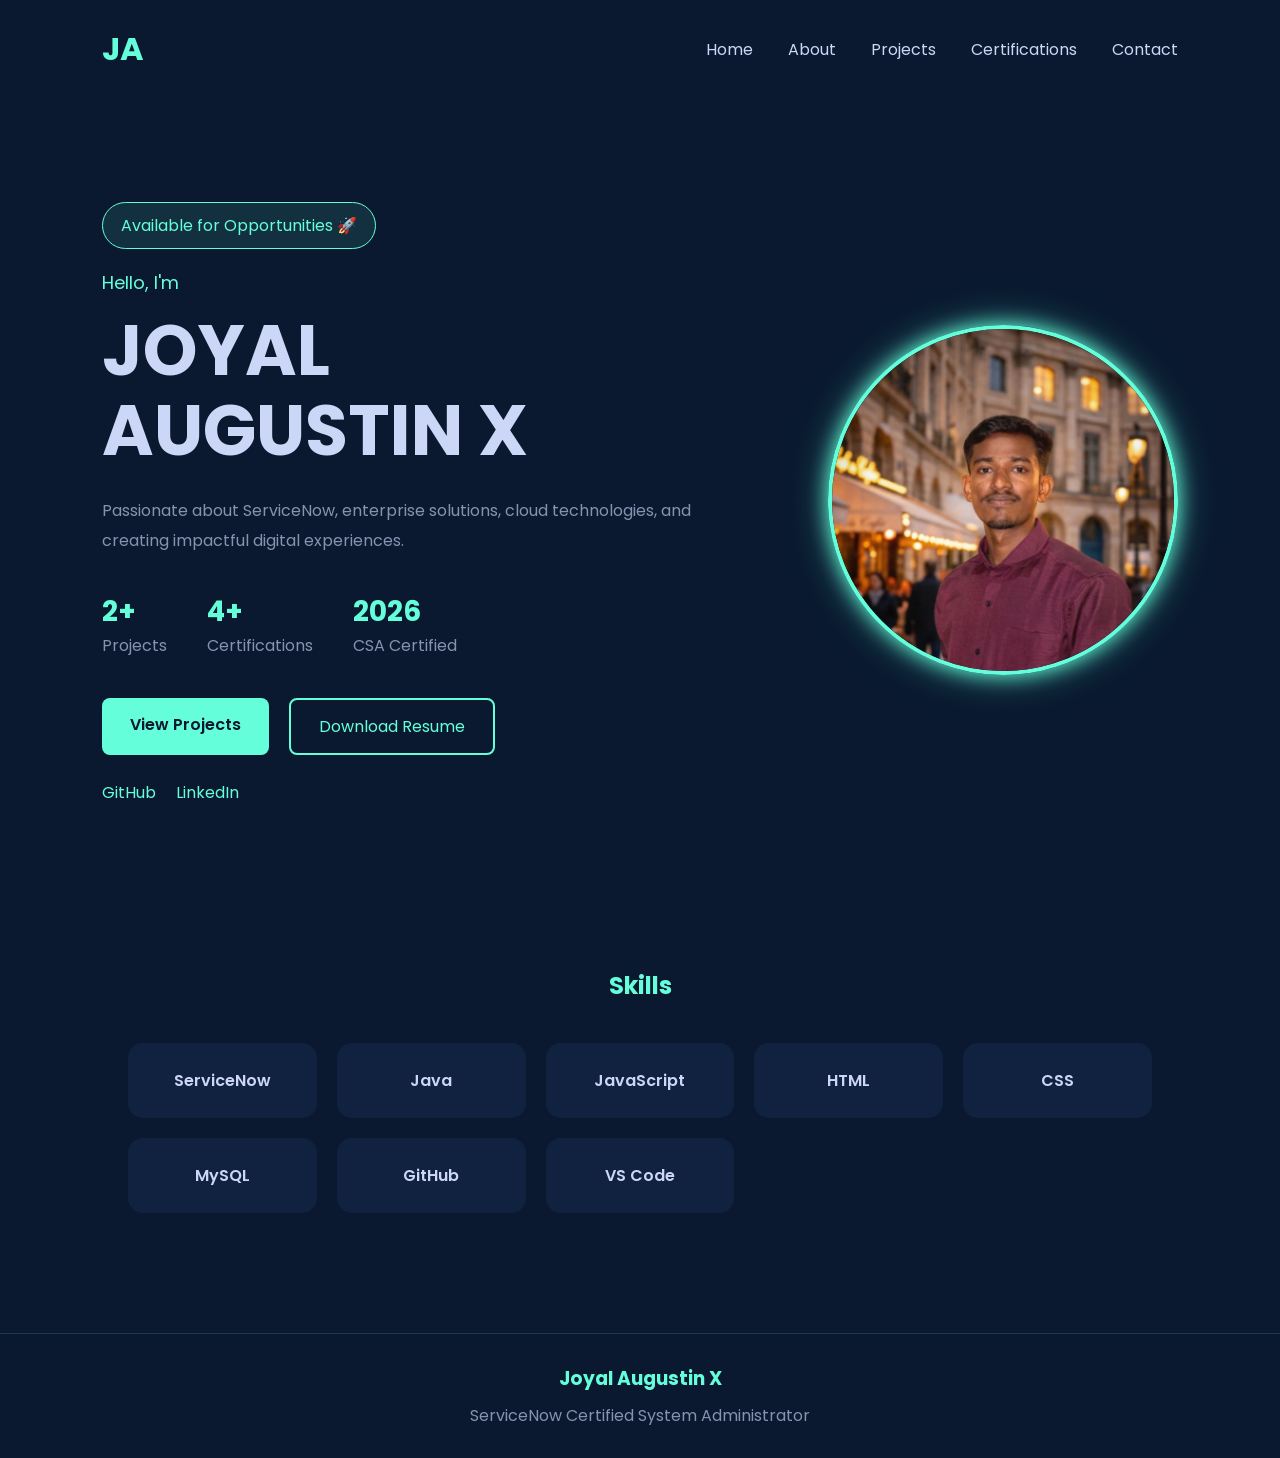
==== index.html @ a6f3ac69 "protfoli" ====
<!DOCTYPE html>
<html lang="en">

<head>
    <meta charset="UTF-8">
    <meta name="viewport" content="width=device-width, initial-scale=1.0">
    <title>Joyal Augustin X</title>

    <link rel="stylesheet" href="style.css">

    <link href="https://fonts.googleapis.com/css2?family=Poppins:wght@300;400;500;600;700&display=swap"
        rel="stylesheet">
</head>

<body>

    <header>

        <div class="logo">
            JA
        </div>

        <nav>

            <ul>
                <li><a href="index.html">Home</a></li>
                <li><a href="about.html">About</a></li>
                <li><a href="projects.html">Projects</a></li>
                <li><a href="certifications.html">Certifications</a></li>
                <li><a href="contact.html">Contact</a></li>
            </ul>

        </nav>

    </header>

    <section class="hero">

        <div class="hero-left">

    <div class="hero-badge">
        Available for Opportunities 🚀
    </div>

    <p class="hello">
        Hello, I'm
    </p>

    <h1>
        JOYAL <br>
        AUGUSTIN X
    </h1>

    <h2 id="typing"></h2>

    <p class="description">

        Passionate about ServiceNow, enterprise solutions,
        cloud technologies, and creating impactful digital experiences.

    </p>

    <div class="hero-stats">

        <div>
            <h3>2+</h3>
            <span>Projects</span>
        </div>

        <div>
            <h3>4+</h3>
            <span>Certifications</span>
        </div>

        <div>
            <h3>2026</h3>
            <span>CSA Certified</span>
        </div>

    </div>

    <div class="buttons">

        <a href="projects.html"
           class="btn-primary">

            View Projects

        </a>

        <a href="resume/Joyal_Augustin_Resume.pdf"
           target="_blank"
           class="btn-secondary">

            Download Resume

        </a>

    </div>
<div class="social-links">

    <a href="https://github.com/Joyal-2005"
       target="_blank">

        GitHub

    </a>

    <a href="https://www.linkedin.com/in/joyal-augustin-x-027b1122b/"
       target="_blank">

        LinkedIn

    </a>

</div>
</div>
        <div class="hero-right">

           <img src="images/Me.jpeg" alt="Profile">

        </div>

    </section>
    <section class="skills-section">

<h1>Skills</h1>

<div class="skill-grid">

<div class="skill-card">ServiceNow</div>

<div class="skill-card">Java</div>

<div class="skill-card">JavaScript</div>

<div class="skill-card">HTML</div>

<div class="skill-card">CSS</div>

<div class="skill-card">MySQL</div>

<div class="skill-card">GitHub</div>

<div class="skill-card">VS Code</div>

</div>

</section>
<footer>

<h3>Joyal Augustin X</h3>

<p>
ServiceNow Certified System Administrator
</p>

</footer>
<link href="https://unpkg.com/aos@2.3.4/dist/aos.css"
rel="stylesheet">

<script src="https://unpkg.com/aos@2.3.4/dist/aos.js">
</script>

<script>
AOS.init();
</script>
</body>

</html>
---- style.css ----
/* Google Font */
@import url('https://fonts.googleapis.com/css2?family=Poppins:wght@300;400;500;600;700;800&display=swap');

*{
    margin:0;
    padding:0;
    box-sizing:border-box;
    font-family:'Poppins',sans-serif;
}

html{
    scroll-behavior:smooth;
}

body{
    background:#0a192f;
    color:#ccd6f6;
}

/* ================= HEADER ================= */

header{
    width:100%;
    padding:25px 8%;
    display:flex;
    justify-content:space-between;
    align-items:center;
}

.logo{
    font-size:32px;
    font-weight:700;
    color:#64ffda;
}

nav ul{
    display:flex;
    gap:35px;
    list-style:none;
}

nav ul li a{
    text-decoration:none;
    color:#ccd6f6;
    position:relative;
    transition:0.3s;
}

nav ul li a:hover{
    color:#64ffda;
}

nav ul li a::after{
    content:'';
    position:absolute;
    left:0;
    bottom:-5px;
    width:0;
    height:2px;
    background:#64ffda;
    transition:0.3s;
}

nav ul li a:hover::after{
    width:100%;
}

/* ================= HERO SECTION ================= */

.hero{
    min-height:90vh;
    display:flex;
    justify-content:space-between;
    align-items:center;
    padding:0 8%;
}

.hero-left{
    width:55%;
}

.hello{
    color:#64ffda;
    margin-bottom:15px;
    font-size:18px;
}

.hero-left h1{
    font-size:70px;
    line-height:80px;
    margin-bottom:20px;
}

.hero-left h2{
    color:#8892b0;
    margin-bottom:25px;
}

.description{
    color:#8892b0;
    line-height:30px;
    max-width:600px;
}

/* ================= BUTTONS ================= */

.buttons{
    margin-top:40px;
    display:flex;
    gap:20px;
}

.btn-primary{
    background:#64ffda;
    color:#0a192f;
    padding:14px 28px;
    border-radius:8px;
    text-decoration:none;
    font-weight:600;
    transition:0.4s;
}

.btn-primary:hover{
    transform:translateY(-5px);
}

.btn-secondary{
    border:2px solid #64ffda;
    color:#64ffda;
    padding:14px 28px;
    border-radius:8px;
    text-decoration:none;
    transition:0.4s;
}

.btn-secondary:hover{
    background:#64ffda;
    color:#0a192f;
}

/* ================= PROFILE IMAGE ================= */

.hero-right img{
    width:350px;
    height:350px;
    object-fit:cover;
    border-radius:50%;
    border:4px solid #64ffda;

    box-shadow:
    0 0 20px #64ffda,
    0 0 40px rgba(100,255,218,0.4);

    transition:0.4s;
}

.hero-right img:hover{
    transform:scale(1.05);
}

/* ================= PAGE SECTION ================= */

.page-section{
    width:80%;
    margin:auto;
    padding:80px 0;
}

.page-section h1{
    text-align:center;
    color:#64ffda;
    margin-bottom:50px;
    font-size:45px;
}

.page-section p{
    color:#8892b0;
    line-height:32px;
}

/* ================= SKILLS ================= */

.skills-section{
    width:80%;
    margin:auto;
    padding:60px 0;
}

.skills-section h1{
    text-align:center;
    color:#64ffda;
    margin-bottom:40px;
}

.skill-grid{
    display:grid;
    grid-template-columns:
    repeat(auto-fit,minmax(180px,1fr));
    gap:20px;
}

.skill-card{
    background:#112240;
    padding:25px;
    border-radius:15px;
    text-align:center;
    font-weight:600;
    transition:0.4s;
}

.skill-card:hover{
    transform:translateY(-8px);
    color:#64ffda;
}

/* ================= CARDS ================= */

.project-card,
.cert-card,
.contact-box{

    background:#112240;

    padding:30px;

    border-radius:18px;

    margin-bottom:25px;

    transition:0.4s;
}

.project-card:hover,
.cert-card:hover{

    transform:translateY(-8px);

    box-shadow:
    0 0 20px rgba(100,255,218,0.25);
}

.project-card h2,
.cert-card h2{

    margin-bottom:15px;
}

.project-card ul{

    margin-top:15px;
    margin-left:20px;
    color:#8892b0;
}

/* ================= CONTACT ================= */

.contact-box{

    text-align:center;
}

.contact-box a{

    color:#64ffda;
    text-decoration:none;
}

/* ================= FOOTER ================= */

footer{

    margin-top:60px;

    text-align:center;

    padding:30px;

    border-top:1px solid #233554;

    color:#8892b0;
}

footer h3{
    color:#64ffda;
    margin-bottom:10px;
}

/* ================= MOBILE ================= */

@media(max-width:900px){

    header{
        flex-direction:column;
        gap:20px;
    }

    nav ul{
        flex-wrap:wrap;
        justify-content:center;
    }

    .hero{
        flex-direction:column-reverse;
        text-align:center;
        gap:50px;
        margin-top:40px;
    }

    .hero-left{
        width:100%;
    }

    .hero-left h1{
        font-size:45px;
        line-height:55px;
    }

    .buttons{
        justify-content:center;
    }

    .hero-right img{
        width:250px;
        height:250px;
    }
}
/* ABOUT SECTION */

.about-grid{

    display:grid;

    grid-template-columns:
    repeat(auto-fit,minmax(300px,1fr));

    gap:25px;
}

.about-card{

    background:#112240;

    border-radius:20px;

    padding:30px;

    transition:.4s;

    border:1px solid rgba(255,255,255,0.05);
}

.about-card:hover{

    transform:translateY(-8px);

    box-shadow:
    0 0 25px rgba(100,255,218,.20);
}

.about-card h3{

    color:#64ffda;

    margin-bottom:20px;

    font-size:22px;
}

.about-card p{

    color:#ccd6f6;

    line-height:28px;
}

.about-card ul{

    padding-left:20px;
}

.about-card ul li{

    margin-bottom:10px;

    color:#ccd6f6;
}

/* Skill Tags */

.skill-tags{

    display:flex;

    flex-wrap:wrap;

    gap:10px;
}

.skill-tags span{

    background:#0a192f;

    color:#64ffda;

    padding:8px 14px;

    border-radius:50px;

    font-size:14px;

    border:1px solid #64ffda;
}
/* PROJECT SECTION */

.project-header{

    display:flex;

    justify-content:space-between;

    align-items:center;

    margin-bottom:20px;

    flex-wrap:wrap;
}

.project-badge{

    background:#64ffda;

    color:#0a192f;

    padding:8px 15px;

    border-radius:30px;

    font-size:14px;

    font-weight:600;
}

.tech-stack{

    display:flex;

    flex-wrap:wrap;

    gap:10px;

    margin:20px 0;
}

.tech-stack span{

    background:#0a192f;

    color:#64ffda;

    border:1px solid #64ffda;

    padding:8px 15px;

    border-radius:30px;

    font-size:14px;
}

.project-card ul{

    margin-top:15px;

    padding-left:20px;
}

.project-card ul li{

    margin-bottom:10px;

    color:#ccd6f6;
}
/* CONTACT PAGE */

.contact-container{

    display:grid;

    grid-template-columns:
    repeat(auto-fit,minmax(280px,1fr));

    gap:25px;
}

.contact-card{

    background:#112240;

    padding:35px;

    border-radius:20px;

    text-align:center;

    transition:.4s;
}

.contact-card:hover{

    transform:translateY(-10px);

    box-shadow:
    0 0 25px rgba(100,255,218,.25);
}

.contact-card h2{

    color:#64ffda;

    margin-bottom:15px;
}

.contact-card p{

    color:#ccd6f6;

    margin-bottom:25px;
}

.contact-btn{

    display:inline-block;

    text-decoration:none;

    background:#64ffda;

    color:#0a192f;

    padding:12px 25px;

    border-radius:8px;

    font-weight:600;

    transition:.4s;
}

.contact-btn:hover{

    transform:scale(1.05);
}
/* Hero Badge */

.hero-badge{

    display:inline-block;

    background:rgba(100,255,218,0.1);

    color:#64ffda;

    padding:10px 18px;

    border-radius:50px;

    margin-bottom:20px;

    border:1px solid #64ffda;
}

/* Stats */

.hero-stats{

    display:flex;

    gap:40px;

    margin-top:35px;

    margin-bottom:35px;
}

.hero-stats h3{

    color:#64ffda;

    font-size:28px;
}

.hero-stats span{

    color:#8892b0;
}

/* Social Links */

.social-links{

    margin-top:25px;

    display:flex;

    gap:20px;
}

.social-links a{

    color:#64ffda;

    text-decoration:none;

    transition:.3s;
}

.social-links a:hover{

    transform:translateY(-3px);
}
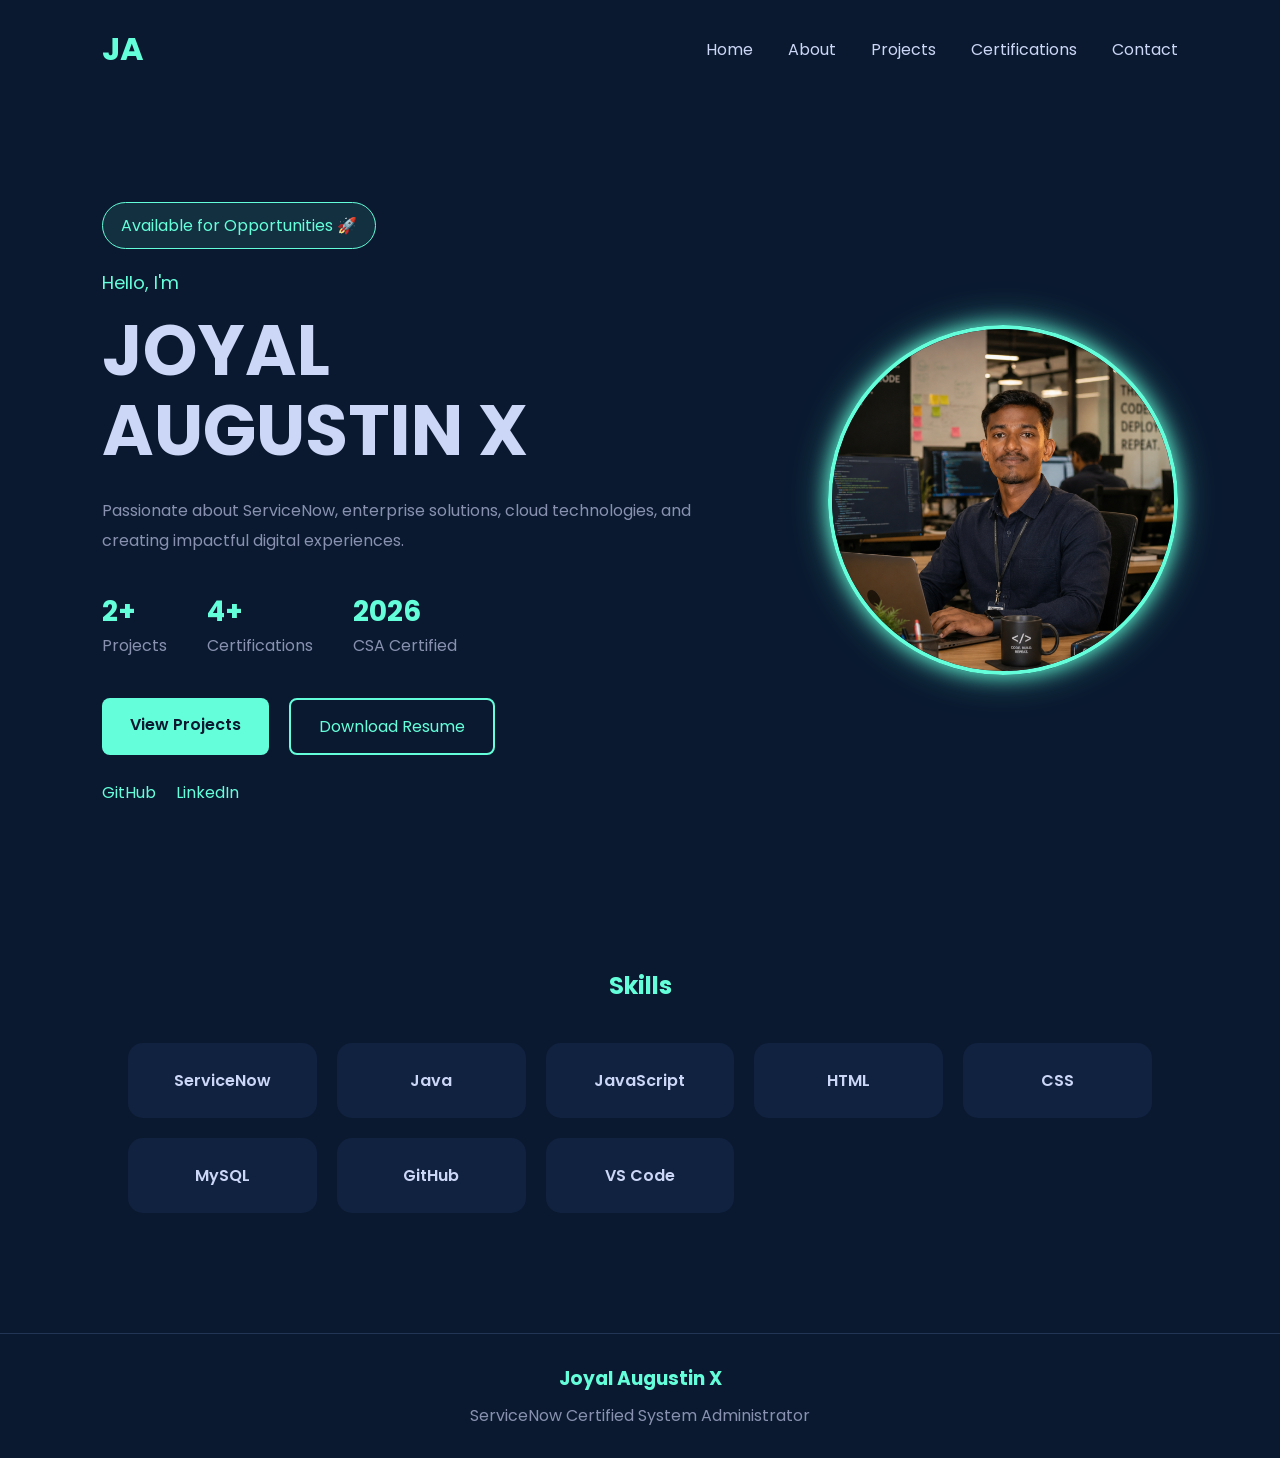
==== commit f888db07: "image Added" ====
--- a/index.html
+++ b/index.html
@@ -88,7 +88,7 @@
 
         </a>
 
-        <a href="resume/Joyal_Augustin_Resume.pdf"
+        <a href="resume/Resume.pdf"
            target="_blank"
            class="btn-secondary">
 
@@ -117,7 +117,7 @@
 </div>
         <div class="hero-right">
 
-           <img src="images/Me.jpeg" alt="Profile">
+           <img src="images/Profile.png" alt="Profile">
 
         </div>
 
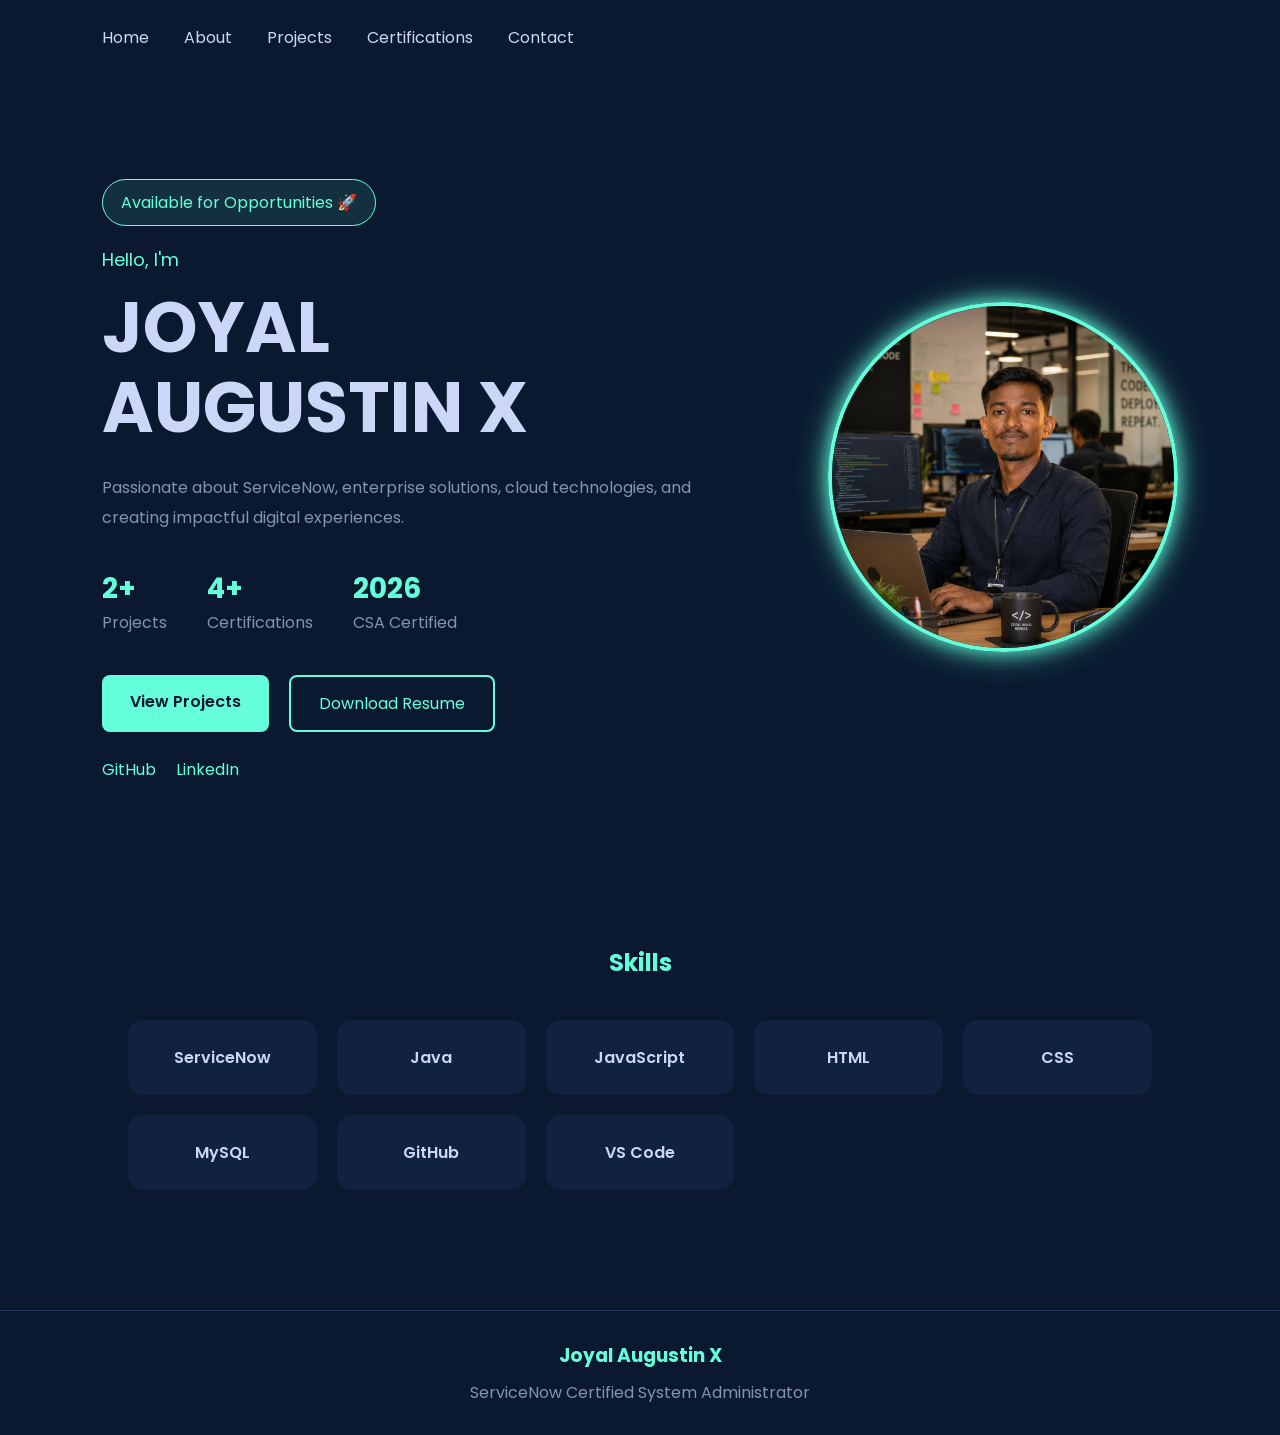
==== commit 84f9249a: "change" ====
--- a/index.html
+++ b/index.html
@@ -16,9 +16,9 @@
 
     <header>
 
-        <div class="logo">
+        <!-- <div class="logo">
             JA
-        </div>
+        </div> -->
 
         <nav>
 
--- a/style.css
+++ b/style.css
@@ -616,4 +616,159 @@
 .social-links a:hover{
 
     transform:translateY(-3px);
-}+}
+/* ===========================
+   MOBILE RESPONSIVE
+=========================== */
+
+@media (max-width: 768px){
+
+    /* Navigation */
+
+    header{
+        flex-direction: column;
+        padding: 15px 20px;
+    }
+
+    nav ul{
+        flex-wrap: wrap;
+        justify-content: center;
+        gap: 15px;
+        margin-top: 15px;
+    }
+
+    /* Hero Section */
+
+    .hero{
+        flex-direction: column-reverse;
+        text-align: center;
+        padding: 40px 20px;
+        gap: 40px;
+    }
+
+    .hero-left,
+    .hero-right{
+        width: 100%;
+    }
+
+    .hero-left h1{
+        font-size: 2.5rem;
+    }
+
+    .hero-left h2{
+        font-size: 1.5rem;
+    }
+
+    .description{
+        font-size: 16px;
+        line-height: 1.7;
+    }
+
+    /* Profile Image */
+
+    .hero-right img{
+        width: 260px;
+        height: 260px;
+    }
+
+    /* Buttons */
+
+    .buttons{
+        display: flex;
+        flex-direction: column;
+        gap: 15px;
+        align-items: center;
+    }
+
+    .btn-primary,
+    .btn-secondary{
+        width: 220px;
+        text-align: center;
+    }
+
+    /* Stats */
+
+    .hero-stats{
+        flex-direction: column;
+        gap: 20px;
+    }
+
+    /* Skills */
+
+    .skill-grid{
+        grid-template-columns: 1fr;
+    }
+
+    /* Projects */
+
+    .project-grid{
+        grid-template-columns: 1fr;
+    }
+
+    /* Certifications */
+
+    .cert-grid{
+        grid-template-columns: 1fr;
+    }
+
+    /* Contact */
+
+    .contact-container{
+        grid-template-columns: 1fr;
+    }
+
+    /* About */
+
+    .about-grid{
+        grid-template-columns: 1fr;
+    }
+
+    /* Footer */
+
+    footer{
+        padding: 20px;
+        text-align: center;
+    }
+
+}
+
+/* ===========================
+   SMALL MOBILE
+=========================== */
+
+@media (max-width:480px){
+
+    .hero-left h1{
+        font-size:2rem;
+    }
+
+    .hero-left h2{
+        font-size:1.2rem;
+    }
+
+    .hero-right img{
+        width:220px;
+        height:220px;
+    }
+
+    .hero-stats h3{
+        font-size:24px;
+    }
+
+    .page-section h1{
+        font-size:2rem;
+    }
+
+    .contact-card,
+    .project-card,
+    .skill-card,
+    .about-card,
+    .cert-card{
+        padding:20px;
+    }
+
+}
+img{
+    max-width:100%;
+    height:auto;
+}
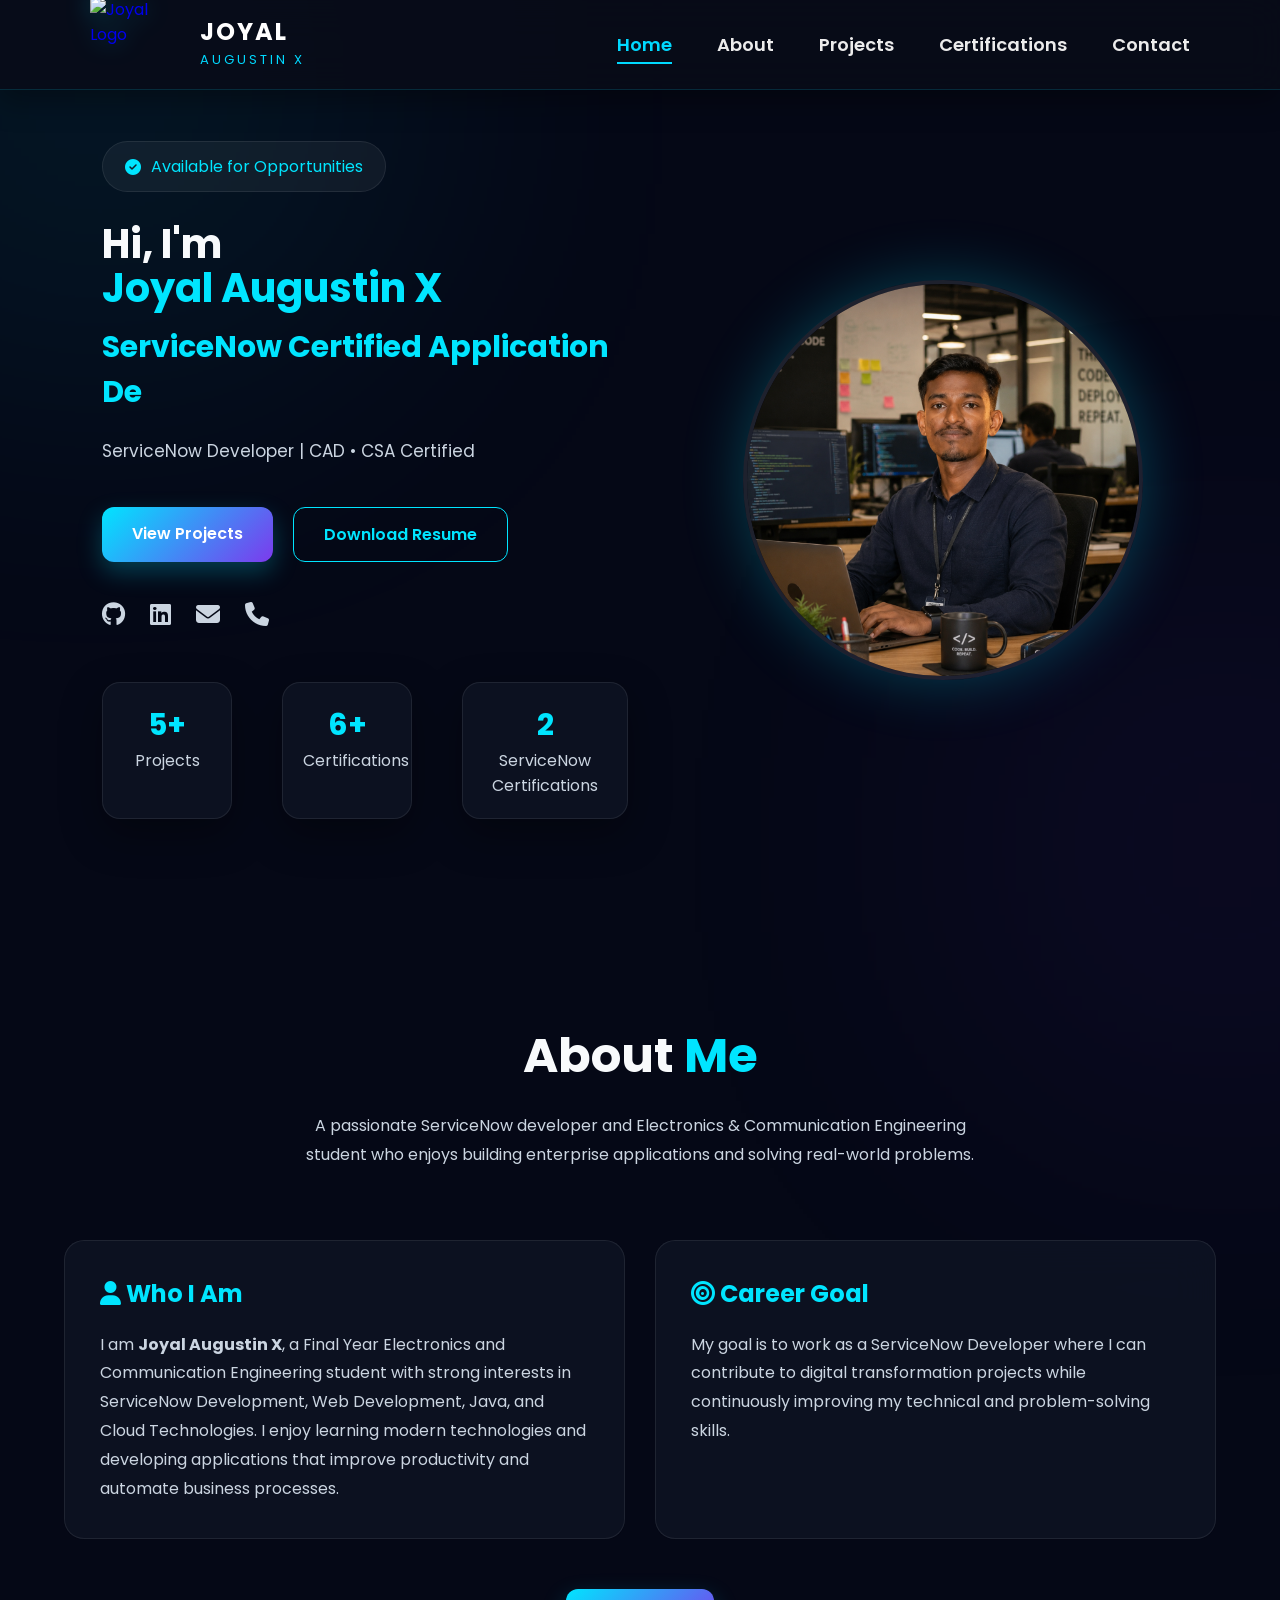
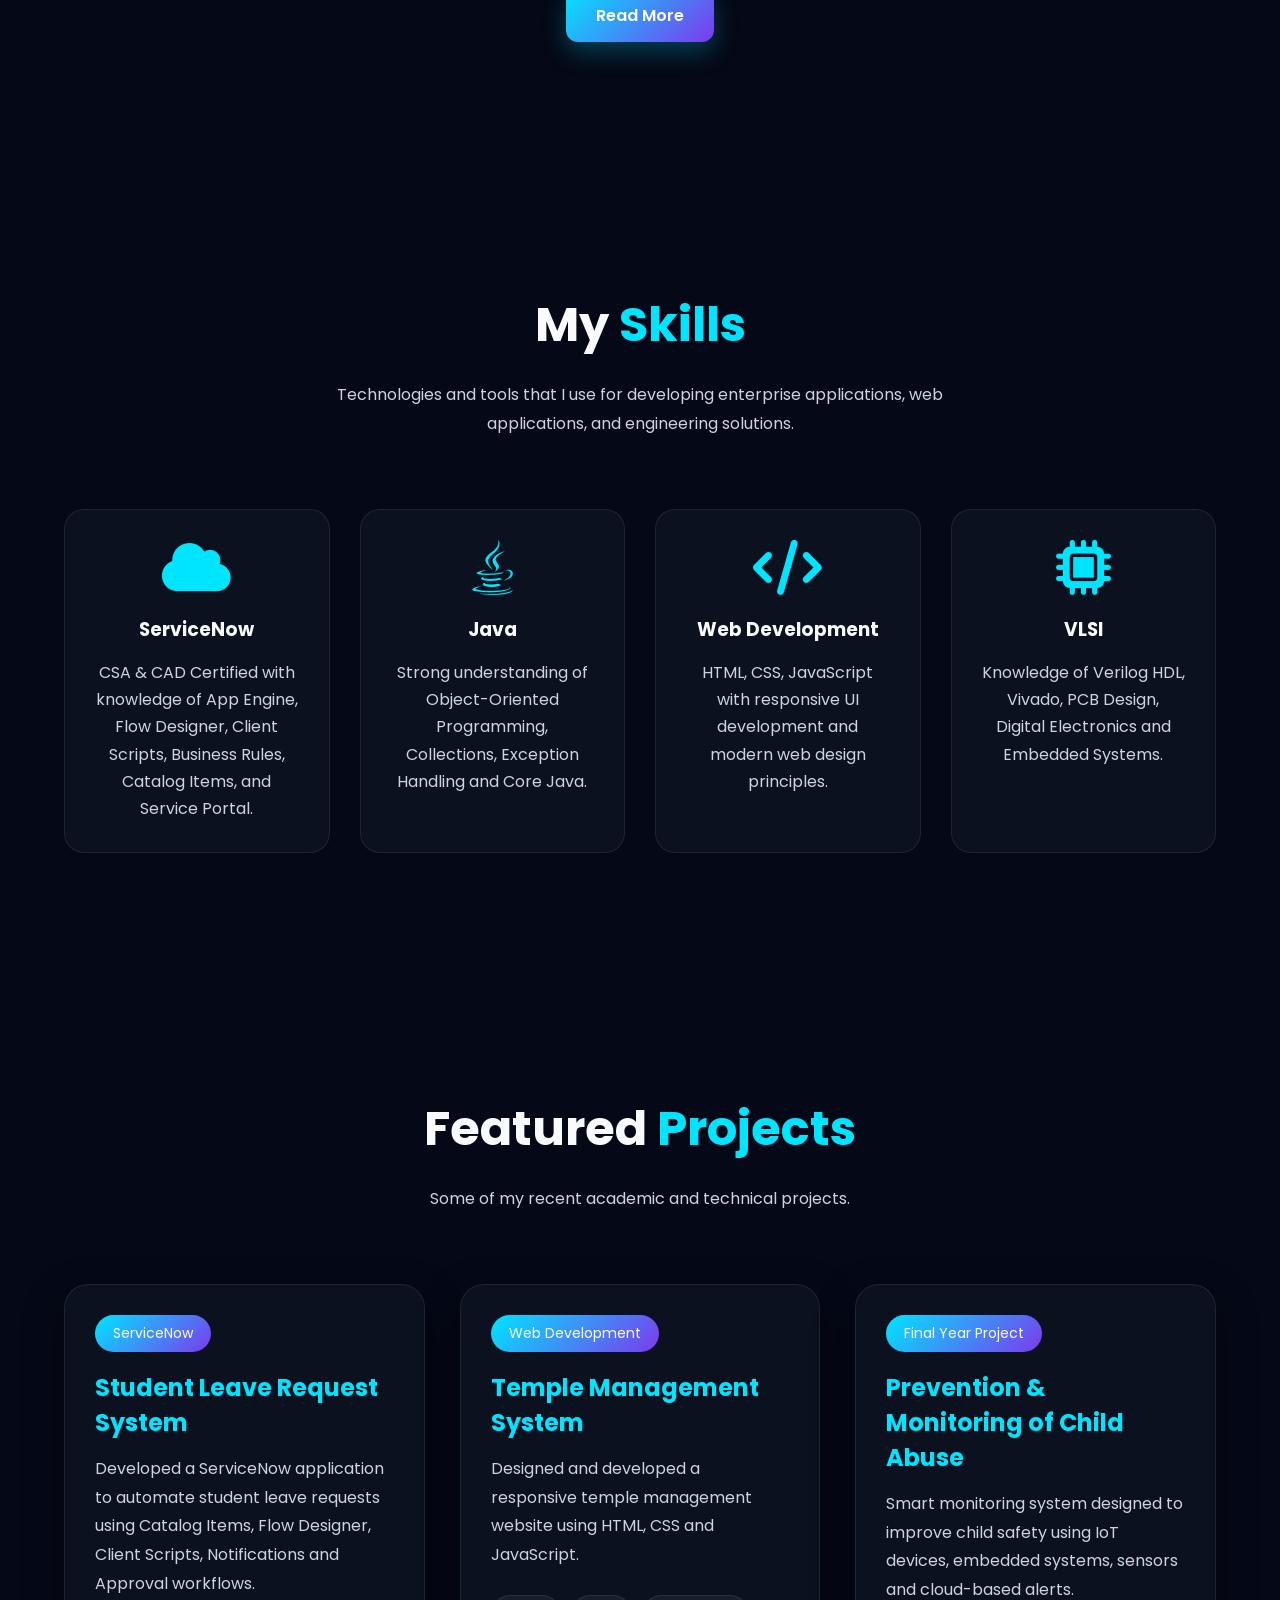
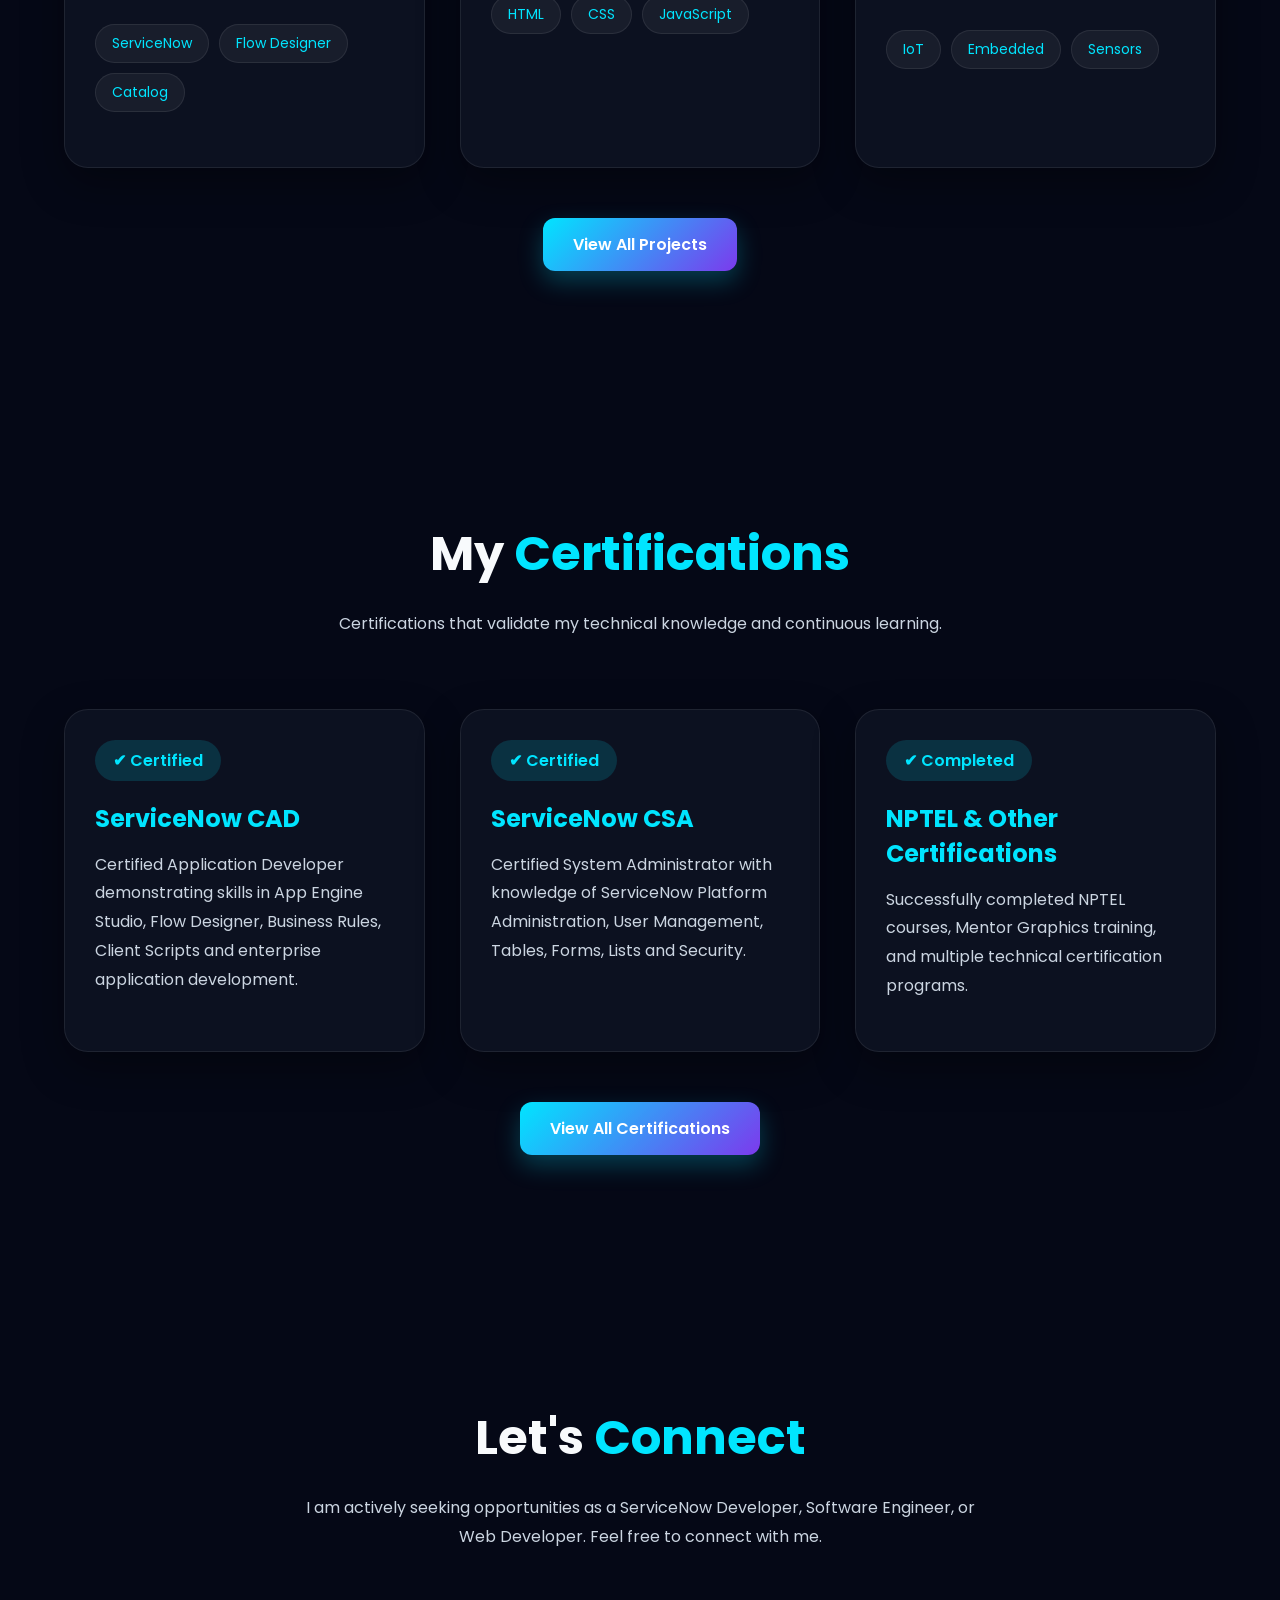
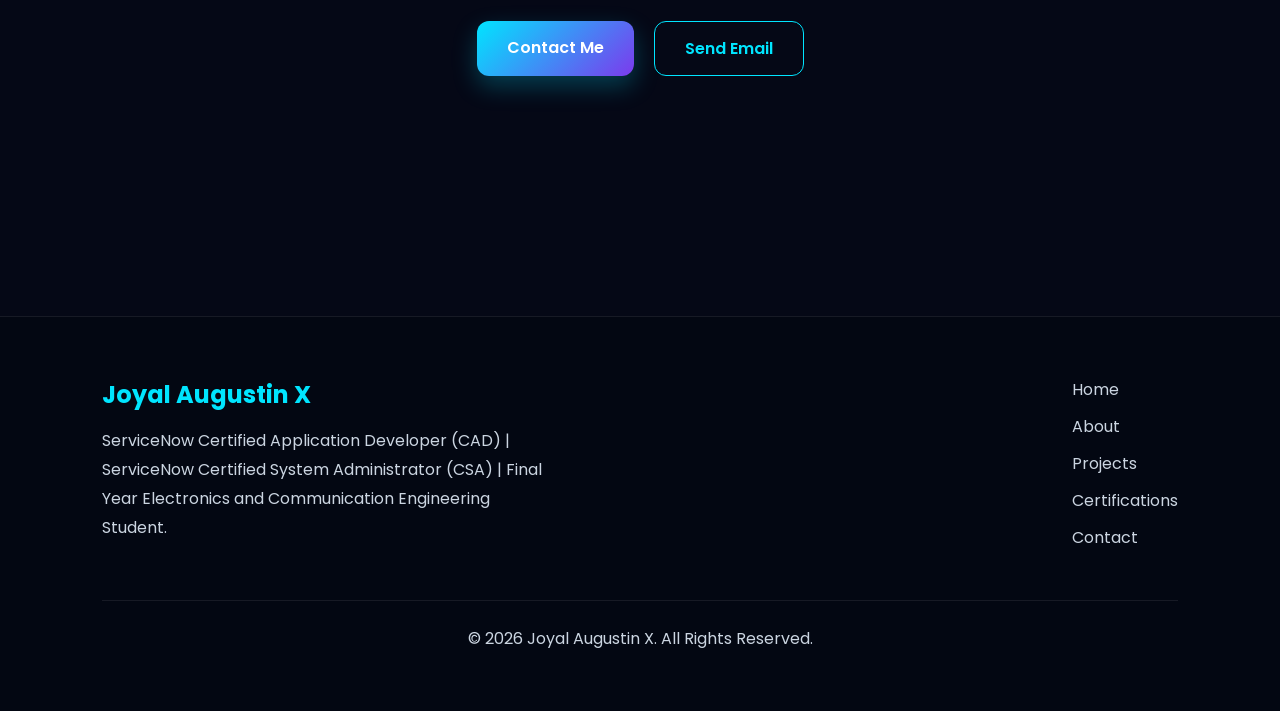
==== commit a5ff86e3: "version2" ====
--- a/index.html
+++ b/index.html
@@ -2,169 +2,722 @@
 <html lang="en">
 
 <head>
+
     <meta charset="UTF-8">
     <meta name="viewport" content="width=device-width, initial-scale=1.0">
-    <title>Joyal Augustin X</title>
+
+    <title>Joyal Augustin X | Portfolio</title>
 
     <link rel="stylesheet" href="style.css">
 
-    <link href="https://fonts.googleapis.com/css2?family=Poppins:wght@300;400;500;600;700&display=swap"
+    <!-- Google Font -->
+    <link href="https://fonts.googleapis.com/css2?family=Poppins:wght@300;400;500;600;700;800&display=swap"
         rel="stylesheet">
+
+    <!-- Font Awesome -->
+    <link rel="stylesheet"
+        href="https://cdnjs.cloudflare.com/ajax/libs/font-awesome/6.6.0/css/all.min.css">
+
+    <!-- AOS Animation -->
+    <link href="https://unpkg.com/aos@2.3.4/dist/aos.css"
+        rel="stylesheet">
+
 </head>
 
 <body>
 
-    <header>
-
-        <!-- <div class="logo">
-            JA
-        </div> -->
-
-        <nav>
-
-            <ul>
-                <li><a href="index.html">Home</a></li>
-                <li><a href="about.html">About</a></li>
-                <li><a href="projects.html">Projects</a></li>
-                <li><a href="certifications.html">Certifications</a></li>
-                <li><a href="contact.html">Contact</a></li>
-            </ul>
-
-        </nav>
-
-    </header>
-
-    <section class="hero">
-
-        <div class="hero-left">
-
-    <div class="hero-badge">
-        Available for Opportunities 🚀
-    </div>
-
-    <p class="hello">
-        Hello, I'm
+<!-- =========================
+        HEADER
+========================== -->
+
+<header>
+
+    <div class="logo">
+
+        <a href="index.html">
+
+            <img src="images/logo.png" alt="Joyal Logo">
+
+            <div class="logo-text">
+
+                <h2>JOYAL</h2>
+
+                <span>AUGUSTIN X</span>
+
+            </div>
+
+        </a>
+
+    </div>
+
+    <div class="menu-toggle">
+
+        <i class="fas fa-bars"></i>
+
+    </div>
+
+    <nav>
+
+        <ul>
+
+            <li><a href="index.html">Home</a></li>
+
+            <li><a href="about.html">About</a></li>
+
+            <li><a href="projects.html">Projects</a></li>
+
+            <li><a href="certifications.html">Certifications</a></li>
+
+            <li><a href="contact.html">Contact</a></li>
+
+        </ul>
+
+    </nav>
+
+</header>
+
+<!-- =========================
+        HERO
+========================== -->
+
+<section class="hero">
+
+    <!-- LEFT -->
+
+    <div class="hero-left fade-left">
+
+        <div class="hero-badge">
+
+            <i class="fa-solid fa-circle-check"></i>
+
+            Available for Opportunities
+
+        </div>
+
+        <h1>
+
+            Hi, I'm <br>
+
+            <span class="text-primary">
+                Joyal Augustin X
+            </span>
+
+        </h1>
+
+        <h2 id="typing"></h2>
+
+        <p class="description">
+
+            ServiceNow Developer | CAD • CSA Certified
+
+        </p>
+
+        <div class="buttons">
+
+            <a href="projects.html"
+                class="btn btn-primary">
+
+                View Projects
+
+            </a>
+
+            <a href="resume/Resume.pdf"
+                target="_blank"
+                class="btn btn-secondary">
+
+                Download Resume
+
+            </a>
+
+        </div>
+
+        <!-- SOCIAL -->
+
+        <div class="social-links">
+
+            <a href="https://github.com/Joyal-2005"
+                target="_blank">
+
+                <i class="fab fa-github"></i>
+
+            </a>
+
+            <a href="https://www.linkedin.com/in/joyal-augustin-x-027b1122b/"
+                target="_blank">
+
+                <i class="fab fa-linkedin"></i>
+
+            </a>
+
+            <a href="mailto:joyalaugustin17@gmail.com">
+
+                <i class="fa-solid fa-envelope"></i>
+
+            </a>
+
+            <a href="tel:+919787956419">
+
+                <i class="fa-solid fa-phone"></i>
+
+            </a>
+
+        </div>
+
+        <!-- STATS -->
+
+        <div class="hero-stats">
+
+            <div>
+
+                <h3>5+</h3>
+
+                <span>Projects</span>
+
+            </div>
+
+            <div>
+
+                <h3>6+</h3>
+
+                <span>Certifications</span>
+
+            </div>
+
+            <div>
+
+                <h3>2</h3>
+
+                <span>ServiceNow Certifications</span>
+
+            </div>
+
+        </div>
+
+    </div>
+
+    <!-- RIGHT -->
+
+    <div class="hero-right fade-right">
+
+        <img src="images/Profile.png"
+            alt="Joyal Augustin">
+
+    </div>
+
+</section>
+<!-- =====================================
+        ABOUT PREVIEW
+====================================== -->
+
+<section class="page-section" id="about">
+
+    <h2 class="section-title">
+        About <span>Me</span>
+    </h2>
+
+    <p class="section-subtitle">
+        A passionate ServiceNow developer and Electronics &
+        Communication Engineering student who enjoys building
+        enterprise applications and solving real-world problems.
     </p>
 
-    <h1>
-        JOYAL <br>
-        AUGUSTIN X
-    </h1>
-
-    <h2 id="typing"></h2>
-
-    <p class="description">
-
-        Passionate about ServiceNow, enterprise solutions,
-        cloud technologies, and creating impactful digital experiences.
+    <div class="about-grid">
+
+        <div class="about-card">
+
+            <h3>
+                <i class="fa-solid fa-user"></i>
+                Who I Am
+            </h3>
+
+            <p>
+
+                I am <strong>Joyal Augustin X</strong>, a Final Year
+                Electronics and Communication Engineering student with
+                strong interests in ServiceNow Development, Web
+                Development, Java, and Cloud Technologies.
+
+                I enjoy learning modern technologies and developing
+                applications that improve productivity and automate
+                business processes.
+
+            </p>
+
+        </div>
+
+        <div class="about-card">
+
+            <h3>
+                <i class="fa-solid fa-bullseye"></i>
+                Career Goal
+            </h3>
+
+            <p>
+
+                My goal is to work as a ServiceNow Developer where I can
+                contribute to digital transformation projects while
+                continuously improving my technical and problem-solving
+                skills.
+
+            </p>
+
+        </div>
+
+    </div>
+
+    <div class="text-center mt-50">
+
+        <a href="about.html"
+            class="btn btn-primary">
+
+            Read More
+
+        </a>
+
+    </div>
+
+</section>
+
+<!-- =====================================
+            SKILLS
+====================================== -->
+
+<section class="page-section">
+
+    <h2 class="section-title">
+
+        My <span>Skills</span>
+
+    </h2>
+
+    <p class="section-subtitle">
+
+        Technologies and tools that I use for developing enterprise
+        applications, web applications, and engineering solutions.
 
     </p>
 
-    <div class="hero-stats">
-
-        <div>
-            <h3>2+</h3>
-            <span>Projects</span>
-        </div>
-
-        <div>
-            <h3>4+</h3>
-            <span>Certifications</span>
-        </div>
-
-        <div>
-            <h3>2026</h3>
-            <span>CSA Certified</span>
-        </div>
-
-    </div>
-
-    <div class="buttons">
+    <div class="skill-grid">
+
+        <div class="skill-card">
+
+            <i class="fa-solid fa-cloud"></i>
+
+            <h3>ServiceNow</h3>
+
+            <p>
+                CSA & CAD Certified with knowledge of App Engine,
+                Flow Designer, Client Scripts, Business Rules,
+                Catalog Items, and Service Portal.
+            </p>
+
+        </div>
+
+        <div class="skill-card">
+
+            <i class="fa-brands fa-java"></i>
+
+            <h3>Java</h3>
+
+            <p>
+
+                Strong understanding of Object-Oriented Programming,
+                Collections, Exception Handling and Core Java.
+
+            </p>
+
+        </div>
+
+        <div class="skill-card">
+
+            <i class="fa-solid fa-code"></i>
+
+            <h3>Web Development</h3>
+
+            <p>
+
+                HTML, CSS, JavaScript with responsive UI development
+                and modern web design principles.
+
+            </p>
+
+        </div>
+
+        <div class="skill-card">
+
+            <i class="fa-solid fa-microchip"></i>
+
+            <h3>VLSI</h3>
+
+            <p>
+
+                Knowledge of Verilog HDL, Vivado, PCB Design,
+                Digital Electronics and Embedded Systems.
+
+            </p>
+
+        </div>
+
+    </div>
+
+</section>
+
+<!-- =====================================
+        FEATURED PROJECTS
+====================================== -->
+
+<section class="page-section">
+
+    <h2 class="section-title">
+
+        Featured <span>Projects</span>
+
+    </h2>
+
+    <p class="section-subtitle">
+
+        Some of my recent academic and technical projects.
+
+    </p>
+
+    <div class="project-grid">
+
+        <!-- Project 1 -->
+
+        <div class="project-card">
+
+            <div class="project-content">
+
+                <span class="project-badge">
+
+                    ServiceNow
+
+                </span>
+
+                <h2>
+
+                    Student Leave Request System
+
+                </h2>
+
+                <p>
+
+                    Developed a ServiceNow application to automate
+                    student leave requests using Catalog Items,
+                    Flow Designer, Client Scripts,
+                    Notifications and Approval workflows.
+
+                </p>
+
+                <div class="tech-stack">
+
+                    <span>ServiceNow</span>
+
+                    <span>Flow Designer</span>
+
+                    <span>Catalog</span>
+
+                </div>
+
+            </div>
+
+        </div>
+
+        <!-- Project 2 -->
+
+        <div class="project-card">
+
+            <div class="project-content">
+
+                <span class="project-badge">
+
+                    Web Development
+
+                </span>
+
+                <h2>
+
+                    Temple Management System
+
+                </h2>
+
+                <p>
+
+                    Designed and developed a responsive temple
+                    management website using HTML, CSS and
+                    JavaScript.
+
+                </p>
+
+                <div class="tech-stack">
+
+                    <span>HTML</span>
+
+                    <span>CSS</span>
+
+                    <span>JavaScript</span>
+
+                </div>
+
+            </div>
+
+        </div>
+
+        <!-- Project 3 -->
+
+        <div class="project-card">
+
+            <div class="project-content">
+
+                <span class="project-badge">
+
+                    Final Year Project
+
+                </span>
+
+                <h2>
+
+                    Prevention & Monitoring of Child Abuse
+
+                </h2>
+
+                <p>
+
+                    Smart monitoring system designed to improve child
+                    safety using IoT devices, embedded systems,
+                    sensors and cloud-based alerts.
+
+                </p>
+
+                <div class="tech-stack">
+
+                    <span>IoT</span>
+
+                    <span>Embedded</span>
+
+                    <span>Sensors</span>
+
+                </div>
+
+            </div>
+
+        </div>
+
+    </div>
+
+    <div class="text-center mt-50">
 
         <a href="projects.html"
-           class="btn-primary">
-
-            View Projects
+            class="btn btn-primary">
+
+            View All Projects
 
         </a>
 
-        <a href="resume/Resume.pdf"
-           target="_blank"
-           class="btn-secondary">
-
-            Download Resume
+    </div>
+
+</section>
+<!-- =====================================
+        CERTIFICATIONS
+====================================== -->
+
+<section class="page-section">
+
+    <h2 class="section-title">
+        My <span>Certifications</span>
+    </h2>
+
+    <p class="section-subtitle">
+        Certifications that validate my technical knowledge and continuous learning.
+    </p>
+
+    <div class="cert-grid">
+
+        <div class="cert-card">
+
+            <div class="cert-content">
+
+                <span class="cert-status">
+                    ✔ Certified
+                </span>
+
+                <h2>ServiceNow CAD</h2>
+
+                <p>
+                    Certified Application Developer demonstrating
+                    skills in App Engine Studio, Flow Designer,
+                    Business Rules, Client Scripts and enterprise
+                    application development.
+                </p>
+
+            </div>
+
+        </div>
+
+        <div class="cert-card">
+
+            <div class="cert-content">
+
+                <span class="cert-status">
+                    ✔ Certified
+                </span>
+
+                <h2>ServiceNow CSA</h2>
+
+                <p>
+                    Certified System Administrator with knowledge of
+                    ServiceNow Platform Administration,
+                    User Management, Tables, Forms,
+                    Lists and Security.
+                </p>
+
+            </div>
+
+        </div>
+
+        <div class="cert-card">
+
+            <div class="cert-content">
+
+                <span class="cert-status">
+                    ✔ Completed
+                </span>
+
+                <h2>NPTEL & Other Certifications</h2>
+
+                <p>
+                    Successfully completed NPTEL courses,
+                    Mentor Graphics training,
+                    and multiple technical certification programs.
+                </p>
+
+            </div>
+
+        </div>
+
+    </div>
+
+    <div class="text-center mt-50">
+
+        <a href="certifications.html"
+            class="btn btn-primary">
+
+            View All Certifications
 
         </a>
 
     </div>
-<div class="social-links">
-
-    <a href="https://github.com/Joyal-2005"
-       target="_blank">
-
-        GitHub
-
-    </a>
-
-    <a href="https://www.linkedin.com/in/joyal-augustin-x-027b1122b/"
-       target="_blank">
-
-        LinkedIn
-
-    </a>
-
-</div>
-</div>
-        <div class="hero-right">
-
-           <img src="images/Profile.png" alt="Profile">
-
-        </div>
-
-    </section>
-    <section class="skills-section">
-
-<h1>Skills</h1>
-
-<div class="skill-grid">
-
-<div class="skill-card">ServiceNow</div>
-
-<div class="skill-card">Java</div>
-
-<div class="skill-card">JavaScript</div>
-
-<div class="skill-card">HTML</div>
-
-<div class="skill-card">CSS</div>
-
-<div class="skill-card">MySQL</div>
-
-<div class="skill-card">GitHub</div>
-
-<div class="skill-card">VS Code</div>
-
-</div>
 
 </section>
+
+<!-- =====================================
+        CONTACT CTA
+====================================== -->
+
+<section class="page-section text-center">
+
+    <h2 class="section-title">
+
+        Let's <span>Connect</span>
+
+    </h2>
+
+    <p class="section-subtitle">
+
+        I am actively seeking opportunities as a
+        ServiceNow Developer, Software Engineer,
+        or Web Developer. Feel free to connect with me.
+
+    </p>
+
+    <div class="buttons" style="justify-content:center;">
+
+        <a href="contact.html"
+            class="btn btn-primary">
+
+            Contact Me
+
+        </a>
+
+        <a href="mailto:joyalaugustin17@gmail.com"
+            class="btn btn-secondary">
+
+            Send Email
+
+        </a>
+
+    </div>
+
+</section>
+
+<!-- =====================================
+        FOOTER
+====================================== -->
+
 <footer>
 
-<h3>Joyal Augustin X</h3>
-
-<p>
-ServiceNow Certified System Administrator
-</p>
+    <div class="footer-container">
+
+        <div class="footer-left">
+
+            <h2>Joyal Augustin X</h2>
+
+            <p>
+
+                ServiceNow Certified Application Developer (CAD) |
+                ServiceNow Certified System Administrator (CSA) |
+                Final Year Electronics and Communication Engineering Student.
+
+            </p>
+
+        </div>
+
+        <div class="footer-links">
+
+            <a href="index.html">Home</a>
+
+            <a href="about.html">About</a>
+
+            <a href="projects.html">Projects</a>
+
+            <a href="certifications.html">Certifications</a>
+
+            <a href="contact.html">Contact</a>
+
+        </div>
+
+    </div>
+
+    <div class="footer-bottom">
+
+        © 2026 Joyal Augustin X. All Rights Reserved.
+
+    </div>
 
 </footer>
-<link href="https://unpkg.com/aos@2.3.4/dist/aos.css"
-rel="stylesheet">
-
-<script src="https://unpkg.com/aos@2.3.4/dist/aos.js">
+
+<!-- Scroll to Top -->
+
+<a href="#" class="scroll-top">
+
+    <i class="fas fa-arrow-up"></i>
+
+</a>
+
+<!-- AOS -->
+
+<script src="https://unpkg.com/aos@2.3.4/dist/aos.js"></script>
+
+<script>
+AOS.init({
+    duration:1000,
+    once:true
+});
 </script>
 
-<script>
-AOS.init();
-</script>
+<!-- Main JavaScript -->
+
+<script src="script.js"></script>
+
 </body>
-
 </html>
--- a/style.css
+++ b/style.css
@@ -1,11 +1,42 @@
-/* Google Font */
+/* =====================================================
+   PORTFOLIO V2
+   Joyal Augustin X
+====================================================== */
+
+/* GOOGLE FONT */
+
 @import url('https://fonts.googleapis.com/css2?family=Poppins:wght@300;400;500;600;700;800&display=swap');
+
+/* ROOT */
+
+:root{
+
+    --bg:#050816;
+
+    --bg2:#0f172a;
+
+    --card:rgba(17,24,39,.65);
+
+    --primary:#00E5FF;
+
+    --secondary:#7C3AED;
+
+    --white:#F8FAFC;
+
+    --text:#CBD5E1;
+
+    --border:rgba(255,255,255,.08);
+
+    --shadow:0 15px 40px rgba(0,0,0,.35);
+
+}
+
+/* RESET */
 
 *{
     margin:0;
     padding:0;
     box-sizing:border-box;
-    font-family:'Poppins',sans-serif;
 }
 
 html{
@@ -13,762 +44,2216 @@
 }
 
 body{
-    background:#0a192f;
-    color:#ccd6f6;
-}
-
-/* ================= HEADER ================= */
+
+    font-family:'Poppins',sans-serif;
+
+    background:var(--bg);
+
+    color:var(--white);
+
+    overflow-x:hidden;
+
+    position:relative;
+
+}
+
+/* SCROLLBAR */
+
+::-webkit-scrollbar{
+    width:10px;
+}
+
+::-webkit-scrollbar-track{
+    background:#08101d;
+}
+
+::-webkit-scrollbar-thumb{
+    background:linear-gradient(var(--primary),var(--secondary));
+    border-radius:50px;
+}
+
+/* BACKGROUND */
+
+body::before{
+
+    content:"";
+
+    position:fixed;
+
+    width:400px;
+
+    height:400px;
+
+    background:var(--primary);
+
+    filter:blur(180px);
+
+    opacity:.15;
+
+    top:-120px;
+
+    left:-100px;
+
+    z-index:-2;
+
+}
+
+body::after{
+
+    content:"";
+
+    position:fixed;
+
+    width:350px;
+
+    height:350px;
+
+    background:var(--secondary);
+
+    filter:blur(180px);
+
+    opacity:.15;
+
+    bottom:-120px;
+
+    right:-120px;
+
+    z-index:-2;
+
+}
+
+/* HEADER */
+
+/*=========================================
+            HEADER
+=========================================*/
 
 header{
+
+    position:fixed;
+
+    top:0;
+
+    left:0;
+
     width:100%;
-    padding:25px 8%;
+
+    height:90px;
+
     display:flex;
+
     justify-content:space-between;
+
     align-items:center;
-}
-
-.logo{
-    font-size:32px;
+
+    padding:0 7%;
+
+    background:rgba(8,12,24,.88);
+
+    backdrop-filter:blur(18px);
+
+    -webkit-backdrop-filter:blur(18px);
+
+    border-bottom:1px solid rgba(0,217,255,.15);
+
+    box-shadow:0 10px 30px rgba(0,0,0,.35);
+
+    z-index:1000;
+
+}
+/* LOGO */
+/*=========================================
+            LOGO
+=========================================*/
+
+.logo a{
+
+    display:flex;
+
+    align-items:center;
+
+    text-decoration:none;
+
+    gap:15px;
+
+}
+
+.logo img{
+
+    width:95px;
+
+    height:95px;
+
+    object-fit:contain;
+
+    filter: drop-shadow(0 0 12px rgba(0,217,255,.35));
+
+    transition:0.35s;
+
+}
+
+.logo img:hover{
+
+    transform:scale(1.08) rotate(-5deg);
+
+    filter: drop-shadow(0 0 20px rgba(0,217,255,.7));
+
+}
+.logo-text{
+
+    display:flex;
+
+    flex-direction:column;
+
+}
+
+.logo-text h2{
+
+    color:white;
+
+    font-size:24px;
+
     font-weight:700;
-    color:#64ffda;
-}
+
+    letter-spacing:2px;
+
+    line-height:1;
+
+}
+
+.logo-text span{
+
+    color:#00D9FF;
+
+    font-size:13px;
+
+    letter-spacing:3px;
+
+    margin-top:6px;
+
+}
+/* NAVIGATION */
 
 nav ul{
+
     display:flex;
+
+    align-items:center;
+
+    gap:45px;
+
+    list-style:none;
+
+}
+
+nav ul li a{
+
+    color:#ECECEC;
+
+    text-decoration:none;
+
+    font-size:18px;
+
+    font-weight:600;
+
+    position:relative;
+
+    transition:.3s;
+
+}
+
+nav ul li a:hover{
+
+    color:#00D9FF;
+
+}
+
+nav ul li a::after{
+
+    content:"";
+
+    position:absolute;
+
+    width:0;
+
+    height:2px;
+
+    left:0;
+
+    bottom:-7px;
+
+    background:#00D9FF;
+
+    transition:.3s;
+
+}
+
+nav ul li a:hover::after{
+
+    width:100%;
+
+}
+
+nav ul li a.active{
+
+    color:#00D9FF;
+
+}
+
+nav ul li a.active::after{
+
+    width:100%;
+
+}
+
+/* BUTTON */
+
+.btn{
+
+    display:inline-block;
+
+    padding:14px 30px;
+
+    border-radius:12px;
+
+    text-decoration:none;
+
+    font-weight:600;
+
+    transition:.4s;
+
+}
+
+.btn-primary{
+
+    background:linear-gradient(135deg,var(--primary),var(--secondary));
+
+    color:#fff;
+
+    box-shadow:0 10px 25px rgba(0,229,255,.25);
+
+}
+
+.btn-primary:hover{
+
+    transform:translateY(-5px);
+
+}
+
+.btn-secondary{
+
+    border:1px solid var(--primary);
+
+    color:var(--primary);
+
+}
+
+.btn-secondary:hover{
+
+    background:var(--primary);
+
+    color:#050816;
+
+}
+
+/* HERO */
+
+.hero{
+
+    min-height:100vh;
+
+    display:flex;
+
+    align-items:center;
+
+    justify-content:space-between;
+
+    padding:130px 8% 70px;
+
+    gap:80px;
+
+}
+
+.hero-left{
+
+    flex:1;
+
+}
+
+.hero-right{
+
+    flex:1;
+
+    display:flex;
+
+    justify-content:center;
+
+}
+
+/* BADGE */
+
+.hero-badge{
+
+    display:inline-flex;
+
+    align-items:center;
+
+    gap:10px;
+
+    padding:12px 22px;
+
+    background:rgba(255,255,255,.05);
+
+    border:1px solid var(--border);
+
+    border-radius:40px;
+
+    color:var(--primary);
+
+    margin-bottom:30px;
+
+}
+
+/* HERO TEXT */
+
+.hero-left h1{
+
+    font-size:40px;
+
+    line-height:1.1;
+
+    margin-bottom:15px;
+
+}
+
+.hero-left h2{
+
+    font-size:30px;
+
+    color:var(--primary);
+
+    margin-bottom:20px;
+
+}
+
+.description{
+
+    color:var(--text);
+
+    line-height:1.9;
+
+    font-size:17px;
+
+    max-width:650px;
+
+}
+
+/* BUTTON GROUP */
+
+.buttons{
+
+    margin-top:40px;
+
+    display:flex;
+
+    gap:20px;
+
+}
+
+/* STATS */
+
+.hero-stats{
+
+    display:flex;
+
+    gap:50px;
+
+    margin-top:50px;
+
+}
+
+.hero-stats div{
+
+    background:var(--card);
+
+    border:1px solid var(--border);
+
+    backdrop-filter:blur(18px);
+
+    padding:20px;
+
+    border-radius:18px;
+
+    min-width:130px;
+
+    text-align:center;
+
+    box-shadow:var(--shadow);
+
+}
+
+.hero-stats h3{
+
+    color:var(--primary);
+
+    font-size:30px;
+
+}
+
+.hero-stats span{
+
+    color:var(--text);
+
+}
+
+/* SOCIAL */
+
+.social-links{
+
+    margin-top:35px;
+
+    display:flex;
+
+    gap:25px;
+
+}
+
+.social-links a{
+
+    color:var(--text);
+
+    font-size:24px;
+
+    transition:.4s;
+
+}
+
+.social-links a:hover{
+
+    color:var(--primary);
+
+    transform:translateY(-5px);
+
+}
+
+/* IMAGE */
+
+.hero-right img{
+
+    width:400px;
+
+    height:400px;
+
+    border-radius:50%;
+
+    object-fit:cover;
+
+    border:4px solid rgba(255,255,255,.1);
+
+    box-shadow:
+
+    0 0 60px rgba(0,229,255,.25);
+
+    animation:float 5s ease-in-out infinite;
+
+}
+
+/* FLOAT */
+
+@keyframes float{
+
+    0%{
+
+        transform:translateY(0);
+
+    }
+
+    50%{
+
+        transform:translateY(-18px);
+
+    }
+
+    100%{
+
+        transform:translateY(0);
+
+    }
+
+}
+/* =====================================================
+   PAGE SECTIONS
+====================================================== */
+
+.page-section{
+
+    width:min(1200px,90%);
+
+    margin:auto;
+
+    padding:120px 0;
+
+}
+
+.section-title{
+
+    text-align:center;
+
+    font-size:48px;
+
+    font-weight:700;
+
+    margin-bottom:20px;
+
+}
+
+.section-title span{
+
+    color:var(--primary);
+
+}
+
+.section-subtitle{
+
+    text-align:center;
+
+    color:var(--text);
+
+    max-width:700px;
+
+    margin:auto;
+
+    margin-bottom:70px;
+
+    line-height:1.8;
+
+}
+
+/* =====================================================
+   GLASS CARD
+====================================================== */
+
+.glass-card{
+
+    background:var(--card);
+
+    border:1px solid var(--border);
+
+    backdrop-filter:blur(18px);
+
+    border-radius:22px;
+
+    padding:35px;
+
+    transition:.4s;
+
+    box-shadow:var(--shadow);
+
+}
+
+.glass-card:hover{
+
+    transform:translateY(-10px);
+
+    border-color:var(--primary);
+
+}
+
+/* =====================================================
+   ABOUT
+====================================================== */
+
+.about-grid{
+
+    display:grid;
+
+    grid-template-columns:repeat(auto-fit,minmax(320px,1fr));
+
+    gap:30px;
+
+}
+
+.about-card{
+
+    background:var(--card);
+
+    backdrop-filter:blur(20px);
+
+    border:1px solid var(--border);
+
+    border-radius:20px;
+
+    padding:35px;
+
+    transition:.4s;
+
+}
+
+.about-card:hover{
+
+    transform:translateY(-10px);
+
+    border-color:var(--primary);
+
+}
+
+.about-card h3{
+
+    font-size:24px;
+
+    color:var(--primary);
+
+    margin-bottom:20px;
+
+}
+
+.about-card p{
+
+    color:var(--text);
+
+    line-height:1.8;
+
+}
+
+.about-card ul{
+
+    margin-top:20px;
+
+    padding-left:20px;
+
+}
+
+.about-card ul li{
+
+    color:var(--text);
+
+    margin-bottom:12px;
+
+}
+
+/* =====================================================
+   TIMELINE
+====================================================== */
+
+.timeline{
+
+    position:relative;
+
+    margin-top:60px;
+
+}
+
+.timeline::before{
+
+    content:"";
+
+    position:absolute;
+
+    left:25px;
+
+    top:0;
+
+    width:3px;
+
+    height:100%;
+
+    background:linear-gradient(var(--primary),var(--secondary));
+
+}
+
+.timeline-item{
+
+    position:relative;
+
+    margin-left:70px;
+
+    margin-bottom:50px;
+
+}
+
+.timeline-dot{
+
+    position:absolute;
+
+    left:-57px;
+
+    top:8px;
+
+    width:18px;
+
+    height:18px;
+
+    border-radius:50%;
+
+    background:var(--primary);
+
+    box-shadow:0 0 20px var(--primary);
+
+}
+
+.timeline-item h3{
+
+    color:var(--primary);
+
+    margin-bottom:10px;
+
+}
+
+.timeline-item span{
+
+    color:var(--secondary);
+
+    font-weight:600;
+
+}
+
+.timeline-item p{
+
+    color:var(--text);
+
+    line-height:1.8;
+
+}
+
+/* =====================================================
+   SKILLS
+====================================================== */
+
+.skill-grid{
+
+    display:grid;
+
+    grid-template-columns:repeat(auto-fit,minmax(220px,1fr));
+
+    gap:30px;
+
+}
+
+.skill-card{
+
+    background:var(--card);
+
+    border:1px solid var(--border);
+
+    border-radius:20px;
+
+    backdrop-filter:blur(20px);
+
+    padding:30px;
+
+    transition:.4s;
+
+    text-align:center;
+
+}
+
+.skill-card:hover{
+
+    transform:translateY(-10px);
+
+    border-color:var(--primary);
+
+}
+
+.skill-card i{
+
+    font-size:55px;
+
+    color:var(--primary);
+
+    margin-bottom:20px;
+
+}
+
+.skill-card h3{
+
+    margin-bottom:15px;
+
+}
+
+.skill-card p{
+
+    color:var(--text);
+
+    line-height:1.7;
+
+}
+
+/* =====================================================
+   SKILL TAGS
+====================================================== */
+
+.skill-tags{
+
+    display:flex;
+
+    flex-wrap:wrap;
+
+    gap:12px;
+
+    margin-top:20px;
+
+}
+
+.skill-tags span{
+
+    padding:10px 18px;
+
+    border-radius:40px;
+
+    background:rgba(255,255,255,.05);
+
+    border:1px solid var(--border);
+
+    color:var(--primary);
+
+    transition:.3s;
+
+}
+
+.skill-tags span:hover{
+
+    background:var(--primary);
+
+    color:#050816;
+
+}
+
+/* =====================================================
+   PROJECTS
+====================================================== */
+
+.project-grid{
+
+    display:grid;
+
+    grid-template-columns:repeat(auto-fit,minmax(360px,1fr));
+
     gap:35px;
-    list-style:none;
-}
-
-nav ul li a{
+
+}
+
+.project-card{
+
+    overflow:hidden;
+
+    border-radius:24px;
+
+    background:var(--card);
+
+    border:1px solid var(--border);
+
+    backdrop-filter:blur(20px);
+
+    transition:.4s;
+
+    box-shadow:var(--shadow);
+
+}
+
+.project-card:hover{
+
+    transform:translateY(-12px);
+
+}
+
+.project-image{
+
+    width:100%;
+
+    height:230px;
+
+    overflow:hidden;
+
+}
+
+.project-image img{
+
+    width:100%;
+
+    height:100%;
+
+    object-fit:cover;
+
+    transition:.6s;
+
+}
+
+.project-card:hover .project-image img{
+
+    transform:scale(1.08);
+
+}
+
+.project-content{
+
+    padding:30px;
+
+}
+
+.project-content h2{
+
+    margin-bottom:15px;
+
+    color:var(--primary);
+
+}
+
+.project-content p{
+
+    color:var(--text);
+
+    line-height:1.8;
+
+}
+
+/* =====================================================
+   PROJECT BADGE
+====================================================== */
+
+.project-badge{
+
+    display:inline-block;
+
+    padding:8px 18px;
+
+    background:linear-gradient(135deg,var(--primary),var(--secondary));
+
+    border-radius:40px;
+
+    color:#fff;
+
+    font-size:14px;
+
+    margin-bottom:18px;
+
+}
+
+/* =====================================================
+   TECH STACK
+====================================================== */
+
+.tech-stack{
+
+    display:flex;
+
+    flex-wrap:wrap;
+
+    gap:10px;
+
+    margin:25px 0;
+
+}
+
+.tech-stack span{
+
+    background:rgba(255,255,255,.05);
+
+    border:1px solid var(--border);
+
+    color:var(--primary);
+
+    padding:8px 16px;
+
+    border-radius:40px;
+
+    font-size:14px;
+
+}
+
+/* =====================================================
+   PROJECT BUTTONS
+====================================================== */
+
+.project-buttons{
+
+    display:flex;
+
+    gap:15px;
+
+    margin-top:25px;
+
+}
+
+.project-buttons a{
+
+    flex:1;
+
+    text-align:center;
+
+}
+/* =====================================================
+   CERTIFICATIONS
+====================================================== */
+
+.cert-grid{
+
+    display:grid;
+
+    grid-template-columns:repeat(auto-fit,minmax(340px,1fr));
+
+    gap:35px;
+
+}
+
+.cert-card{
+
+    background:var(--card);
+
+    border:1px solid var(--border);
+
+    border-radius:24px;
+
+    overflow:hidden;
+
+    backdrop-filter:blur(20px);
+
+    transition:.4s;
+
+    box-shadow:var(--shadow);
+
+}
+
+.cert-card:hover{
+
+    transform:translateY(-12px);
+
+    border-color:var(--primary);
+
+}
+
+.cert-image{
+
+    width:100%;
+
+    height:220px;
+
+    overflow:hidden;
+
+}
+
+.cert-image img{
+
+    width:100%;
+
+    height:100%;
+
+    object-fit:cover;
+
+    transition:.6s;
+
+}
+
+.cert-card:hover .cert-image img{
+
+    transform:scale(1.08);
+
+}
+
+.cert-content{
+
+    padding:30px;
+
+}
+
+.cert-content h2{
+
+    color:var(--primary);
+
+    margin-bottom:15px;
+
+}
+
+.cert-content p{
+
+    color:var(--text);
+
+    line-height:1.8;
+
+    margin-bottom:20px;
+
+}
+
+.cert-status{
+
+    display:inline-block;
+
+    background:rgba(0,229,255,.15);
+
+    color:var(--primary);
+
+    padding:8px 18px;
+
+    border-radius:40px;
+
+    font-weight:600;
+
+    margin-bottom:20px;
+
+}
+
+.cert-btn{
+
+    display:inline-block;
+
     text-decoration:none;
-    color:#ccd6f6;
-    position:relative;
-    transition:0.3s;
-}
-
-nav ul li a:hover{
-    color:#64ffda;
-}
-
-nav ul li a::after{
-    content:'';
-    position:absolute;
-    left:0;
-    bottom:-5px;
-    width:0;
-    height:2px;
-    background:#64ffda;
-    transition:0.3s;
-}
-
-nav ul li a:hover::after{
-    width:100%;
-}
-
-/* ================= HERO SECTION ================= */
-
-.hero{
-    min-height:90vh;
+
+    padding:12px 25px;
+
+    border-radius:12px;
+
+    background:linear-gradient(135deg,var(--primary),var(--secondary));
+
+    color:#fff;
+
+    transition:.4s;
+
+}
+
+.cert-btn:hover{
+
+    transform:translateY(-4px);
+
+}
+
+/* =====================================================
+   CONTACT SECTION
+====================================================== */
+
+.contact-container{
+
+    display:grid;
+
+    grid-template-columns:repeat(auto-fit,minmax(280px,1fr));
+
+    gap:30px;
+
+}
+
+.contact-card{
+
+    background:var(--card);
+
+    border:1px solid var(--border);
+
+    border-radius:24px;
+
+    padding:35px;
+
+    text-align:center;
+
+    backdrop-filter:blur(18px);
+
+    transition:.4s;
+
+    box-shadow:var(--shadow);
+
+}
+
+.contact-card:hover{
+
+    transform:translateY(-10px);
+
+    border-color:var(--primary);
+
+}
+
+.contact-icon{
+
+    width:75px;
+
+    height:75px;
+
+    margin:auto;
+
+    border-radius:50%;
+
     display:flex;
+
+    justify-content:center;
+
+    align-items:center;
+
+    font-size:30px;
+
+    color:#fff;
+
+    margin-bottom:25px;
+
+    background:linear-gradient(135deg,var(--primary),var(--secondary));
+
+}
+
+.contact-card h2{
+
+    margin-bottom:15px;
+
+    color:var(--white);
+
+}
+
+.contact-card p{
+
+    color:var(--text);
+
+    line-height:1.8;
+
+    margin-bottom:25px;
+
+}
+
+.contact-btn{
+
+    display:inline-block;
+
+    padding:12px 28px;
+
+    border-radius:12px;
+
+    text-decoration:none;
+
+    color:#fff;
+
+    background:linear-gradient(135deg,var(--primary),var(--secondary));
+
+    transition:.4s;
+
+}
+
+.contact-btn:hover{
+
+    transform:translateY(-4px);
+
+}
+
+/* =====================================================
+   SOCIAL ICONS
+====================================================== */
+
+.social-section{
+
+    display:flex;
+
+    justify-content:center;
+
+    gap:25px;
+
+    margin-top:50px;
+
+    flex-wrap:wrap;
+
+}
+
+.social-icon{
+
+    width:65px;
+
+    height:65px;
+
+    border-radius:50%;
+
+    display:flex;
+
+    justify-content:center;
+
+    align-items:center;
+
+    font-size:28px;
+
+    text-decoration:none;
+
+    color:#fff;
+
+    background:rgba(255,255,255,.05);
+
+    border:1px solid var(--border);
+
+    transition:.4s;
+
+}
+
+.social-icon:hover{
+
+    background:linear-gradient(135deg,var(--primary),var(--secondary));
+
+    transform:translateY(-8px) rotate(360deg);
+
+}
+
+/* =====================================================
+   FOOTER
+====================================================== */
+
+footer{
+
+    margin-top:120px;
+
+    border-top:1px solid var(--border);
+
+    padding:60px 8%;
+
+    background:#030712;
+
+}
+
+.footer-container{
+
+    display:flex;
+
     justify-content:space-between;
+
+    flex-wrap:wrap;
+
+    gap:40px;
+
+}
+
+.footer-left h2{
+
+    color:var(--primary);
+
+    margin-bottom:15px;
+
+}
+
+.footer-left p{
+
+    color:var(--text);
+
+    max-width:450px;
+
+    line-height:1.8;
+
+}
+
+.footer-links{
+
+    display:flex;
+
+    flex-direction:column;
+
+    gap:12px;
+
+}
+
+.footer-links a{
+
+    color:var(--text);
+
+    text-decoration:none;
+
+    transition:.3s;
+
+}
+
+.footer-links a:hover{
+
+    color:var(--primary);
+
+    transform:translateX(8px);
+
+}
+
+.footer-bottom{
+
+    margin-top:50px;
+
+    border-top:1px solid var(--border);
+
+    padding-top:25px;
+
+    text-align:center;
+
+    color:var(--text);
+
+}
+
+/* =====================================================
+   BADGES
+====================================================== */
+
+.badge{
+
+    display:inline-block;
+
+    padding:8px 16px;
+
+    border-radius:30px;
+
+    background:rgba(0,229,255,.12);
+
+    color:var(--primary);
+
+    border:1px solid rgba(0,229,255,.25);
+
+    font-size:14px;
+
+    margin:5px;
+
+}
+
+/* =====================================================
+   SECTION SPACING
+====================================================== */
+
+.mt-30{
+    margin-top:30px;
+}
+
+.mt-50{
+    margin-top:50px;
+}
+
+.mt-70{
+    margin-top:70px;
+}
+
+.text-center{
+    text-align:center;
+}
+
+img{
+
+    max-width:100%;
+
+    display:block;
+
+}
+/* =====================================================
+   RESPONSIVE DESIGN
+====================================================== */
+
+@media (max-width:1200px){
+
+    .hero{
+        gap:40px;
+    }
+
+    .hero-left h1{
+        font-size:60px;
+    }
+
+    .hero-right img{
+        width:340px;
+        height:340px;
+    }
+    @media(max-width:768px){
+
+.logo img{
+
+    height:45px;
+
+}
+
+}
+
+}
+
+@media (max-width:992px){
+    
+
+    header{
+
+    display:flex;
+
+    justify-content:space-between;
+
     align-items:center;
-    padding:0 8%;
-}
-
-.hero-left{
-    width:55%;
-}
-
-.hello{
-    color:#64ffda;
-    margin-bottom:15px;
-    font-size:18px;
-}
-
-.hero-left h1{
-    font-size:70px;
-    line-height:80px;
-    margin-bottom:20px;
-}
-
-.hero-left h2{
-    color:#8892b0;
-    margin-bottom:25px;
-}
-
-.description{
-    color:#8892b0;
-    line-height:30px;
-    max-width:600px;
-}
-
-/* ================= BUTTONS ================= */
-
-.buttons{
-    margin-top:40px;
-    display:flex;
-    gap:20px;
-}
-
-.btn-primary{
-    background:#64ffda;
-    color:#0a192f;
-    padding:14px 28px;
-    border-radius:8px;
-    text-decoration:none;
-    font-weight:600;
-    transition:0.4s;
-}
-
-.btn-primary:hover{
-    transform:translateY(-5px);
-}
-
-.btn-secondary{
-    border:2px solid #64ffda;
-    color:#64ffda;
-    padding:14px 28px;
-    border-radius:8px;
-    text-decoration:none;
-    transition:0.4s;
-}
-
-.btn-secondary:hover{
-    background:#64ffda;
-    color:#0a192f;
-}
-
-/* ================= PROFILE IMAGE ================= */
-
-.hero-right img{
-    width:350px;
-    height:350px;
-    object-fit:cover;
-    border-radius:50%;
-    border:4px solid #64ffda;
-
-    box-shadow:
-    0 0 20px #64ffda,
-    0 0 40px rgba(100,255,218,0.4);
-
-    transition:0.4s;
-}
-
-.hero-right img:hover{
-    transform:scale(1.05);
-}
-
-/* ================= PAGE SECTION ================= */
-
-.page-section{
-    width:80%;
-    margin:auto;
-    padding:80px 0;
-}
-
-.page-section h1{
-    text-align:center;
-    color:#64ffda;
-    margin-bottom:50px;
-    font-size:45px;
-}
-
-.page-section p{
-    color:#8892b0;
-    line-height:32px;
-}
-
-/* ================= SKILLS ================= */
-
-.skills-section{
-    width:80%;
-    margin:auto;
-    padding:60px 0;
-}
-
-.skills-section h1{
-    text-align:center;
-    color:#64ffda;
-    margin-bottom:40px;
-}
-
-.skill-grid{
-    display:grid;
-    grid-template-columns:
-    repeat(auto-fit,minmax(180px,1fr));
-    gap:20px;
-}
-
-.skill-card{
-    background:#112240;
-    padding:25px;
-    border-radius:15px;
-    text-align:center;
-    font-weight:600;
-    transition:0.4s;
-}
-
-.skill-card:hover{
-    transform:translateY(-8px);
-    color:#64ffda;
-}
-
-/* ================= CARDS ================= */
-
-.project-card,
-.cert-card,
-.contact-box{
-
-    background:#112240;
-
-    padding:30px;
-
-    border-radius:18px;
-
-    margin-bottom:25px;
-
-    transition:0.4s;
-}
-
-.project-card:hover,
-.cert-card:hover{
-
-    transform:translateY(-8px);
-
-    box-shadow:
-    0 0 20px rgba(100,255,218,0.25);
-}
-
-.project-card h2,
-.cert-card h2{
-
-    margin-bottom:15px;
-}
-
-.project-card ul{
-
-    margin-top:15px;
-    margin-left:20px;
-    color:#8892b0;
-}
-
-/* ================= CONTACT ================= */
-
-.contact-box{
-
-    text-align:center;
-}
-
-.contact-box a{
-
-    color:#64ffda;
-    text-decoration:none;
-}
-
-/* ================= FOOTER ================= */
-
-footer{
-
-    margin-top:60px;
-
-    text-align:center;
-
-    padding:30px;
-
-    border-top:1px solid #233554;
-
-    color:#8892b0;
-}
-
-footer h3{
-    color:#64ffda;
-    margin-bottom:10px;
-}
-
-/* ================= MOBILE ================= */
-
-@media(max-width:900px){
-
-    header{
-        flex-direction:column;
-        gap:20px;
-    }
-
-    nav ul{
-        flex-wrap:wrap;
-        justify-content:center;
-    }
+
+}
 
     .hero{
         flex-direction:column-reverse;
         text-align:center;
-        gap:50px;
-        margin-top:40px;
-    }
-
-    .hero-left{
+        padding-top:150px;
+    }
+
+    .hero-left,
+    .hero-right{
         width:100%;
     }
 
     .hero-left h1{
-        font-size:45px;
-        line-height:55px;
+        font-size:52px;
     }
 
     .buttons{
         justify-content:center;
+        flex-wrap:wrap;
+    }
+
+    .social-links{
+        justify-content:center;
+    }
+
+    .hero-stats{
+        justify-content:center;
+        flex-wrap:wrap;
+    }
+
+    .footer-container{
+        flex-direction:column;
+        text-align:center;
+    }
+
+}
+
+@media (max-width:768px){
+
+    .logo{
+
+    display:flex;
+
+    align-items:center;
+
+}
+
+.logo img{
+
+    height:60px;
+
+    width:auto;
+
+    cursor:pointer;
+
+    transition:.3s;
+
+}
+
+.logo img:hover{
+
+    transform:scale(1.08);
+
+}
+    nav ul{
+
+        position:fixed;
+
+        top:80px;
+
+        right:-100%;
+
+        width:280px;
+
+        height:100vh;
+
+        background:#08101d;
+
+        flex-direction:column;
+
+        padding:60px 30px;
+
+        transition:.4s;
+
+        gap:30px;
+
+    }
+
+    nav ul.active{
+
+        right:0;
+
+    }
+
+    .menu-toggle{
+
+        display:block;
+
+        font-size:30px;
+
+        color:white;
+
+        cursor:pointer;
+
+    }
+
+    .hero{
+
+        padding:140px 25px 60px;
+
+    }
+
+    .hero-left h1{
+
+        font-size:42px;
+
+    }
+
+    .hero-left h2{
+
+        font-size:22px;
+
+    }
+
+    .description{
+
+        font-size:16px;
+
     }
 
     .hero-right img{
-        width:250px;
-        height:250px;
-    }
-}
-/* ABOUT SECTION */
-
-.about-grid{
-
-    display:grid;
-
-    grid-template-columns:
-    repeat(auto-fit,minmax(300px,1fr));
-
-    gap:25px;
-}
-
-.about-card{
-
-    background:#112240;
-
-    border-radius:20px;
-
-    padding:30px;
+
+        width:260px;
+
+        height:260px;
+
+    }
+
+    .section-title{
+
+        font-size:36px;
+
+    }
+
+    .about-grid,
+    .skill-grid,
+    .project-grid,
+    .cert-grid,
+    .contact-container{
+
+        grid-template-columns:1fr;
+
+    }
+
+    .project-buttons{
+
+        flex-direction:column;
+
+    }
+
+}
+
+@media (max-width:480px){
+
+    .hero-left h1{
+
+        font-size:34px;
+
+    }
+
+    .hero-left h2{
+
+        font-size:20px;
+
+    }
+
+    .hero-badge{
+
+        font-size:14px;
+
+        padding:10px 18px;
+
+    }
+
+    .buttons{
+
+        flex-direction:column;
+
+    }
+
+    .btn{
+
+        width:100%;
+
+        text-align:center;
+
+    }
+
+    .hero-stats{
+
+        flex-direction:column;
+
+    }
+
+    .hero-right img{
+
+        width:220px;
+
+        height:220px;
+
+    }
+
+    .page-section{
+
+        padding:80px 0;
+
+    }
+
+}
+
+/* =====================================================
+   HAMBURGER
+====================================================== */
+
+.menu-toggle{
+
+    display:none;
+
+}
+
+/* =====================================================
+   SCROLL TO TOP
+====================================================== */
+
+.scroll-top{
+
+    position:fixed;
+
+    bottom:30px;
+
+    right:30px;
+
+    width:50px;
+
+    height:50px;
+
+    border-radius:50%;
+
+    background:linear-gradient(135deg,var(--primary),var(--secondary));
+
+    display:flex;
+
+    justify-content:center;
+
+    align-items:center;
+
+    color:#fff;
+
+    text-decoration:none;
+
+    font-size:22px;
+
+    opacity:0;
+
+    visibility:hidden;
 
     transition:.4s;
 
-    border:1px solid rgba(255,255,255,0.05);
-}
-
-.about-card:hover{
-
-    transform:translateY(-8px);
-
-    box-shadow:
-    0 0 25px rgba(100,255,218,.20);
-}
-
-.about-card h3{
-
-    color:#64ffda;
+    z-index:999;
+
+}
+
+.scroll-top.show{
+
+    opacity:1;
+
+    visibility:visible;
+
+}
+
+/* =====================================================
+   LOADER
+====================================================== */
+
+.loader{
+
+    position:fixed;
+
+    inset:0;
+
+    background:#050816;
+
+    display:flex;
+
+    justify-content:center;
+
+    align-items:center;
+
+    z-index:9999;
+
+}
+
+.loader::before{
+
+    content:"";
+
+    width:70px;
+
+    height:70px;
+
+    border:6px solid rgba(255,255,255,.2);
+
+    border-top:6px solid var(--primary);
+
+    border-radius:50%;
+
+    animation:spin 1s linear infinite;
+
+}
+
+@keyframes spin{
+
+    from{
+
+        transform:rotate(0deg);
+
+    }
+
+    to{
+
+        transform:rotate(360deg);
+
+    }
+
+}
+
+/* =====================================================
+   FADE ANIMATIONS
+====================================================== */
+
+.fade-up{
+
+    animation:fadeUp .8s ease both;
+
+}
+
+@keyframes fadeUp{
+
+    from{
+
+        opacity:0;
+
+        transform:translateY(40px);
+
+    }
+
+    to{
+
+        opacity:1;
+
+        transform:translateY(0);
+
+    }
+
+}
+
+.fade-left{
+
+    animation:fadeLeft .8s ease both;
+
+}
+
+@keyframes fadeLeft{
+
+    from{
+
+        opacity:0;
+
+        transform:translateX(-40px);
+
+    }
+
+    to{
+
+        opacity:1;
+
+        transform:translateX(0);
+
+    }
+
+}
+
+.fade-right{
+
+    animation:fadeRight .8s ease both;
+
+}
+
+@keyframes fadeRight{
+
+    from{
+
+        opacity:0;
+
+        transform:translateX(40px);
+
+    }
+
+    to{
+
+        opacity:1;
+
+        transform:translateX(0);
+
+    }
+
+}
+
+/* =====================================================
+   HOVER EFFECTS
+====================================================== */
+
+a{
+
+    transition:.3s;
+
+}
+
+button{
+
+    cursor:pointer;
+
+}
+
+.card-hover{
+
+    transition:.4s;
+
+}
+
+.card-hover:hover{
+
+    transform:translateY(-10px);
+
+}
+
+/* =====================================================
+   SELECTION
+====================================================== */
+
+::selection{
+
+    background:var(--primary);
+
+    color:#050816;
+
+}
+
+/* =====================================================
+   IMAGE
+====================================================== */
+
+img{
+
+    max-width:100%;
+
+    display:block;
+
+}
+
+/* =====================================================
+   SPACING UTILITIES
+====================================================== */
+
+.py-100{
+
+    padding:100px 0;
+
+}
+
+.mt-20{
+
+    margin-top:20px;
+
+}
+
+.mt-40{
+
+    margin-top:40px;
+
+}
+
+.mt-60{
+
+    margin-top:60px;
+
+}
+
+.mb-20{
 
     margin-bottom:20px;
 
-    font-size:22px;
-}
-
-.about-card p{
-
-    color:#ccd6f6;
-
-    line-height:28px;
-}
-
-.about-card ul{
-
-    padding-left:20px;
-}
-
-.about-card ul li{
-
-    margin-bottom:10px;
-
-    color:#ccd6f6;
-}
-
-/* Skill Tags */
-
-.skill-tags{
+}
+
+.mb-40{
+
+    margin-bottom:40px;
+
+}
+
+.text-primary{
+
+    color:var(--primary);
+
+}
+
+.text-secondary{
+
+    color:var(--secondary);
+
+}
+
+.text-light{
+
+    color:var(--text);
+
+}
+
+.text-center{
+
+    text-align:center;
+
+}
+header.sticky{
+
+    backdrop-filter: blur(18px);
+
+    background: rgba(20,20,30,.9);
+
+    box-shadow: 0 10px 30px rgba(0,0,0,.25);
+
+}
+nav.active{
+
+    right:0;
+
+}
+.scroll-top{
+
+    opacity:0;
+
+    visibility:hidden;
+
+    transition:.3s;
+
+}
+
+.scroll-top.show{
+
+    opacity:1;
+
+    visibility:visible;
+
+}
+.btn{
+
+    position:relative;
+
+    overflow:hidden;
+
+}
+
+.ripple{
+
+    position:absolute;
+
+    border-radius:50%;
+
+    transform:scale(0);
+
+    animation:ripple .6s linear;
+
+    background:rgba(255,255,255,.5);
+
+}
+
+@keyframes ripple{
+
+    to{
+
+        transform:scale(4);
+
+        opacity:0;
+
+    }
+
+}
+/*=========================================
+        FEATURED CERTIFICATE
+=========================================*/
+
+.featured-cert{
 
     display:flex;
 
-    flex-wrap:wrap;
-
-    gap:10px;
-}
-
-.skill-tags span{
-
-    background:#0a192f;
-
-    color:#64ffda;
-
-    padding:8px 14px;
-
-    border-radius:50px;
-
-    font-size:14px;
-
-    border:1px solid #64ffda;
-}
-/* PROJECT SECTION */
-
-.project-header{
+    align-items:center;
+
+    gap:50px;
+
+    background:rgba(255,255,255,.05);
+
+    border:1px solid rgba(255,255,255,.08);
+
+    border-radius:25px;
+
+    padding:35px;
+
+    backdrop-filter:blur(15px);
+
+    margin-top:40px;
+
+}
+
+.featured-image{
+
+    flex:1;
 
     display:flex;
 
-    justify-content:space-between;
-
-    align-items:center;
-
-    margin-bottom:20px;
-
-    flex-wrap:wrap;
-}
-
-.project-badge{
-
-    background:#64ffda;
-
-    color:#0a192f;
-
-    padding:8px 15px;
-
-    border-radius:30px;
-
-    font-size:14px;
-
-    font-weight:600;
-}
-
-.tech-stack{
-
-    display:flex;
-
-    flex-wrap:wrap;
-
-    gap:10px;
-
-    margin:20px 0;
-}
-
-.tech-stack span{
-
-    background:#0a192f;
-
-    color:#64ffda;
-
-    border:1px solid #64ffda;
-
-    padding:8px 15px;
-
-    border-radius:30px;
-
-    font-size:14px;
-}
-
-.project-card ul{
-
-    margin-top:15px;
-
-    padding-left:20px;
-}
-
-.project-card ul li{
-
-    margin-bottom:10px;
-
-    color:#ccd6f6;
-}
-/* CONTACT PAGE */
-
-.contact-container{
-
-    display:grid;
-
-    grid-template-columns:
-    repeat(auto-fit,minmax(280px,1fr));
-
-    gap:25px;
-}
-
-.contact-card{
-
-    background:#112240;
-
-    padding:35px;
-
-    border-radius:20px;
+    justify-content:center;
+
+}
+
+.featured-image img{
+
+    width:100%;
+
+    max-width:420px;
+
+    max-height:280px;
+
+    object-fit:contain;
+
+    background:white;
+
+    padding:12px;
+
+    border-radius:15px;
+
+    box-shadow:0 10px 30px rgba(0,0,0,.35);
+
+}
+
+.featured-content{
+
+    flex:1.3;
+
+}
+
+.featured-content h2{
+
+    font-size:32px;
+
+    margin:15px 0;
+
+}
+
+.featured-content p{
+
+    line-height:1.8;
+
+    color:#d8d8d8;
+
+}
+
+@media(max-width:900px){
+
+.featured-cert{
+
+    flex-direction:column;
 
     text-align:center;
 
-    transition:.4s;
-}
-
-.contact-card:hover{
-
-    transform:translateY(-10px);
-
-    box-shadow:
-    0 0 25px rgba(100,255,218,.25);
-}
-
-.contact-card h2{
-
-    color:#64ffda;
-
-    margin-bottom:15px;
-}
-
-.contact-card p{
-
-    color:#ccd6f6;
-
-    margin-bottom:25px;
-}
-
-.contact-btn{
-
-    display:inline-block;
-
-    text-decoration:none;
-
-    background:#64ffda;
-
-    color:#0a192f;
-
-    padding:12px 25px;
-
-    border-radius:8px;
-
-    font-weight:600;
-
-    transition:.4s;
-}
-
-.contact-btn:hover{
-
-    transform:scale(1.05);
-}
-/* Hero Badge */
-
-.hero-badge{
-
-    display:inline-block;
-
-    background:rgba(100,255,218,0.1);
-
-    color:#64ffda;
-
-    padding:10px 18px;
-
-    border-radius:50px;
-
-    margin-bottom:20px;
-
-    border:1px solid #64ffda;
-}
-
-/* Stats */
-
-.hero-stats{
-
-    display:flex;
-
-    gap:40px;
-
-    margin-top:35px;
-
-    margin-bottom:35px;
-}
-
-.hero-stats h3{
-
-    color:#64ffda;
-
-    font-size:28px;
-}
-
-.hero-stats span{
-
-    color:#8892b0;
-}
-
-/* Social Links */
-
-.social-links{
-
-    margin-top:25px;
-
-    display:flex;
-
-    gap:20px;
-}
-
-.social-links a{
-
-    color:#64ffda;
-
-    text-decoration:none;
-
-    transition:.3s;
-}
-
-.social-links a:hover{
-
-    transform:translateY(-3px);
-}
-/* ===========================
-   MOBILE RESPONSIVE
-=========================== */
-
-@media (max-width: 768px){
-
-    /* Navigation */
-
-    header{
-        flex-direction: column;
-        padding: 15px 20px;
-    }
-
-    nav ul{
-        flex-wrap: wrap;
-        justify-content: center;
-        gap: 15px;
-        margin-top: 15px;
-    }
-
-    /* Hero Section */
-
-    .hero{
-        flex-direction: column-reverse;
-        text-align: center;
-        padding: 40px 20px;
-        gap: 40px;
-    }
-
-    .hero-left,
-    .hero-right{
-        width: 100%;
-    }
-
-    .hero-left h1{
-        font-size: 2.5rem;
-    }
-
-    .hero-left h2{
-        font-size: 1.5rem;
-    }
-
-    .description{
-        font-size: 16px;
-        line-height: 1.7;
-    }
-
-    /* Profile Image */
-
-    .hero-right img{
-        width: 260px;
-        height: 260px;
-    }
-
-    /* Buttons */
-
-    .buttons{
-        display: flex;
-        flex-direction: column;
-        gap: 15px;
-        align-items: center;
-    }
-
-    .btn-primary,
-    .btn-secondary{
-        width: 220px;
-        text-align: center;
-    }
-
-    /* Stats */
-
-    .hero-stats{
-        flex-direction: column;
-        gap: 20px;
-    }
-
-    /* Skills */
-
-    .skill-grid{
-        grid-template-columns: 1fr;
-    }
-
-    /* Projects */
-
-    .project-grid{
-        grid-template-columns: 1fr;
-    }
-
-    /* Certifications */
-
-    .cert-grid{
-        grid-template-columns: 1fr;
-    }
-
-    /* Contact */
-
-    .contact-container{
-        grid-template-columns: 1fr;
-    }
-
-    /* About */
-
-    .about-grid{
-        grid-template-columns: 1fr;
-    }
-
-    /* Footer */
-
-    footer{
-        padding: 20px;
-        text-align: center;
-    }
-
-}
-
-/* ===========================
-   SMALL MOBILE
-=========================== */
-
-@media (max-width:480px){
-
-    .hero-left h1{
-        font-size:2rem;
-    }
-
-    .hero-left h2{
-        font-size:1.2rem;
-    }
-
-    .hero-right img{
-        width:220px;
-        height:220px;
-    }
-
-    .hero-stats h3{
-        font-size:24px;
-    }
-
-    .page-section h1{
-        font-size:2rem;
-    }
-
-    .contact-card,
-    .project-card,
-    .skill-card,
-    .about-card,
-    .cert-card{
-        padding:20px;
-    }
-
-}
-img{
+}
+
+.featured-image img{
+
     max-width:100%;
-    height:auto;
-}
+
+}
+
+}
+
+/* =====================================================
+   END OF PORTFOLIO V2 CSS
+====================================================== */
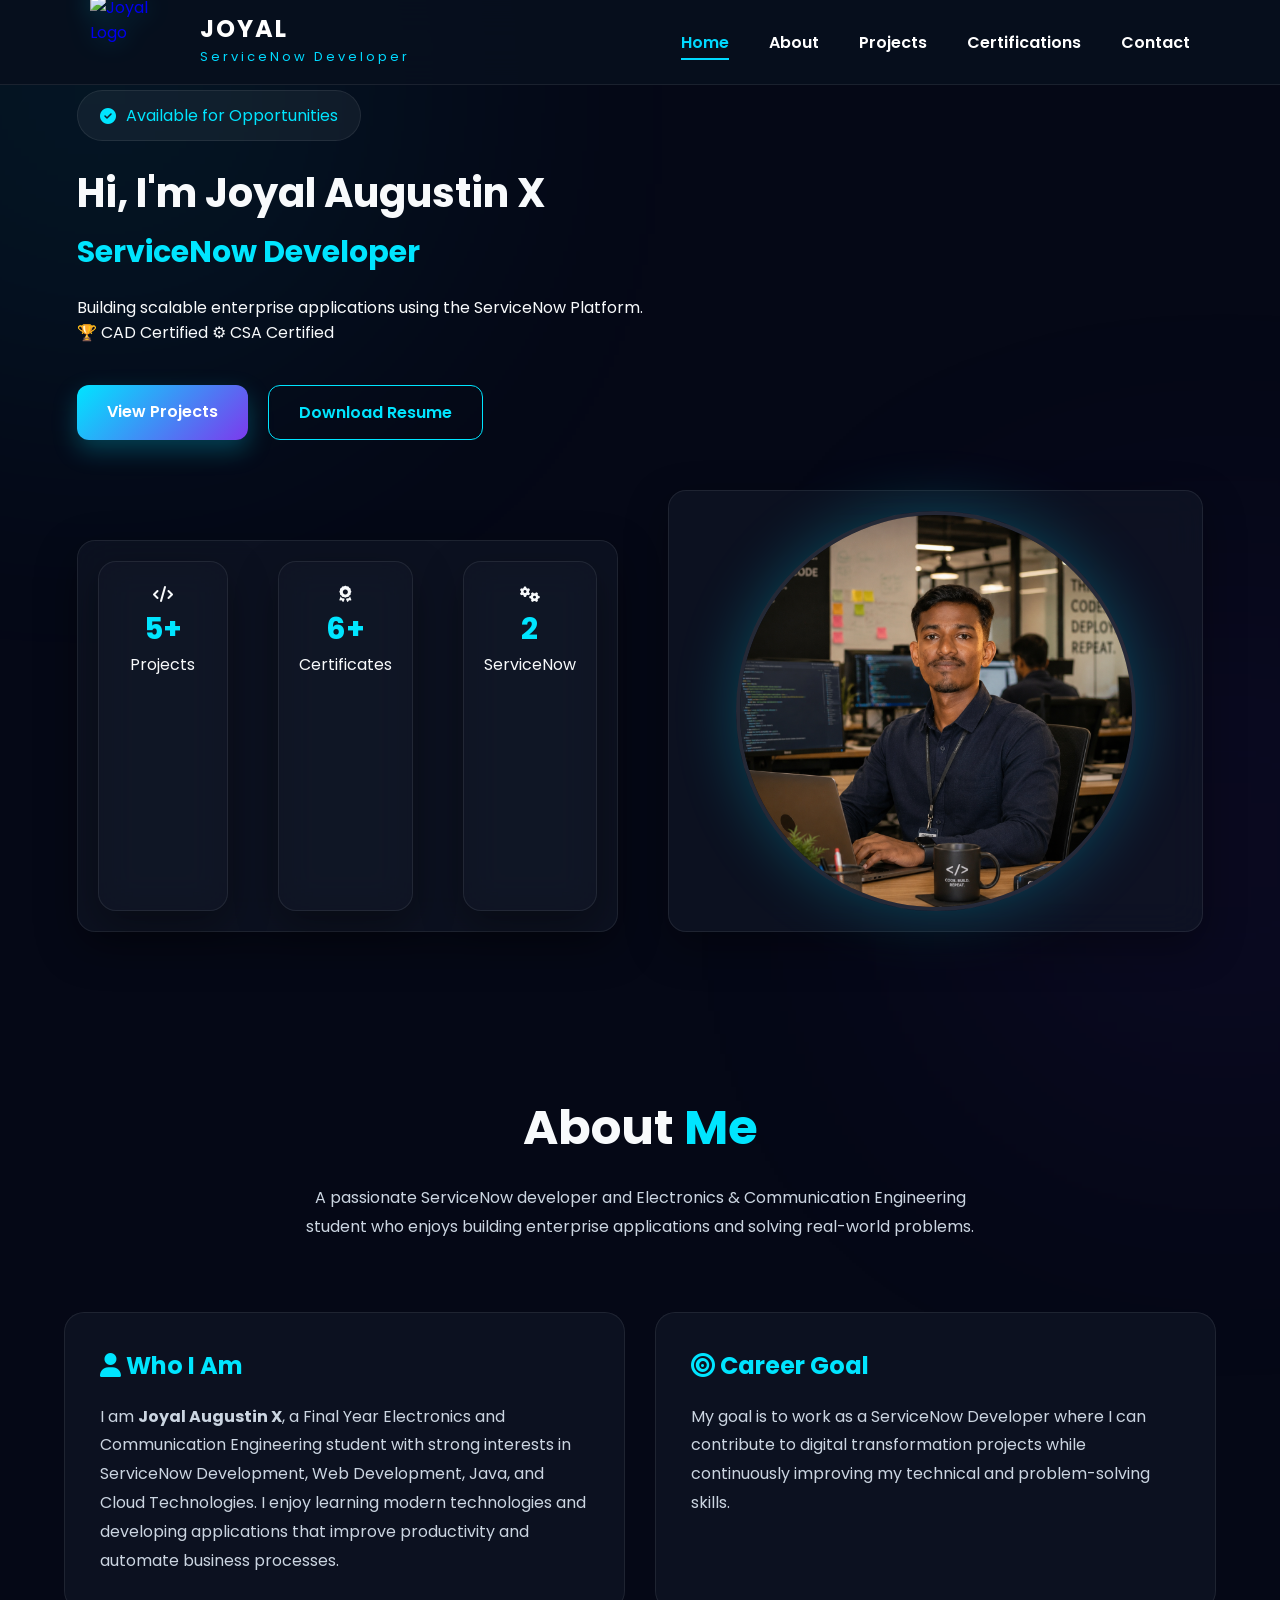
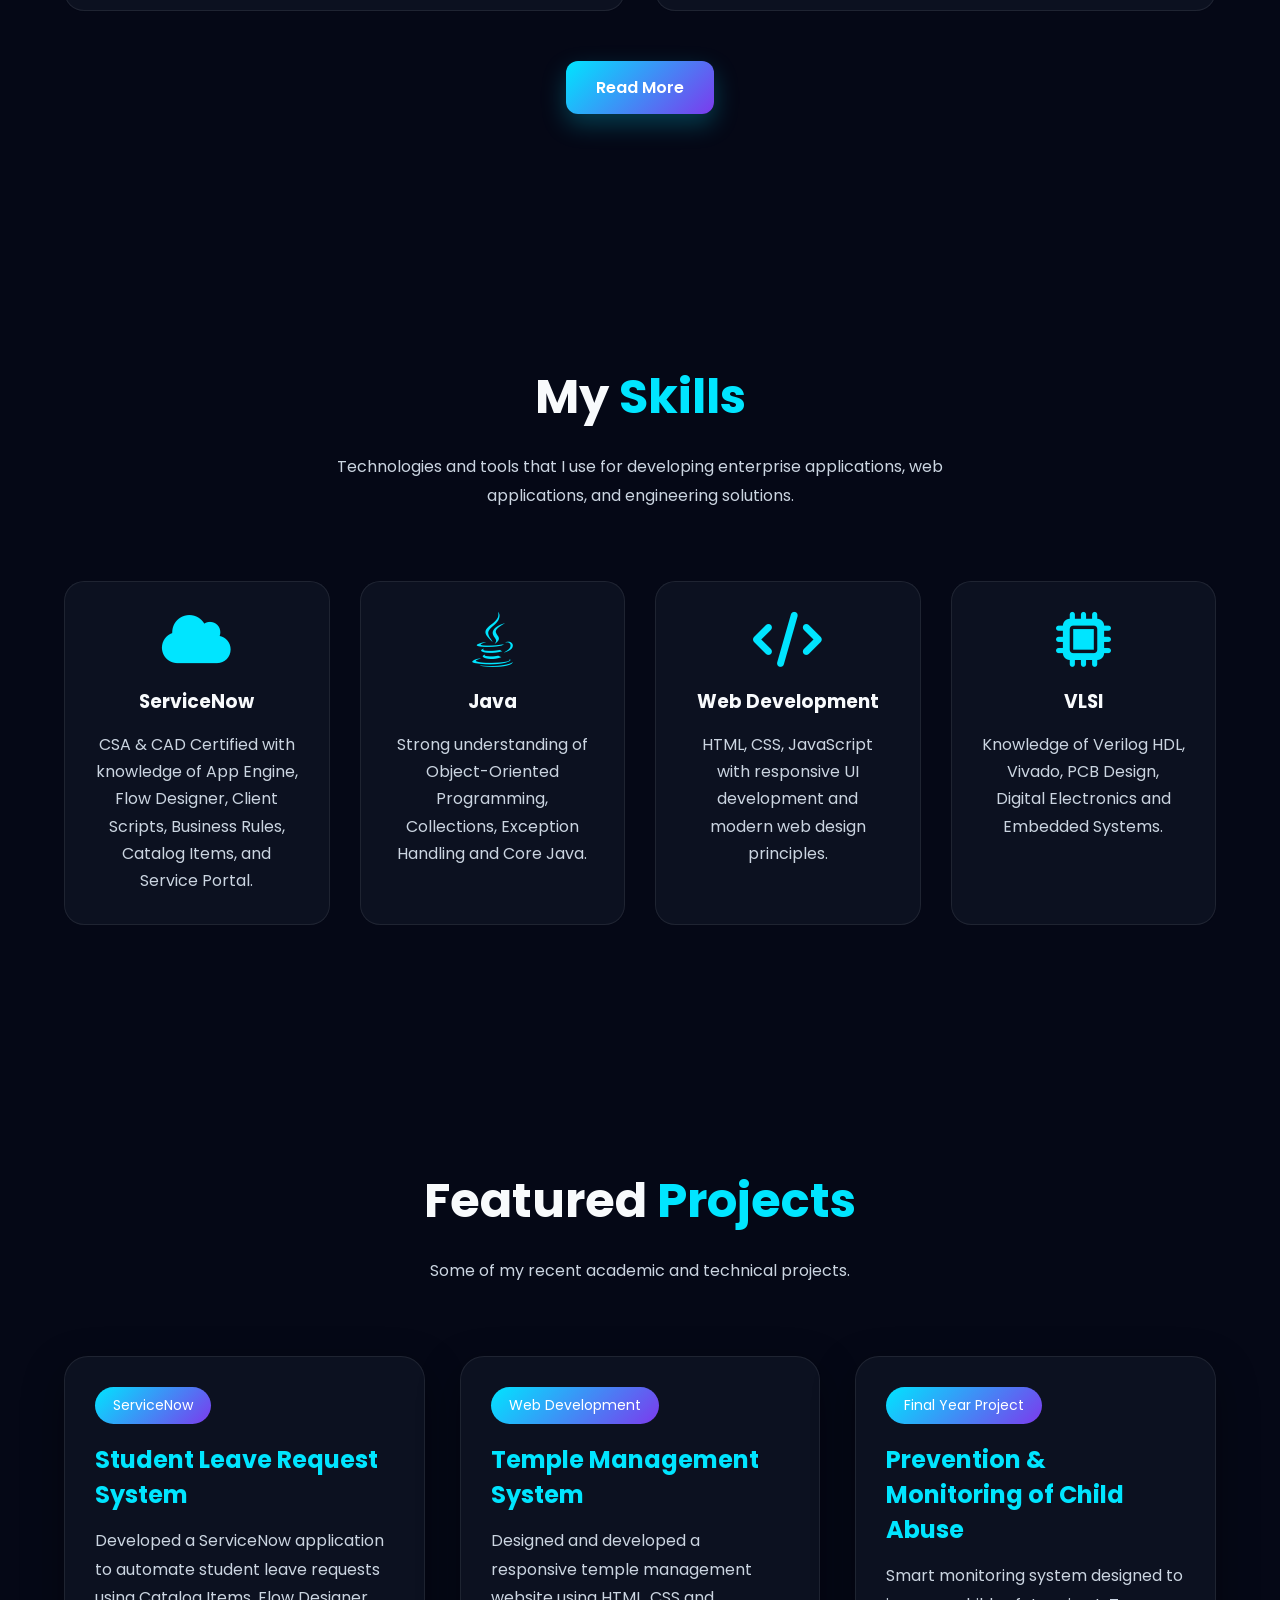
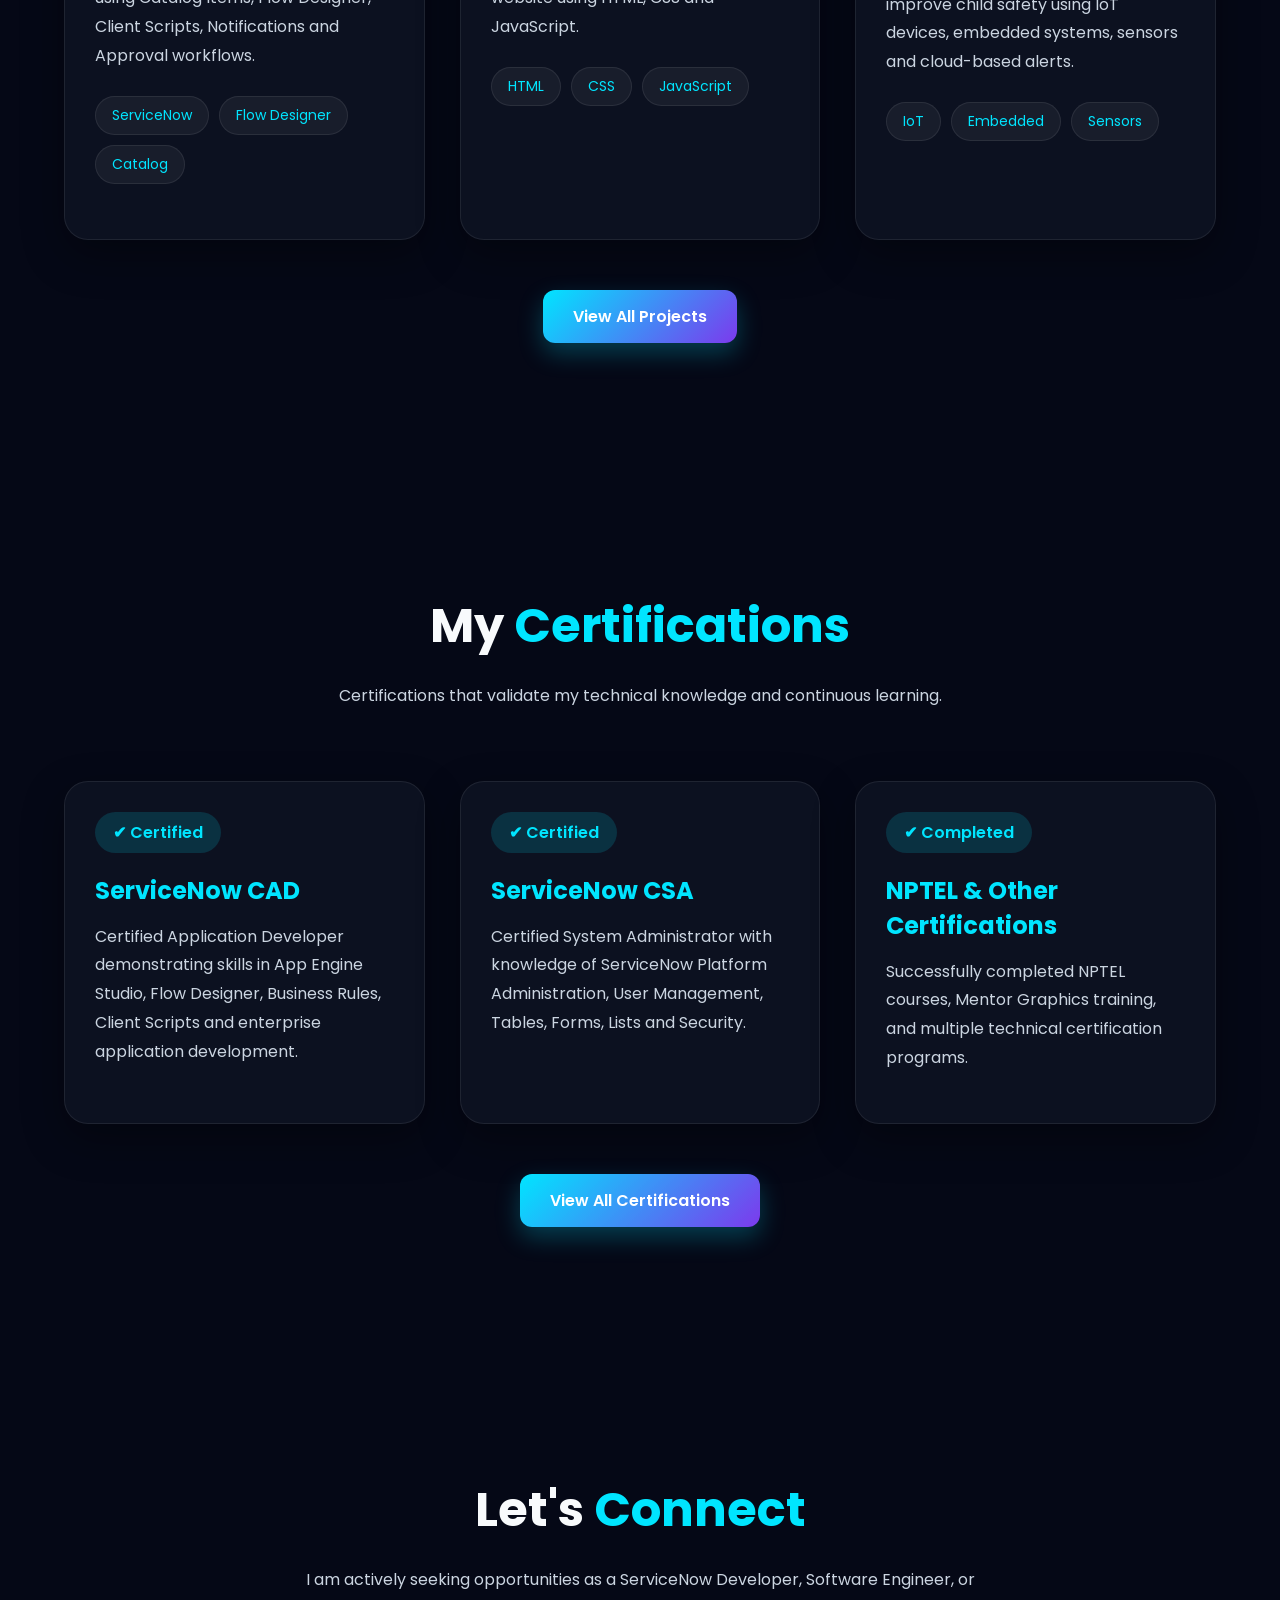
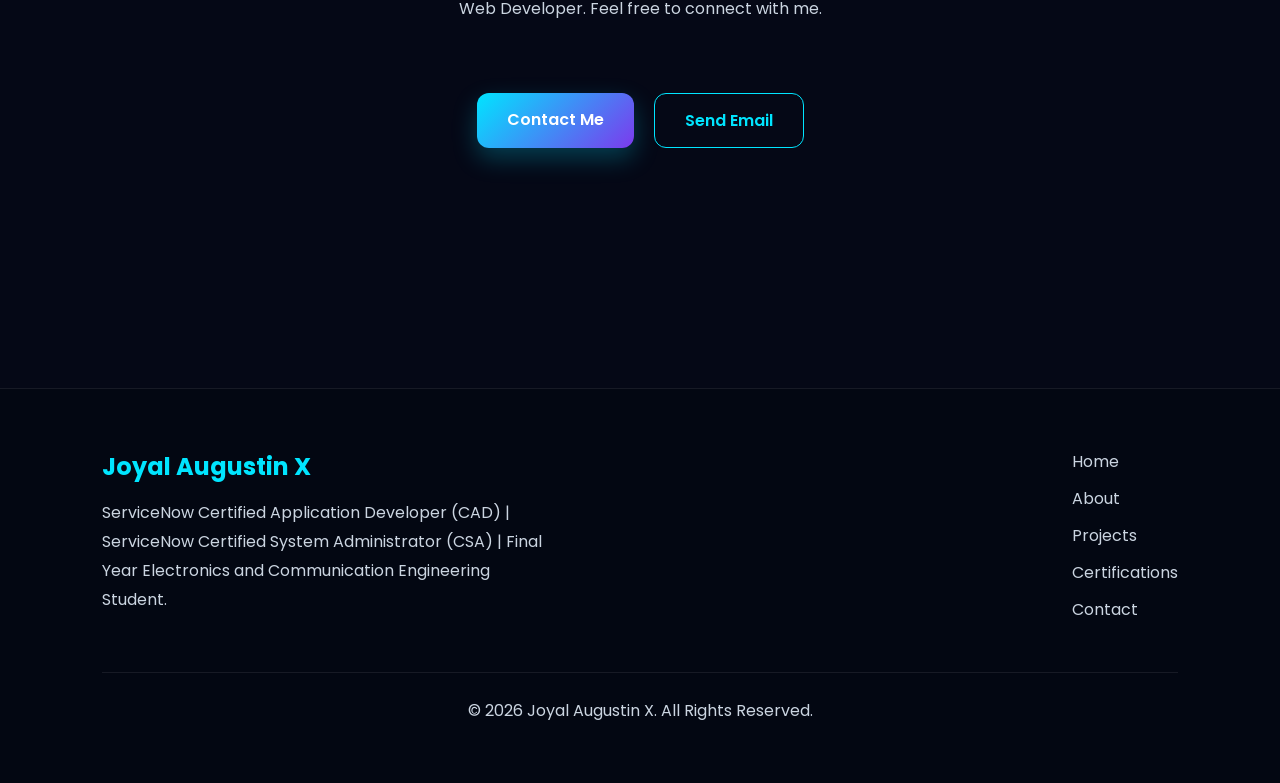
==== commit 7df2af97: "version2 modified" ====
--- a/index.html
+++ b/index.html
@@ -32,6 +32,8 @@
 
 <header>
 
+    <!-- Logo -->
+
     <div class="logo">
 
         <a href="index.html">
@@ -42,7 +44,7 @@
 
                 <h2>JOYAL</h2>
 
-                <span>AUGUSTIN X</span>
+                <span>ServiceNow Developer</span>
 
             </div>
 
@@ -50,17 +52,21 @@
 
     </div>
 
+    <!-- Mobile Menu -->
+
     <div class="menu-toggle">
 
         <i class="fas fa-bars"></i>
 
     </div>
 
+    <!-- Navigation -->
+
     <nav>
 
         <ul>
 
-            <li><a href="index.html">Home</a></li>
+            <li><a href="index.html" class="active">Home</a></li>
 
             <li><a href="about.html">About</a></li>
 
@@ -82,127 +88,104 @@
 
 <section class="hero">
 
-    <!-- LEFT -->
-
-    <div class="hero-left fade-left">
-
-        <div class="hero-badge">
-
-            <i class="fa-solid fa-circle-check"></i>
-
-            Available for Opportunities
-
-        </div>
-
-        <h1>
-
-            Hi, I'm <br>
-
-            <span class="text-primary">
-                Joyal Augustin X
-            </span>
-
-        </h1>
-
-        <h2 id="typing"></h2>
-
-        <p class="description">
-
-            ServiceNow Developer | CAD • CSA Certified
-
-        </p>
-
-        <div class="buttons">
-
-            <a href="projects.html"
-                class="btn btn-primary">
-
-                View Projects
-
-            </a>
-
-            <a href="resume/Resume.pdf"
-                target="_blank"
-                class="btn btn-secondary">
-
-                Download Resume
-
-            </a>
-
-        </div>
-
-        <!-- SOCIAL -->
-
-        <div class="social-links">
-
-            <a href="https://github.com/Joyal-2005"
-                target="_blank">
-
-                <i class="fab fa-github"></i>
-
-            </a>
-
-            <a href="https://www.linkedin.com/in/joyal-augustin-x-027b1122b/"
-                target="_blank">
-
-                <i class="fab fa-linkedin"></i>
-
-            </a>
-
-            <a href="mailto:joyalaugustin17@gmail.com">
-
-                <i class="fa-solid fa-envelope"></i>
-
-            </a>
-
-            <a href="tel:+919787956419">
-
-                <i class="fa-solid fa-phone"></i>
-
-            </a>
-
-        </div>
-
-        <!-- STATS -->
-
-        <div class="hero-stats">
-
-            <div>
-
-                <h3>5+</h3>
-
-                <span>Projects</span>
-
-            </div>
-
-            <div>
-
-                <h3>6+</h3>
-
-                <span>Certifications</span>
-
-            </div>
-
-            <div>
-
-                <h3>2</h3>
-
-                <span>ServiceNow Certifications</span>
-
-            </div>
-
-        </div>
-
-    </div>
-
-    <!-- RIGHT -->
-
-    <div class="hero-right fade-right">
-
-        <img src="images/Profile.png"
-            alt="Joyal Augustin">
-
-    </div>
+<div class="hero-left">
+
+<div class="hero-badge">
+
+<i class="fas fa-circle-check"></i>
+
+Available for Opportunities
+
+</div>
+
+<h1>
+
+Hi, I'm
+
+<span>Joyal Augustin X</span>
+
+</h1>
+
+<h2>
+
+ServiceNow Developer
+
+</h2>
+
+<p class="hero-desc">
+
+Building scalable enterprise applications
+using the ServiceNow Platform.
+
+</p>
+
+<div class="hero-tags">
+
+<span>🏆 CAD Certified</span>
+
+<span>⚙ CSA Certified</span>
+
+</div>
+<div class="buttons">
+
+<a href="projects.html" class="btn btn-primary">
+
+View Projects
+
+</a>
+
+<a href="resume/Resume.pdf"
+
+target="_blank"
+
+class="btn btn-secondary">
+
+Download Resume
+
+</a>
+
+</div>
+
+<div class="hero-stats">
+
+<div class="hero-stats">
+
+<div class="stat-card">
+
+<i class="fas fa-code"></i>
+
+<h3>5+</h3>
+
+<p>Projects</p>
+
+</div>
+
+<div class="stat-card">
+
+<i class="fas fa-award"></i>
+
+<h3>6+</h3>
+
+<p>Certificates</p>
+
+</div>
+
+<div class="stat-card">
+
+<i class="fas fa-cogs"></i>
+
+<h3>2</h3>
+
+<p>ServiceNow</p>
+
+</div>
+
+</div>
+<div class="hero-right">
+
+<img src="images/Profile.png">
+
+</div>
 
 </section>
 <!-- =====================================
--- a/style.css
+++ b/style.css
@@ -122,11 +122,9 @@
 
 }
 
-/* HEADER */
-
-/*=========================================
-            HEADER
-=========================================*/
+/*=============================
+        HEADER
+==============================*/
 
 header{
 
@@ -138,29 +136,70 @@
 
     width:100%;
 
-    height:90px;
+    height:85px;
 
     display:flex;
 
+    align-items:center;
+
     justify-content:space-between;
 
+    padding:0 7%;
+
+    background:rgba(7,16,30,.92);
+
+    backdrop-filter:blur(18px);
+
+    border-bottom:1px solid rgba(255,255,255,.08);
+
+    z-index:1000;
+
+}
+
+.logo a{
+
+    display:flex;
+
     align-items:center;
 
-    padding:0 7%;
-
-    background:rgba(8,12,24,.88);
-
-    backdrop-filter:blur(18px);
-
-    -webkit-backdrop-filter:blur(18px);
-
-    border-bottom:1px solid rgba(0,217,255,.15);
-
-    box-shadow:0 10px 30px rgba(0,0,0,.35);
-
-    z-index:1000;
-
-}
+    gap:15px;
+
+    text-decoration:none;
+
+}
+
+.logo img{
+
+    width:75px;
+
+    height:75px;
+
+    object-fit:contain;
+
+}
+
+.logo-text h2{
+
+    color:#fff;
+
+    font-size:28px;
+
+    font-weight:700;
+
+    line-height:1;
+
+}
+
+.logo-text span{
+
+    color:#00D9FF;
+
+    font-size:13px;
+
+    letter-spacing:2px;
+
+}
+
 /* LOGO */
 /*=========================================
             LOGO
@@ -238,179 +277,254 @@
 
     display:flex;
 
+    gap:40px;
+
+    list-style:none;
+
+}
+
+nav ul li a{
+
+    color:white;
+
+    text-decoration:none;
+
+    font-weight:600;
+
+    transition:.3s;
+
+    position:relative;
+
+}
+
+nav ul li a:hover{
+
+    color:#00D9FF;
+
+}
+
+nav ul li a.active{
+
+    color:#00D9FF;
+
+}
+
+nav ul li a::after{
+
+    content:"";
+
+    position:absolute;
+
+    left:0;
+
+    bottom:-6px;
+
+    width:0;
+
+    height:2px;
+
+    background:#00D9FF;
+
+    transition:.3s;
+
+}
+
+nav ul li a:hover::after,
+
+nav ul li a.active::after{
+
+    width:100%;
+
+}
+
+/* BUTTON */
+
+.btn{
+
+    display:inline-block;
+
+    padding:14px 30px;
+
+    border-radius:12px;
+
+    text-decoration:none;
+
+    font-weight:600;
+
+    transition:.4s;
+
+}
+
+.btn-primary{
+
+    background:linear-gradient(135deg,var(--primary),var(--secondary));
+
+    color:#fff;
+
+    box-shadow:0 10px 25px rgba(0,229,255,.25);
+
+}
+
+.btn-primary:hover{
+
+    transform:translateY(-5px);
+
+}
+
+.btn-secondary{
+
+    border:1px solid var(--primary);
+
+    color:var(--primary);
+
+}
+
+.btn-secondary:hover{
+
+    background:var(--primary);
+
+    color:#050816;
+
+}
+
+/* HERO */
+
+.hero{
+
+    min-height:100vh;
+
+    display:flex;
+
     align-items:center;
 
-    gap:45px;
-
-    list-style:none;
-
-}
-
-nav ul li a{
-
-    color:#ECECEC;
-
-    text-decoration:none;
-
-    font-size:18px;
-
-    font-weight:600;
-
-    position:relative;
-
-    transition:.3s;
-
-}
-
-nav ul li a:hover{
-
-    color:#00D9FF;
-
-}
-
-nav ul li a::after{
-
-    content:"";
-
-    position:absolute;
-
-    width:0;
-
-    height:2px;
-
-    left:0;
-
-    bottom:-7px;
-
-    background:#00D9FF;
-
-    transition:.3s;
-
-}
-
-nav ul li a:hover::after{
-
-    width:100%;
-
-}
-
-nav ul li a.active{
-
-    color:#00D9FF;
-
-}
-
-nav ul li a.active::after{
-
-    width:100%;
-
-}
-
-/* BUTTON */
-
-.btn{
-
-    display:inline-block;
-
-    padding:14px 30px;
-
-    border-radius:12px;
-
-    text-decoration:none;
-
-    font-weight:600;
-
-    transition:.4s;
-
-}
-
-.btn-primary{
-
-    background:linear-gradient(135deg,var(--primary),var(--secondary));
-
-    color:#fff;
-
-    box-shadow:0 10px 25px rgba(0,229,255,.25);
-
-}
-
-.btn-primary:hover{
-
-    transform:translateY(-5px);
-
-}
-
-.btn-secondary{
-
-    border:1px solid var(--primary);
+    justify-content:space-between;
+
+    padding:90px 6% 40px;
+
+    gap:80px;
+
+}
+
+.hero-left{
+
+    flex:1;
+
+}
+
+.hero-right{
+
+    flex:1;
+
+    display:flex;
+
+    justify-content:center;
+
+}
+
+/* BADGE */
+
+.hero-badge{
+
+    display:inline-flex;
+
+    align-items:center;
+
+    gap:10px;
+
+    padding:12px 22px;
+
+    background:rgba(255,255,255,.05);
+
+    border:1px solid var(--border);
+
+    border-radius:40px;
 
     color:var(--primary);
 
-}
-
-.btn-secondary:hover{
-
-    background:var(--primary);
-
-    color:#050816;
-
-}
-
-/* HERO */
-
-.hero{
-
-    min-height:100vh;
-
-    display:flex;
-
-    align-items:center;
-
-    justify-content:space-between;
-
-    padding:130px 8% 70px;
-
-    gap:80px;
-
-}
-
-.hero-left{
-
-    flex:1;
-
-}
-
-.hero-right{
-
-    flex:1;
-
-    display:flex;
-
-    justify-content:center;
-
-}
-
-/* BADGE */
-
-.hero-badge{
-
-    display:inline-flex;
-
-    align-items:center;
-
-    gap:10px;
-
-    padding:12px 22px;
-
-    background:rgba(255,255,255,.05);
-
-    border:1px solid var(--border);
-
-    border-radius:40px;
-
-    color:var(--primary);
-
     margin-bottom:30px;
+
+}
+.menu-toggle{
+
+    display:none;
+
+    font-size:28px;
+
+    color:white;
+
+    cursor:pointer;
+
+}
+
+@media(max-width:768px){
+
+header{
+
+padding:0 20px;
+
+height:75px;
+
+}
+
+.logo img{
+
+width:55px;
+
+height:55px;
+
+}
+
+.logo-text h2{
+
+font-size:20px;
+
+}
+
+.logo-text span{
+
+font-size:10px;
+
+}
+
+.menu-toggle{
+
+display:block;
+
+}
+
+nav{
+
+position:fixed;
+
+top:75px;
+
+left:-100%;
+
+width:100%;
+
+background:#081221;
+
+padding:25px 0;
+
+transition:.4s;
+
+}
+
+nav.active{
+
+left:0;
+
+}
+
+nav ul{
+
+flex-direction:column;
+
+align-items:center;
+
+gap:25px;
+
+}
 
 }
 
@@ -2253,7 +2367,163 @@
 }
 
 }
-
+/*====================================
+        MOBILE RESPONSIVE
+====================================*/
+
+@media (max-width:768px){
+
+header{
+
+padding:15px 5%;
+
+height:80px;
+
+}
+
+.logo img{
+
+width:55px;
+
+height:55px;
+
+}
+
+.logo-text h2{
+
+font-size:18px;
+
+}
+
+.logo-text span{
+
+font-size:10px;
+
+letter-spacing:1px;
+
+}
+
+/* Hide Menu */
+
+nav{
+
+position:absolute;
+
+top:80px;
+
+left:-100%;
+
+width:100%;
+
+background:#071325;
+
+transition:.4s;
+
+padding:20px 0;
+
+}
+
+nav.active{
+
+left:0;
+
+}
+
+nav ul{
+
+flex-direction:column;
+
+gap:25px;
+
+}
+
+.menu-toggle{
+
+display:block;
+
+font-size:28px;
+
+color:white;
+
+cursor:pointer;
+
+}
+
+/* Hero */
+
+.hero{
+
+flex-direction:column-reverse;
+
+text-align:center;
+
+padding:130px 6% 60px;
+
+gap:40px;
+
+}
+
+.hero-left{
+
+width:100%;
+
+}
+
+.hero-right{
+
+width:100%;
+
+display:flex;
+
+justify-content:center;
+
+}
+
+.hero-right img{
+
+width:280px;
+
+height:280px;
+
+}
+
+.hero h1{
+
+font-size:48px;
+
+}
+
+.hero h2{
+
+font-size:22px;
+
+}
+
+.description{
+
+max-width:100%;
+
+}
+
+.buttons{
+
+justify-content:center;
+
+flex-wrap:wrap;
+
+}
+
+.hero-stats{
+
+justify-content:center;
+
+flex-wrap:wrap;
+
+gap:25px;
+
+}
+
+}
 /* =====================================================
    END OF PORTFOLIO V2 CSS
 ====================================================== */
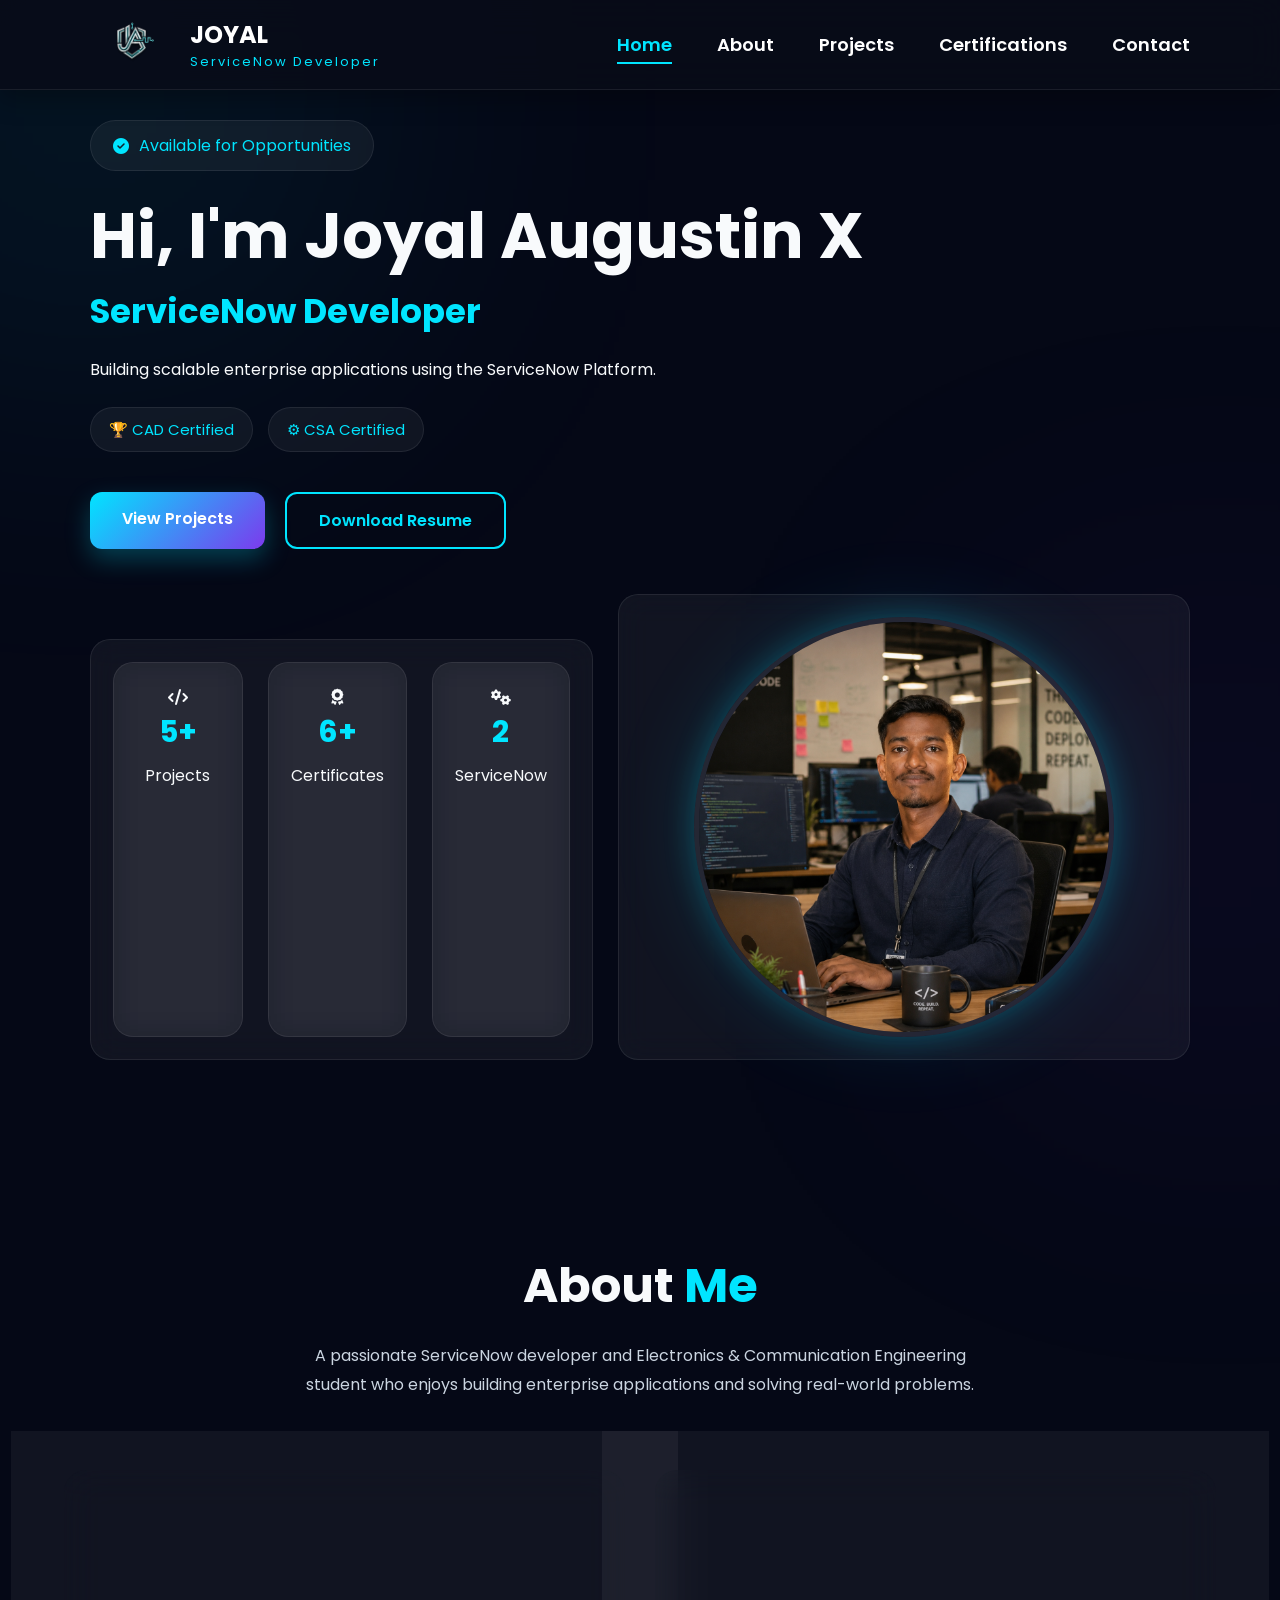
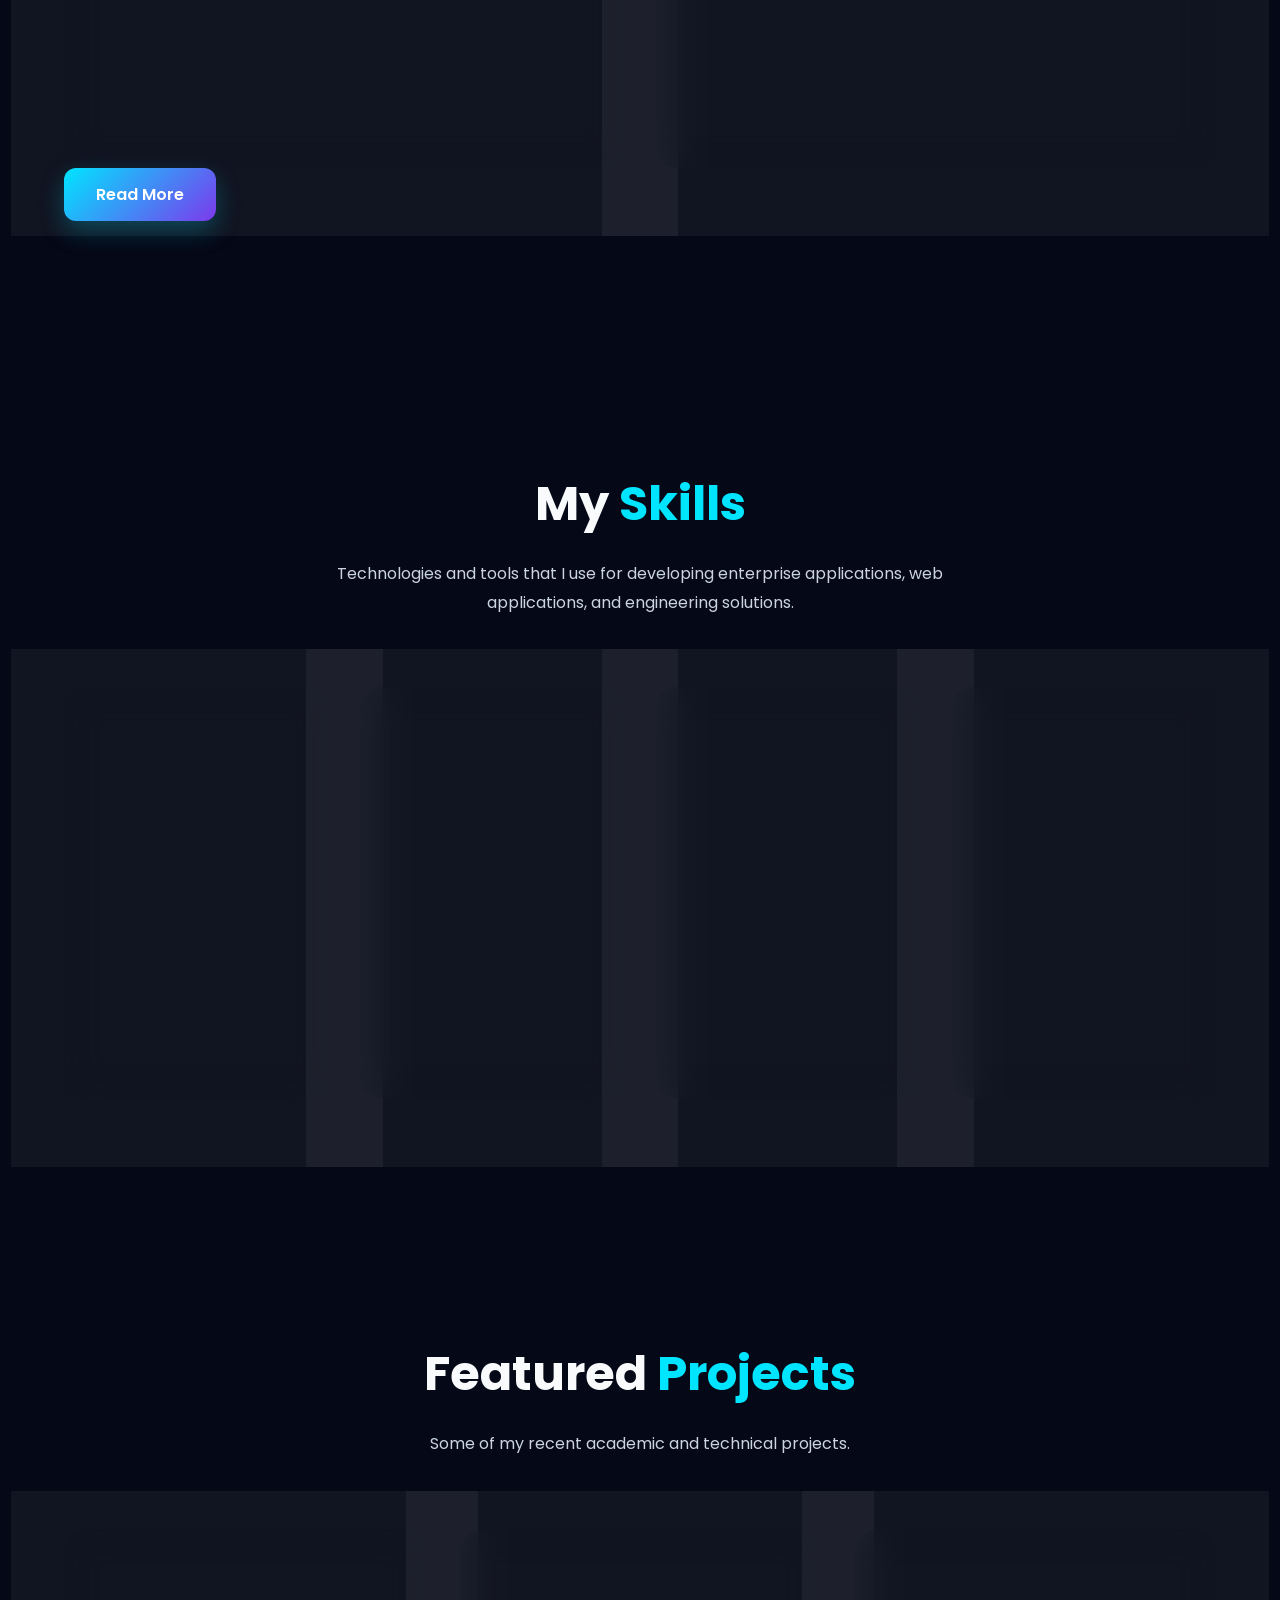
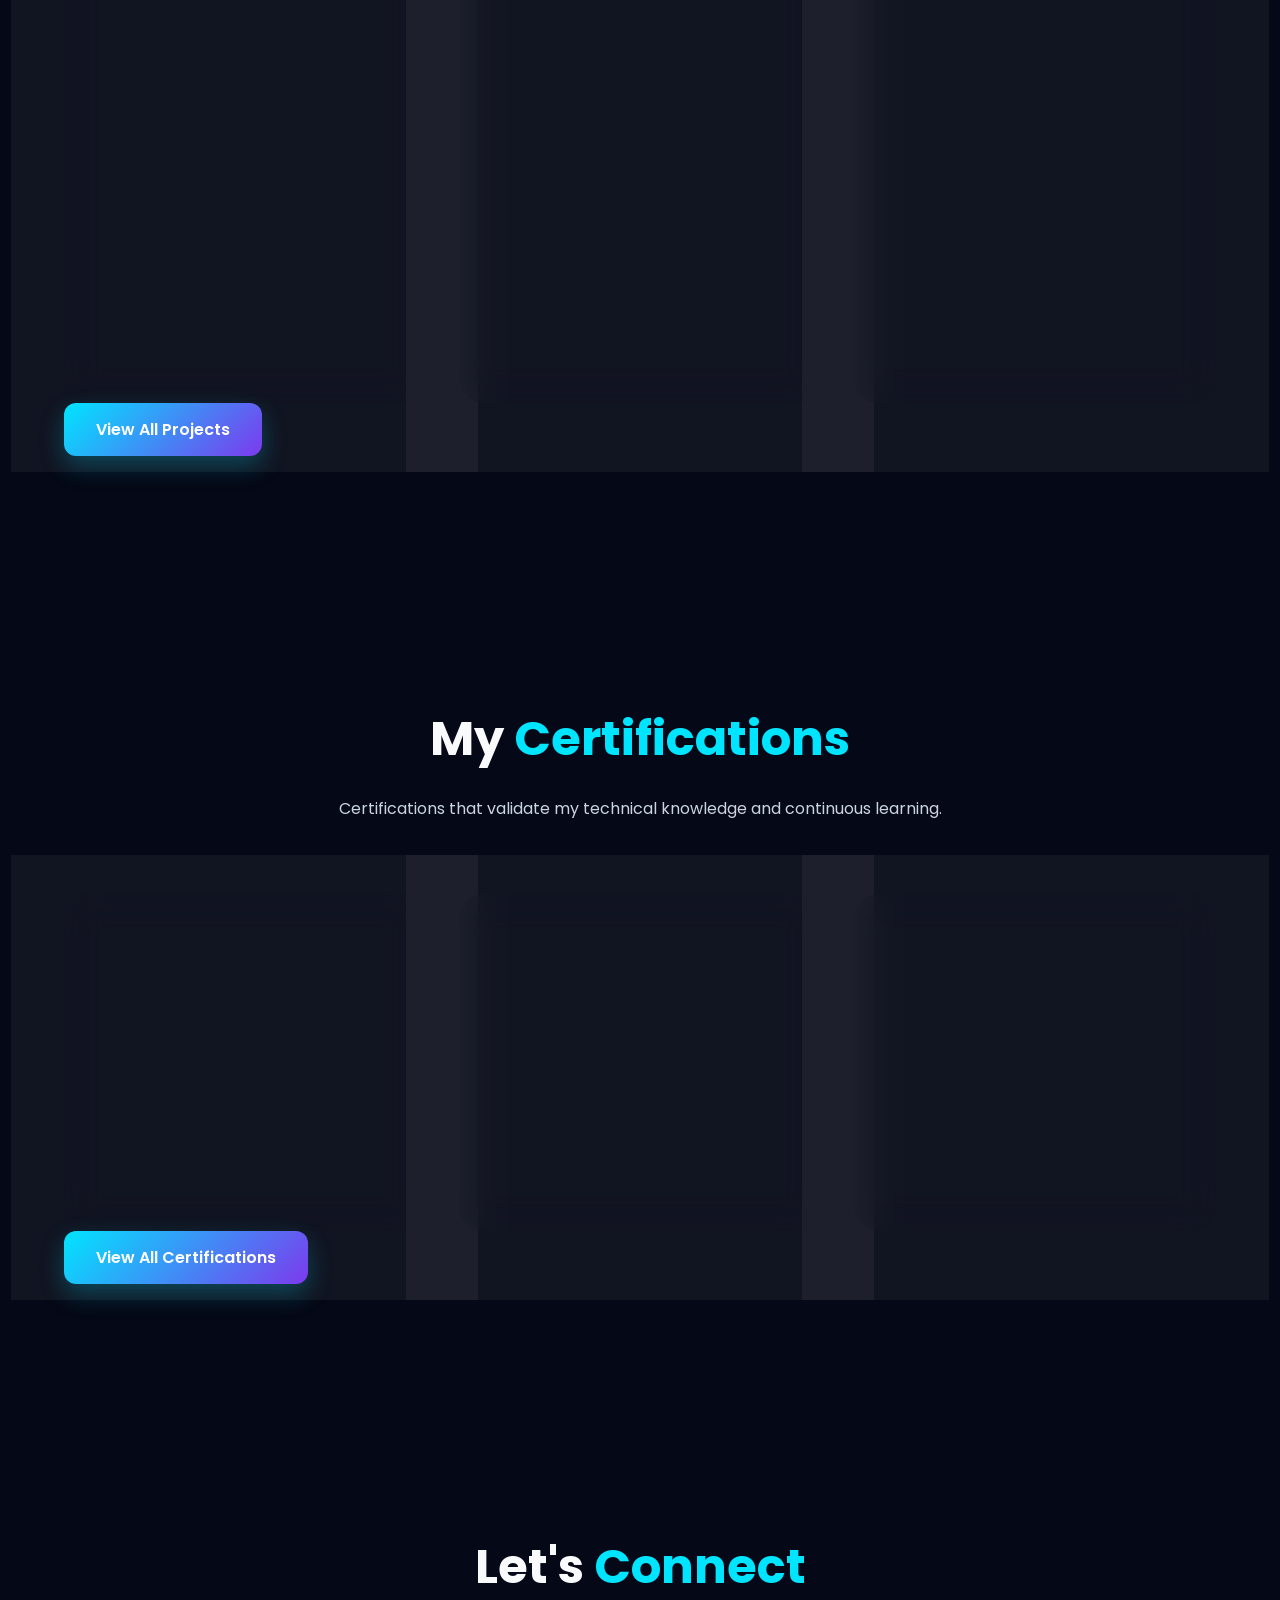
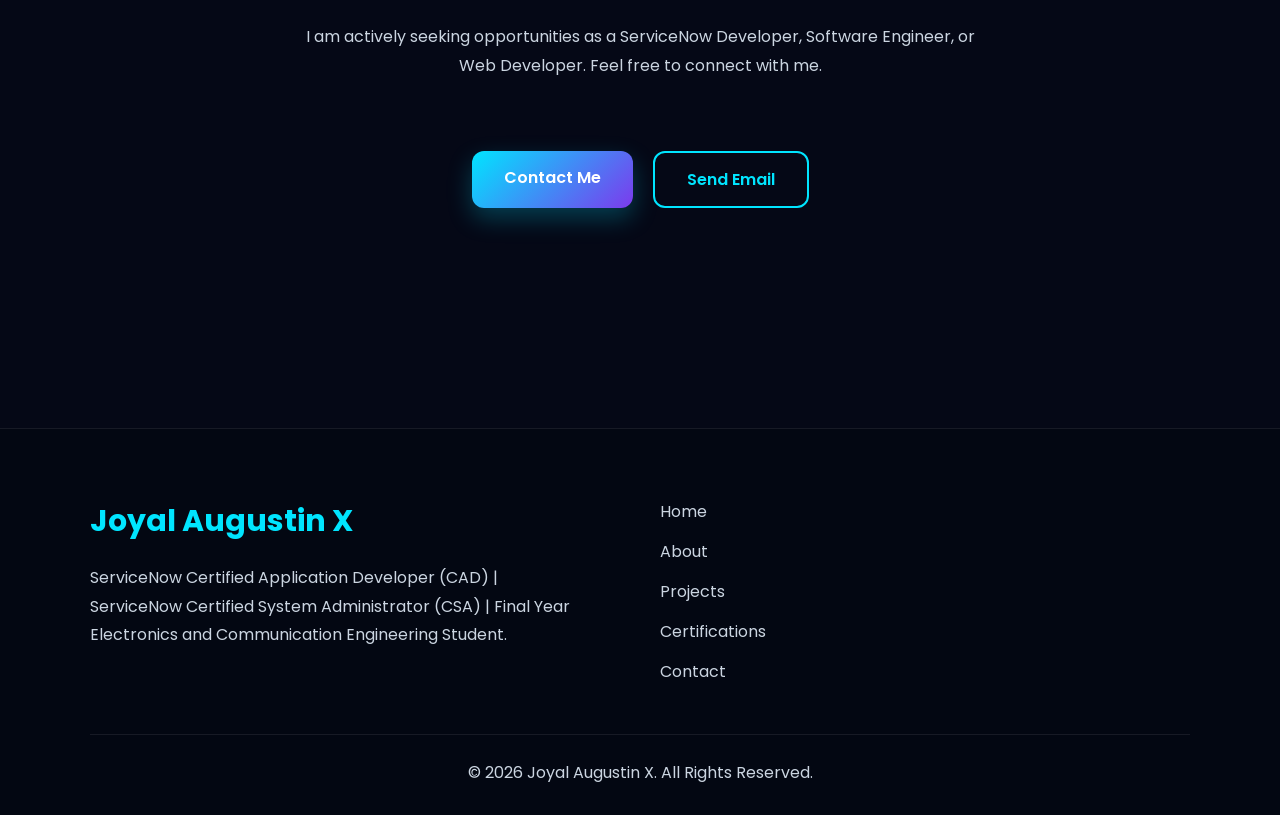
==== commit 71358250: "Added Google Analytics" ====
--- a/index.html
+++ b/index.html
@@ -21,6 +21,16 @@
     <!-- AOS Animation -->
     <link href="https://unpkg.com/aos@2.3.4/dist/aos.css"
         rel="stylesheet">
+
+        <!-- Google tag (gtag.js) -->
+<script async src="https://www.googletagmanager.com/gtag/js?id=G-2DMFQ2WFBQ"></script>
+<script>
+  window.dataLayer = window.dataLayer || [];
+  function gtag(){dataLayer.push(arguments);}
+  gtag('js', new Date());
+
+  gtag('config', 'G-2DMFQ2WFBQ');
+</script>
 
 </head>
 
--- a/style.css
+++ b/style.css
@@ -1,78 +1,105 @@
-/* =====================================================
-   PORTFOLIO V2
-   Joyal Augustin X
-====================================================== */
-
-/* GOOGLE FONT */
+/*====================================================
+        JOYAL AUGUSTIN X PORTFOLIO
+        PART 1
+====================================================*/
+
+/*==============================
+        GOOGLE FONT
+==============================*/
 
 @import url('https://fonts.googleapis.com/css2?family=Poppins:wght@300;400;500;600;700;800&display=swap');
 
-/* ROOT */
+/*==============================
+        ROOT
+==============================*/
 
 :root{
 
     --bg:#050816;
-
     --bg2:#0f172a;
-
-    --card:rgba(17,24,39,.65);
-
+    --card:#111827;
     --primary:#00E5FF;
-
     --secondary:#7C3AED;
-
     --white:#F8FAFC;
-
     --text:#CBD5E1;
-
     --border:rgba(255,255,255,.08);
-
     --shadow:0 15px 40px rgba(0,0,0,.35);
 
 }
 
-/* RESET */
+/*==============================
+        RESET
+==============================*/
 
 *{
+
     margin:0;
     padding:0;
     box-sizing:border-box;
+
 }
 
 html{
+
     scroll-behavior:smooth;
+
 }
 
 body{
 
     font-family:'Poppins',sans-serif;
-
     background:var(--bg);
-
     color:var(--white);
-
     overflow-x:hidden;
-
     position:relative;
 
 }
 
-/* SCROLLBAR */
+img{
+
+    max-width:100%;
+    display:block;
+
+}
+
+a{
+
+    text-decoration:none;
+
+}
+
+ul{
+
+    list-style:none;
+
+}
+
+/*==============================
+        SCROLLBAR
+==============================*/
 
 ::-webkit-scrollbar{
+
     width:10px;
+
 }
 
 ::-webkit-scrollbar-track{
+
     background:#08101d;
+
 }
 
 ::-webkit-scrollbar-thumb{
+
     background:linear-gradient(var(--primary),var(--secondary));
     border-radius:50px;
-}
-
-/* BACKGROUND */
+
+}
+
+/*==============================
+        BACKGROUND GLOW
+==============================*/
 
 body::before{
 
@@ -80,19 +107,17 @@
 
     position:fixed;
 
-    width:400px;
-
-    height:400px;
+    width:420px;
+    height:420px;
 
     background:var(--primary);
 
     filter:blur(180px);
 
-    opacity:.15;
+    opacity:.12;
 
     top:-120px;
-
-    left:-100px;
+    left:-120px;
 
     z-index:-2;
 
@@ -105,24 +130,22 @@
     position:fixed;
 
     width:350px;
-
     height:350px;
 
     background:var(--secondary);
 
     filter:blur(180px);
 
-    opacity:.15;
+    opacity:.12;
 
     bottom:-120px;
-
     right:-120px;
 
     z-index:-2;
 
 }
 
-/*=============================
+/*==============================
         HEADER
 ==============================*/
 
@@ -131,2399 +154,2615 @@
     position:fixed;
 
     top:0;
-
     left:0;
 
     width:100%;
-
+    height:90px;
+
+    display:flex;
+
+    justify-content:space-between;
+    align-items:center;
+
+    padding:0 7%;
+
+    background:rgba(8,12,24,.88);
+
+    backdrop-filter:blur(18px);
+
+    border-bottom:1px solid rgba(255,255,255,.08);
+
+    box-shadow:0 8px 25px rgba(0,0,0,.30);
+
+    z-index:1000;
+
+}
+
+/*==============================
+        LOGO
+==============================*/
+
+.logo a{
+
+    display:flex;
+    align-items:center;
+    gap:15px;
+
+}
+
+.logo img{
+
+    width:85px;
     height:85px;
+    object-fit:contain;
+
+    transition:.35s;
+
+}
+
+.logo img:hover{
+
+    transform:scale(1.08);
+
+}
+
+.logo-text{
 
     display:flex;
-
+    flex-direction:column;
+
+}
+
+.logo-text h2{
+
+    font-size:24px;
+    font-weight:700;
+    color:white;
+
+}
+
+.logo-text span{
+
+    color:var(--primary);
+    font-size:13px;
+    letter-spacing:2px;
+
+}
+
+/*==============================
+        NAVBAR
+==============================*/
+
+nav ul{
+
+    display:flex;
     align-items:center;
+    gap:45px;
+
+}
+
+nav ul li a{
+
+    color:white;
+
+    font-size:18px;
+
+    font-weight:600;
+
+    position:relative;
+
+    transition:.3s;
+
+}
+
+nav ul li a:hover{
+
+    color:var(--primary);
+
+}
+
+nav ul li a.active{
+
+    color:var(--primary);
+
+}
+
+nav ul li a::after{
+
+    content:"";
+
+    position:absolute;
+
+    left:0;
+    bottom:-7px;
+
+    width:0;
+
+    height:2px;
+
+    background:var(--primary);
+
+    transition:.35s;
+
+}
+
+nav ul li a:hover::after,
+
+nav ul li a.active::after{
+
+    width:100%;
+
+}
+
+/*==============================
+        HAMBURGER
+==============================*/
+
+.menu-toggle{
+
+    display:none;
+
+    font-size:30px;
+
+    color:white;
+
+    cursor:pointer;
+
+}
+
+/*==============================
+        BUTTONS
+==============================*/
+
+.btn{
+
+    display:inline-block;
+
+    padding:14px 32px;
+
+    border-radius:12px;
+
+    font-weight:600;
+
+    transition:.35s;
+
+}
+
+.btn-primary{
+
+    background:linear-gradient(135deg,var(--primary),var(--secondary));
+
+    color:white;
+
+    box-shadow:0 10px 25px rgba(0,229,255,.25);
+
+}
+
+.btn-primary:hover{
+
+    transform:translateY(-5px);
+
+}
+
+.btn-secondary{
+
+    border:2px solid var(--primary);
+
+    color:var(--primary);
+
+}
+
+.btn-secondary:hover{
+
+    background:var(--primary);
+
+    color:#050816;
+
+}
+/*====================================================
+        HERO SECTION
+====================================================*/
+
+.hero{
+
+    min-height:100vh;
+
+    display:flex;
 
     justify-content:space-between;
 
-    padding:0 7%;
-
-    background:rgba(7,16,30,.92);
+    align-items:center;
+
+    gap:70px;
+
+    padding:120px 7% 70px;
+
+}
+
+.hero-left{
+
+    flex:1;
+
+}
+
+.hero-right{
+
+    flex:1;
+
+    display:flex;
+
+    justify-content:center;
+
+    align-items:flex-start;
+
+}
+
+/*==============================
+        BADGE
+==============================*/
+
+.hero-badge{
+
+    display:inline-flex;
+
+    align-items:center;
+
+    gap:10px;
+
+    padding:12px 22px;
+
+    border-radius:40px;
+
+    background:rgba(255,255,255,.05);
+
+    border:1px solid rgba(255,255,255,.08);
+
+    color:var(--primary);
+
+    margin-bottom:30px;
+
+}
+
+/*==============================
+        HERO TEXT
+==============================*/
+
+.hero-left h1{
+
+    font-size:64px;
+
+    line-height:1.1;
+
+    margin-bottom:15px;
+
+    font-weight:700;
+
+}
+
+.hero-left h2{
+
+    font-size:34px;
+
+    color:var(--primary);
+
+    margin-bottom:20px;
+
+}
+
+.description{
+
+    color:var(--text);
+
+    font-size:18px;
+
+    line-height:1.9;
+
+    max-width:620px;
+
+}
+
+/*==============================
+        HERO TAGS
+==============================*/
+
+.hero-tags{
+
+    display:flex;
+
+    flex-wrap:wrap;
+
+    gap:15px;
+
+    margin-top:25px;
+
+}
+
+.hero-tags span{
+
+    padding:10px 18px;
+
+    border-radius:30px;
+
+    background:rgba(255,255,255,.05);
+
+    border:1px solid rgba(255,255,255,.08);
+
+    color:var(--primary);
+
+    font-size:15px;
+
+    transition:.3s;
+
+}
+
+.hero-tags span:hover{
+
+    background:var(--primary);
+
+    color:#050816;
+
+}
+
+/*==============================
+        BUTTONS
+==============================*/
+
+.buttons{
+
+    display:flex;
+
+    gap:20px;
+
+    margin-top:40px;
+
+    flex-wrap:wrap;
+
+}
+
+/*==============================
+        STATS
+==============================*/
+
+.hero-stats{
+
+    display:flex;
+
+    gap:25px;
+
+    margin-top:45px;
+
+    flex-wrap:wrap;
+
+}
+
+.hero-stats div{
+
+    background:rgba(255,255,255,.05);
+
+    backdrop-filter:blur(15px);
+
+    border:1px solid rgba(255,255,255,.08);
+
+    border-radius:20px;
+
+    padding:22px;
+
+    min-width:130px;
+
+    text-align:center;
+
+    transition:.35s;
+
+}
+
+.hero-stats div:hover{
+
+    transform:translateY(-8px);
+
+    border-color:var(--primary);
+
+}
+
+.hero-stats h3{
+
+    color:var(--primary);
+
+    font-size:30px;
+
+    margin-bottom:8px;
+
+}
+
+.hero-stats span{
+
+    color:var(--text);
+
+}
+
+/*==============================
+        SOCIAL
+==============================*/
+
+.social-links{
+
+    display:flex;
+
+    gap:20px;
+
+    margin-top:35px;
+
+}
+
+.social-links a{
+
+    width:48px;
+
+    height:48px;
+
+    border-radius:50%;
+
+    display:flex;
+
+    justify-content:center;
+
+    align-items:center;
+
+    background:rgba(255,255,255,.05);
+
+    color:var(--white);
+
+    font-size:20px;
+
+    transition:.35s;
+
+}
+
+.social-links a:hover{
+
+    background:linear-gradient(135deg,var(--primary),var(--secondary));
+
+    transform:translateY(-6px);
+
+}
+
+/*==============================
+        HERO IMAGE
+==============================*/
+
+.hero-right img{
+
+    width:420px;
+
+    height:420px;
+
+    border-radius:50%;
+
+    object-fit:cover;
+
+    border:5px solid rgba(255,255,255,.08);
+
+    box-shadow:
+
+        0 0 30px rgba(0,229,255,.25),
+
+        0 0 90px rgba(0,229,255,.12);
+
+    animation:float 5s ease-in-out infinite;
+
+}
+
+/*==============================
+        FLOAT ANIMATION
+==============================*/
+
+@keyframes float{
+
+    0%{
+
+        transform:translateY(0);
+
+    }
+
+    50%{
+
+        transform:translateY(-18px);
+
+    }
+
+    100%{
+
+        transform:translateY(0);
+
+    }
+
+}
+/*====================================================
+        ABOUT SECTION
+====================================================*/
+
+.page-section{
+
+    width:min(1200px,90%);
+    margin:auto;
+    padding:120px 0;
+
+}
+
+/*==============================
+        SECTION TITLE
+==============================*/
+
+.section-title{
+
+    text-align:center;
+    font-size:48px;
+    font-weight:700;
+    margin-bottom:20px;
+
+}
+
+.section-title span{
+
+    color:var(--primary);
+
+}
+
+.section-subtitle{
+
+    max-width:700px;
+    margin:auto;
+    text-align:center;
+    color:var(--text);
+    line-height:1.8;
+    margin-bottom:70px;
+
+}
+
+/*==============================
+        ABOUT GRID
+==============================*/
+
+.about-grid{
+
+    display:grid;
+    grid-template-columns:repeat(auto-fit,minmax(320px,1fr));
+    gap:30px;
+
+}
+
+/*==============================
+        ABOUT CARD
+==============================*/
+
+.about-card{
+
+    background:rgba(255,255,255,.05);
+
+    border:1px solid rgba(255,255,255,.08);
+
+    border-radius:22px;
+
+    padding:35px;
 
     backdrop-filter:blur(18px);
 
-    border-bottom:1px solid rgba(255,255,255,.08);
-
-    z-index:1000;
-
-}
-
-.logo a{
+    transition:.35s;
+
+    box-shadow:0 15px 35px rgba(0,0,0,.25);
+
+}
+
+.about-card:hover{
+
+    transform:translateY(-10px);
+
+    border-color:var(--primary);
+
+}
+
+/*==============================
+        ABOUT ICON
+==============================*/
+
+.about-icon{
+
+    width:70px;
+    height:70px;
+
+    border-radius:50%;
 
     display:flex;
-
+    justify-content:center;
     align-items:center;
 
+    background:linear-gradient(135deg,var(--primary),var(--secondary));
+
+    color:white;
+
+    font-size:28px;
+
+    margin-bottom:25px;
+
+}
+
+/*==============================
+        ABOUT TEXT
+==============================*/
+
+.about-card h3{
+
+    color:var(--primary);
+
+    font-size:24px;
+
+    margin-bottom:18px;
+
+}
+
+.about-card p{
+
+    color:var(--text);
+
+    line-height:1.8;
+
+}
+
+.about-card ul{
+
+    margin-top:20px;
+    padding-left:20px;
+
+}
+
+.about-card ul li{
+
+    color:var(--text);
+
+    margin-bottom:12px;
+
+}
+
+/*====================================================
+        EDUCATION TIMELINE
+====================================================*/
+
+.timeline{
+
+    position:relative;
+
+    margin-top:70px;
+
+}
+
+.timeline::before{
+
+    content:"";
+
+    position:absolute;
+
+    left:28px;
+
+    top:0;
+
+    width:3px;
+
+    height:100%;
+
+    background:linear-gradient(var(--primary),var(--secondary));
+
+}
+
+.timeline-item{
+
+    position:relative;
+
+    margin-left:80px;
+
+    margin-bottom:50px;
+
+}
+
+.timeline-dot{
+
+    position:absolute;
+
+    left:-61px;
+
+    top:8px;
+
+    width:18px;
+
+    height:18px;
+
+    border-radius:50%;
+
+    background:var(--primary);
+
+    box-shadow:0 0 20px var(--primary);
+
+}
+
+.timeline-item h3{
+
+    color:var(--primary);
+
+    margin-bottom:10px;
+
+    font-size:24px;
+
+}
+
+.timeline-item span{
+
+    color:var(--secondary);
+
+    font-weight:600;
+
+    display:block;
+
+    margin-bottom:12px;
+
+}
+
+.timeline-item p{
+
+    color:var(--text);
+
+    line-height:1.8;
+
+}
+
+/*====================================================
+        ABOUT BADGES
+====================================================*/
+
+.about-badges{
+
+    display:flex;
+
+    flex-wrap:wrap;
+
     gap:15px;
 
+    margin-top:25px;
+
+}
+
+.about-badges span{
+
+    padding:10px 18px;
+
+    border-radius:30px;
+
+    background:rgba(255,255,255,.05);
+
+    border:1px solid rgba(255,255,255,.08);
+
+    color:var(--primary);
+
+    transition:.3s;
+
+}
+
+.about-badges span:hover{
+
+    background:var(--primary);
+
+    color:#050816;
+
+}
+
+/*====================================================
+        ABOUT STATS
+====================================================*/
+
+.about-stats{
+
+    display:flex;
+
+    flex-wrap:wrap;
+
+    gap:20px;
+
+    margin-top:35px;
+
+}
+
+.about-stat{
+
+    flex:1;
+
+    min-width:140px;
+
+    background:rgba(255,255,255,.05);
+
+    border:1px solid rgba(255,255,255,.08);
+
+    border-radius:18px;
+
+    padding:20px;
+
+    text-align:center;
+
+    transition:.35s;
+
+}
+
+.about-stat:hover{
+
+    transform:translateY(-8px);
+
+    border-color:var(--primary);
+
+}
+
+.about-stat h2{
+
+    color:var(--primary);
+
+    font-size:30px;
+
+    margin-bottom:8px;
+
+}
+
+.about-stat p{
+
+    color:var(--text);
+
+}
+/*====================================================
+                SKILLS SECTION
+====================================================*/
+
+.skill-section{
+
+    width:min(1200px,90%);
+    margin:auto;
+    padding:120px 0;
+
+}
+
+/*==============================
+        SKILL GRID
+==============================*/
+
+.skill-grid{
+
+    display:grid;
+
+    grid-template-columns:repeat(auto-fit,minmax(260px,1fr));
+
+    gap:30px;
+
+}
+
+/*==============================
+        SKILL CARD
+==============================*/
+
+.skill-card{
+
+    background:rgba(255,255,255,.05);
+
+    border:1px solid rgba(255,255,255,.08);
+
+    border-radius:22px;
+
+    padding:35px;
+
+    backdrop-filter:blur(18px);
+
+    transition:.4s;
+
+    box-shadow:0 15px 35px rgba(0,0,0,.25);
+
+    text-align:center;
+
+}
+
+.skill-card:hover{
+
+    transform:translateY(-12px);
+
+    border-color:var(--primary);
+
+    box-shadow:0 20px 40px rgba(0,229,255,.15);
+
+}
+
+/*==============================
+        ICON
+==============================*/
+
+.skill-card i{
+
+    font-size:60px;
+
+    color:var(--primary);
+
+    margin-bottom:25px;
+
+}
+
+/*==============================
+        TITLE
+==============================*/
+
+.skill-card h3{
+
+    font-size:24px;
+
+    margin-bottom:15px;
+
+    color:var(--white);
+
+}
+
+/*==============================
+        DESCRIPTION
+==============================*/
+
+.skill-card p{
+
+    color:var(--text);
+
+    line-height:1.8;
+
+    margin-bottom:25px;
+
+}
+
+/*==============================
+        PROGRESS BAR
+==============================*/
+
+.skill-progress{
+
+    width:100%;
+
+    height:10px;
+
+    background:#1f2937;
+
+    border-radius:50px;
+
+    overflow:hidden;
+
+}
+
+.skill-progress span{
+
+    display:block;
+
+    height:100%;
+
+    background:linear-gradient(90deg,var(--primary),var(--secondary));
+
+    border-radius:50px;
+
+}
+
+/*==============================
+        TAGS
+==============================*/
+
+.skill-tags{
+
+    display:flex;
+
+    flex-wrap:wrap;
+
+    justify-content:center;
+
+    gap:12px;
+
+    margin-top:25px;
+
+}
+
+.skill-tags span{
+
+    padding:10px 18px;
+
+    border-radius:30px;
+
+    background:rgba(255,255,255,.05);
+
+    border:1px solid rgba(255,255,255,.08);
+
+    color:var(--primary);
+
+    font-size:14px;
+
+    transition:.3s;
+
+}
+
+.skill-tags span:hover{
+
+    background:var(--primary);
+
+    color:#050816;
+
+}
+
+/*==============================
+        CATEGORY TITLE
+==============================*/
+
+.skill-category{
+
+    margin-bottom:60px;
+
+}
+
+.skill-category h2{
+
+    text-align:center;
+
+    font-size:34px;
+
+    color:var(--primary);
+
+    margin-bottom:40px;
+
+}
+
+/*==============================
+        EXTRA EFFECT
+==============================*/
+
+.skill-card::before{
+
+    content:"";
+
+    position:absolute;
+
+    inset:0;
+
+    border-radius:22px;
+
+    background:linear-gradient(135deg,
+    rgba(0,229,255,.08),
+    rgba(124,58,237,.08));
+
+    opacity:0;
+
+    transition:.4s;
+
+    pointer-events:none;
+
+}
+
+.skill-card{
+
+    position:relative;
+
+    overflow:hidden;
+
+}
+
+.skill-card:hover::before{
+
+    opacity:1;
+
+}
+/*====================================================
+                PROJECTS SECTION
+====================================================*/
+
+.project-section{
+
+    width:min(1200px,90%);
+    margin:auto;
+    padding:120px 0;
+
+}
+
+/*==============================
+        PROJECT GRID
+==============================*/
+
+.project-grid{
+
+    display:grid;
+
+    grid-template-columns:repeat(auto-fit,minmax(340px,1fr));
+
+    gap:35px;
+
+}
+
+/*==============================
+        PROJECT CARD
+==============================*/
+
+.project-card{
+
+    background:rgba(255,255,255,.05);
+
+    border:1px solid rgba(255,255,255,.08);
+
+    border-radius:24px;
+
+    overflow:hidden;
+
+    backdrop-filter:blur(18px);
+
+    transition:.4s;
+
+    box-shadow:0 15px 35px rgba(0,0,0,.25);
+
+}
+
+.project-card:hover{
+
+    transform:translateY(-12px);
+
+    border-color:var(--primary);
+
+    box-shadow:0 20px 45px rgba(0,229,255,.15);
+
+}
+
+/*==============================
+        PROJECT IMAGE
+==============================*/
+
+.project-image{
+
+    width:100%;
+
+    height:220px;
+
+    overflow:hidden;
+
+}
+
+.project-image img{
+
+    width:100%;
+
+    height:100%;
+
+    object-fit:cover;
+
+    transition:.5s;
+
+}
+
+.project-card:hover .project-image img{
+
+    transform:scale(1.08);
+
+}
+
+/*==============================
+        PROJECT CONTENT
+==============================*/
+
+.project-content{
+
+    padding:30px;
+
+}
+
+.project-content h3{
+
+    font-size:26px;
+
+    color:var(--primary);
+
+    margin-bottom:15px;
+
+}
+
+.project-content p{
+
+    color:var(--text);
+
+    line-height:1.8;
+
+    margin-bottom:25px;
+
+}
+
+/*==============================
+        PROJECT BADGE
+==============================*/
+
+.project-badge{
+
+    display:inline-block;
+
+    padding:8px 18px;
+
+    border-radius:30px;
+
+    background:linear-gradient(135deg,var(--primary),var(--secondary));
+
+    color:white;
+
+    font-size:14px;
+
+    margin-bottom:20px;
+
+}
+
+/*==============================
+        TECH STACK
+==============================*/
+
+.tech-stack{
+
+    display:flex;
+
+    flex-wrap:wrap;
+
+    gap:10px;
+
+    margin-bottom:30px;
+
+}
+
+.tech-stack span{
+
+    padding:8px 15px;
+
+    border-radius:25px;
+
+    background:rgba(255,255,255,.05);
+
+    border:1px solid rgba(255,255,255,.08);
+
+    color:var(--primary);
+
+    font-size:13px;
+
+    transition:.3s;
+
+}
+
+.tech-stack span:hover{
+
+    background:var(--primary);
+
+    color:#050816;
+
+}
+
+/*==============================
+        PROJECT BUTTONS
+==============================*/
+
+.project-buttons{
+
+    display:flex;
+
+    gap:15px;
+
+}
+
+.project-buttons a{
+
+    flex:1;
+
+    text-align:center;
+
+}
+
+/*==============================
+        FEATURED PROJECT
+==============================*/
+
+.featured-project{
+
+    display:grid;
+
+    grid-template-columns:1fr 1fr;
+
+    gap:50px;
+
+    align-items:center;
+
+    margin-bottom:80px;
+
+    background:rgba(255,255,255,.05);
+
+    border:1px solid rgba(255,255,255,.08);
+
+    border-radius:30px;
+
+    padding:40px;
+
+    backdrop-filter:blur(20px);
+
+}
+
+.featured-image img{
+
+    width:100%;
+
+    border-radius:20px;
+
+}
+
+.featured-content h2{
+
+    font-size:38px;
+
+    color:var(--primary);
+
+    margin-bottom:20px;
+
+}
+
+.featured-content p{
+
+    color:var(--text);
+
+    line-height:1.9;
+
+    margin-bottom:25px;
+
+}
+
+/*==============================
+        FEATURED BUTTONS
+==============================*/
+
+.featured-buttons{
+
+    display:flex;
+
+    gap:20px;
+
+    flex-wrap:wrap;
+
+}
+
+/*==============================
+        PROJECT ICONS
+==============================*/
+
+.project-icons{
+
+    display:flex;
+
+    gap:18px;
+
+    margin-top:25px;
+
+}
+
+.project-icons i{
+
+    font-size:22px;
+
+    color:var(--primary);
+
+}
+
+/*==============================
+        CARD SHINE EFFECT
+==============================*/
+
+.project-card{
+
+    position:relative;
+
+}
+
+.project-card::before{
+
+    content:"";
+
+    position:absolute;
+
+    inset:0;
+
+    background:linear-gradient(
+        130deg,
+        transparent,
+        rgba(255,255,255,.08),
+        transparent
+    );
+
+    transform:translateX(-100%);
+
+    transition:.7s;
+
+}
+
+.project-card:hover::before{
+
+    transform:translateX(100%);
+
+}
+/*====================================================
+                CERTIFICATIONS SECTION
+====================================================*/
+
+.certification-section{
+
+    width:min(1200px,90%);
+    margin:auto;
+    padding:120px 0;
+
+}
+
+/*==============================
+        FEATURED CERTIFICATE
+==============================*/
+
+.featured-cert{
+
+    display:grid;
+
+    grid-template-columns:1fr 1fr;
+
+    gap:50px;
+
+    align-items:center;
+
+    padding:40px;
+
+    background:rgba(255,255,255,.05);
+
+    border:1px solid rgba(255,255,255,.08);
+
+    border-radius:30px;
+
+    backdrop-filter:blur(18px);
+
+    margin-bottom:80px;
+
+}
+
+.featured-image{
+
+    display:flex;
+
+    justify-content:center;
+
+}
+
+.featured-image img{
+
+    width:100%;
+
+    max-width:420px;
+
+    border-radius:18px;
+
+    background:#fff;
+
+    padding:10px;
+
+    box-shadow:0 15px 35px rgba(0,0,0,.30);
+
+}
+
+.featured-content h2{
+
+    font-size:38px;
+
+    color:var(--primary);
+
+    margin-bottom:20px;
+
+}
+
+.featured-content p{
+
+    color:var(--text);
+
+    line-height:1.9;
+
+    margin-bottom:30px;
+
+}
+
+/*==============================
+        STATUS BADGE
+==============================*/
+
+.cert-status{
+
+    display:inline-block;
+
+    padding:10px 20px;
+
+    border-radius:30px;
+
+    background:rgba(0,229,255,.15);
+
+    color:var(--primary);
+
+    font-weight:600;
+
+    margin-bottom:20px;
+
+}
+
+/*==============================
+        CERTIFICATE GRID
+==============================*/
+
+.cert-grid{
+
+    display:grid;
+
+    grid-template-columns:repeat(auto-fit,minmax(330px,1fr));
+
+    gap:35px;
+
+}
+
+/*==============================
+        CERTIFICATE CARD
+==============================*/
+
+.cert-card{
+
+    background:rgba(255,255,255,.05);
+
+    border:1px solid rgba(255,255,255,.08);
+
+    border-radius:24px;
+
+    overflow:hidden;
+
+    backdrop-filter:blur(18px);
+
+    transition:.4s;
+
+    box-shadow:0 15px 35px rgba(0,0,0,.25);
+
+}
+
+.cert-card:hover{
+
+    transform:translateY(-12px);
+
+    border-color:var(--primary);
+
+    box-shadow:0 20px 45px rgba(0,229,255,.15);
+
+}
+
+/*==============================
+        CERTIFICATE IMAGE
+==============================*/
+
+.cert-image{
+
+    width:100%;
+
+    height:220px;
+
+    overflow:hidden;
+
+}
+
+.cert-image img{
+
+    width:100%;
+
+    height:100%;
+
+    object-fit:cover;
+
+    transition:.5s;
+
+}
+
+.cert-card:hover .cert-image img{
+
+    transform:scale(1.08);
+
+}
+
+/*==============================
+        CERTIFICATE CONTENT
+==============================*/
+
+.cert-content{
+
+    padding:30px;
+
+}
+
+.cert-content h3{
+
+    color:var(--primary);
+
+    font-size:24px;
+
+    margin-bottom:15px;
+
+}
+
+.cert-content p{
+
+    color:var(--text);
+
+    line-height:1.8;
+
+    margin-bottom:25px;
+
+}
+
+/*==============================
+        CERTIFICATE BUTTON
+==============================*/
+
+.cert-btn{
+
+    display:inline-block;
+
+    padding:12px 28px;
+
+    border-radius:12px;
+
+    background:linear-gradient(135deg,var(--primary),var(--secondary));
+
+    color:white;
+
+    font-weight:600;
+
+    transition:.35s;
+
+}
+
+.cert-btn:hover{
+
+    transform:translateY(-5px);
+
+}
+
+/*==============================
+        CERTIFICATE TAGS
+==============================*/
+
+.cert-tags{
+
+    display:flex;
+
+    flex-wrap:wrap;
+
+    gap:12px;
+
+    margin:20px 0;
+
+}
+
+.cert-tags span{
+
+    padding:8px 15px;
+
+    border-radius:25px;
+
+    background:rgba(255,255,255,.05);
+
+    border:1px solid rgba(255,255,255,.08);
+
+    color:var(--primary);
+
+    font-size:13px;
+
+}
+
+/*==============================
+        ACHIEVEMENT ICON
+==============================*/
+
+.cert-icon{
+
+    width:70px;
+
+    height:70px;
+
+    border-radius:50%;
+
+    display:flex;
+
+    justify-content:center;
+
+    align-items:center;
+
+    background:linear-gradient(135deg,var(--primary),var(--secondary));
+
+    color:white;
+
+    font-size:30px;
+
+    margin-bottom:20px;
+
+}
+
+/*==============================
+        SHINE EFFECT
+==============================*/
+
+.cert-card{
+
+    position:relative;
+
+}
+
+.cert-card::before{
+
+    content:"";
+
+    position:absolute;
+
+    inset:0;
+
+    background:linear-gradient(
+        120deg,
+        transparent,
+        rgba(255,255,255,.08),
+        transparent
+    );
+
+    transform:translateX(-100%);
+
+    transition:.8s;
+
+}
+
+.cert-card:hover::before{
+
+    transform:translateX(100%);
+
+}
+/*====================================================
+                CONTACT SECTION
+====================================================*/
+
+.contact-section{
+
+    width:min(1200px,90%);
+    margin:auto;
+    padding:120px 0;
+
+}
+
+/*==============================
+        CONTACT GRID
+==============================*/
+
+.contact-grid{
+
+    display:grid;
+
+    grid-template-columns:repeat(auto-fit,minmax(280px,1fr));
+
+    gap:30px;
+
+}
+
+/*==============================
+        CONTACT CARD
+==============================*/
+
+.contact-card{
+
+    background:rgba(255,255,255,.05);
+
+    border:1px solid rgba(255,255,255,.08);
+
+    border-radius:24px;
+
+    padding:35px;
+
+    backdrop-filter:blur(18px);
+
+    text-align:center;
+
+    transition:.4s;
+
+    box-shadow:0 15px 35px rgba(0,0,0,.25);
+
+}
+
+.contact-card:hover{
+
+    transform:translateY(-10px);
+
+    border-color:var(--primary);
+
+    box-shadow:0 20px 40px rgba(0,229,255,.15);
+
+}
+
+/*==============================
+        CONTACT ICON
+==============================*/
+
+.contact-icon{
+
+    width:75px;
+
+    height:75px;
+
+    border-radius:50%;
+
+    display:flex;
+
+    justify-content:center;
+
+    align-items:center;
+
+    margin:auto;
+
+    margin-bottom:25px;
+
+    background:linear-gradient(135deg,var(--primary),var(--secondary));
+
+    color:white;
+
+    font-size:30px;
+
+}
+
+.contact-card h3{
+
+    color:var(--white);
+
+    font-size:24px;
+
+    margin-bottom:15px;
+
+}
+
+.contact-card p{
+
+    color:var(--text);
+
+    line-height:1.8;
+
+    margin-bottom:25px;
+
+}
+
+.contact-card a{
+
+    color:var(--primary);
+
+    font-weight:600;
+
+    transition:.3s;
+
+}
+
+.contact-card a:hover{
+
+    color:white;
+
+}
+
+/*====================================================
+                SOCIAL LINKS
+====================================================*/
+
+.social-section{
+
+    display:flex;
+
+    justify-content:center;
+
+    flex-wrap:wrap;
+
+    gap:20px;
+
+    margin-top:60px;
+
+}
+
+.social-icon{
+
+    width:65px;
+
+    height:65px;
+
+    border-radius:50%;
+
+    display:flex;
+
+    justify-content:center;
+
+    align-items:center;
+
+    background:rgba(255,255,255,.05);
+
+    border:1px solid rgba(255,255,255,.08);
+
+    color:white;
+
+    font-size:28px;
+
+    transition:.4s;
+
+}
+
+.social-icon:hover{
+
+    background:linear-gradient(135deg,var(--primary),var(--secondary));
+
+    transform:translateY(-8px) rotate(360deg);
+
+}
+
+/*====================================================
+                FOOTER
+====================================================*/
+
+footer{
+
+    margin-top:100px;
+
+    background:#030712;
+
+    border-top:1px solid rgba(255,255,255,.08);
+
+    padding:70px 7% 30px;
+
+}
+
+.footer-container{
+
+    display:flex;
+
+    justify-content:space-between;
+
+    gap:40px;
+
+    flex-wrap:wrap;
+
+}
+
+.footer-left{
+
+    flex:1;
+
+}
+
+.footer-left h2{
+
+    color:var(--primary);
+
+    font-size:30px;
+
+    margin-bottom:20px;
+
+}
+
+.footer-left p{
+
+    color:var(--text);
+
+    line-height:1.8;
+
+    max-width:500px;
+
+}
+
+.footer-links{
+
+    flex:1;
+
+    display:flex;
+
+    flex-direction:column;
+
+    gap:15px;
+
+}
+
+.footer-links h3{
+
+    margin-bottom:10px;
+
+    color:white;
+
+}
+
+.footer-links a{
+
+    color:var(--text);
+
+    transition:.3s;
+
+}
+
+.footer-links a:hover{
+
+    color:var(--primary);
+
+    transform:translateX(8px);
+
+}
+
+.footer-bottom{
+
+    margin-top:50px;
+
+    padding-top:25px;
+
+    border-top:1px solid rgba(255,255,255,.08);
+
+    text-align:center;
+
+    color:var(--text);
+
+}
+
+/*====================================================
+                SCROLL TO TOP
+====================================================*/
+
+.scroll-top{
+
+    position:fixed;
+
+    right:30px;
+
+    bottom:30px;
+
+    width:55px;
+
+    height:55px;
+
+    border-radius:50%;
+
+    display:flex;
+
+    justify-content:center;
+
+    align-items:center;
+
+    background:linear-gradient(135deg,var(--primary),var(--secondary));
+
+    color:white;
+
+    font-size:24px;
+
     text-decoration:none;
 
+    opacity:0;
+
+    visibility:hidden;
+
+    transition:.35s;
+
+    z-index:999;
+
+}
+
+.scroll-top.show{
+
+    opacity:1;
+
+    visibility:visible;
+
+}
+
+.scroll-top:hover{
+
+    transform:translateY(-6px);
+
+}
+/*====================================================
+                ANIMATIONS
+====================================================*/
+
+@keyframes float{
+
+    0%{
+        transform:translateY(0);
+    }
+
+    50%{
+        transform:translateY(-18px);
+    }
+
+    100%{
+        transform:translateY(0);
+    }
+
+}
+
+@keyframes fadeUp{
+
+    from{
+
+        opacity:0;
+        transform:translateY(40px);
+
+    }
+
+    to{
+
+        opacity:1;
+        transform:translateY(0);
+
+    }
+
+}
+
+@keyframes fadeLeft{
+
+    from{
+
+        opacity:0;
+        transform:translateX(-40px);
+
+    }
+
+    to{
+
+        opacity:1;
+        transform:translateX(0);
+
+    }
+
+}
+
+@keyframes fadeRight{
+
+    from{
+
+        opacity:0;
+        transform:translateX(40px);
+
+    }
+
+    to{
+
+        opacity:1;
+        transform:translateX(0);
+
+    }
+
+}
+
+/*====================================================
+                ANIMATION CLASSES
+====================================================*/
+
+.fade-up{
+
+    animation:fadeUp .8s ease both;
+
+}
+
+.fade-left{
+
+    animation:fadeLeft .8s ease both;
+
+}
+
+.fade-right{
+
+    animation:fadeRight .8s ease both;
+
+}
+
+/*====================================================
+                BUTTON RIPPLE
+====================================================*/
+
+.btn{
+
+    position:relative;
+
+    overflow:hidden;
+
+}
+
+.ripple{
+
+    position:absolute;
+
+    border-radius:50%;
+
+    transform:scale(0);
+
+    background:rgba(255,255,255,.5);
+
+    animation:ripple .6s linear;
+
+}
+
+@keyframes ripple{
+
+    to{
+
+        transform:scale(4);
+
+        opacity:0;
+
+    }
+
+}
+
+/*====================================================
+                RESPONSIVE
+====================================================*/
+
+@media (max-width:992px){
+
+header{
+
+padding:0 5%;
+
+}
+
+.hero{
+
+flex-direction:column;
+
+text-align:center;
+
+padding-top:140px;
+
+gap:50px;
+
+}
+
+.hero-right{
+
+order:-1;
+
+}
+
+.hero-left{
+
+width:100%;
+
+}
+
+.hero-right img{
+
+width:320px;
+
+height:320px;
+
+}
+
+.buttons{
+
+justify-content:center;
+
+}
+
+.hero-stats{
+
+justify-content:center;
+
+}
+
+.social-links{
+
+justify-content:center;
+
+}
+
+.featured-project{
+
+grid-template-columns:1fr;
+
+text-align:center;
+
+}
+
+.featured-cert{
+
+grid-template-columns:1fr;
+
+text-align:center;
+
+}
+
+.footer-container{
+
+flex-direction:column;
+
+text-align:center;
+
+}
+
+}
+
+/*====================================================
+                MOBILE
+====================================================*/
+
+@media (max-width:768px){
+
+header{
+
+height:80px;
+
+padding:0 5%;
+
 }
 
 .logo img{
 
-    width:75px;
-
-    height:75px;
-
-    object-fit:contain;
+width:60px;
+
+height:60px;
 
 }
 
 .logo-text h2{
 
-    color:#fff;
-
-    font-size:28px;
-
-    font-weight:700;
-
-    line-height:1;
+font-size:18px;
 
 }
 
 .logo-text span{
 
-    color:#00D9FF;
-
-    font-size:13px;
-
-    letter-spacing:2px;
-
-}
-
-/* LOGO */
-/*=========================================
-            LOGO
-=========================================*/
-
-.logo a{
-
-    display:flex;
-
-    align-items:center;
-
-    text-decoration:none;
-
-    gap:15px;
-
-}
-
-.logo img{
-
-    width:95px;
-
-    height:95px;
-
-    object-fit:contain;
-
-    filter: drop-shadow(0 0 12px rgba(0,217,255,.35));
-
-    transition:0.35s;
-
-}
-
-.logo img:hover{
-
-    transform:scale(1.08) rotate(-5deg);
-
-    filter: drop-shadow(0 0 20px rgba(0,217,255,.7));
-
-}
-.logo-text{
-
-    display:flex;
-
-    flex-direction:column;
-
-}
-
-.logo-text h2{
-
-    color:white;
-
-    font-size:24px;
-
-    font-weight:700;
-
-    letter-spacing:2px;
-
-    line-height:1;
-
-}
-
-.logo-text span{
-
-    color:#00D9FF;
-
-    font-size:13px;
-
-    letter-spacing:3px;
-
-    margin-top:6px;
-
-}
-/* NAVIGATION */
+font-size:11px;
+
+letter-spacing:1px;
+
+}
+
+/* Hamburger */
+
+.menu-toggle{
+
+display:block;
+
+font-size:30px;
+
+cursor:pointer;
+
+z-index:1001;
+
+}
+
+/* Navigation */
+
+nav{
+
+position:fixed;
+
+top:80px;
+
+left:-100%;
+
+width:100%;
+
+height:calc(100vh - 80px);
+
+background:#071325;
+
+transition:.4s;
+
+}
+
+nav.active{
+
+left:0;
+
+}
 
 nav ul{
 
-    display:flex;
-
-    gap:40px;
-
-    list-style:none;
+display:flex;
+
+flex-direction:column;
+
+justify-content:flex-start;
+
+align-items:center;
+
+gap:30px;
+
+padding-top:50px;
 
 }
 
 nav ul li a{
 
-    color:white;
-
-    text-decoration:none;
-
-    font-weight:600;
-
-    transition:.3s;
-
-    position:relative;
-
-}
-
-nav ul li a:hover{
-
-    color:#00D9FF;
-
-}
-
-nav ul li a.active{
-
-    color:#00D9FF;
-
-}
-
-nav ul li a::after{
-
-    content:"";
-
-    position:absolute;
-
-    left:0;
-
-    bottom:-6px;
-
-    width:0;
-
-    height:2px;
-
-    background:#00D9FF;
-
-    transition:.3s;
-
-}
-
-nav ul li a:hover::after,
-
-nav ul li a.active::after{
-
-    width:100%;
-
-}
-
-/* BUTTON */
+font-size:22px;
+
+}
+
+/* Hero */
+
+.hero{
+
+padding:130px 6% 60px;
+
+}
+
+.hero-left h1{
+
+font-size:46px;
+
+}
+
+.hero-left h2{
+
+font-size:24px;
+
+}
+
+.description{
+
+font-size:16px;
+
+}
+
+.hero-right img{
+
+width:260px;
+
+height:260px;
+
+}
+
+.buttons{
+
+flex-direction:column;
+
+align-items:center;
+
+}
 
 .btn{
 
-    display:inline-block;
-
-    padding:14px 30px;
-
-    border-radius:12px;
-
-    text-decoration:none;
-
-    font-weight:600;
-
-    transition:.4s;
-
-}
-
-.btn-primary{
-
-    background:linear-gradient(135deg,var(--primary),var(--secondary));
-
-    color:#fff;
-
-    box-shadow:0 10px 25px rgba(0,229,255,.25);
-
-}
-
-.btn-primary:hover{
-
-    transform:translateY(-5px);
-
-}
-
-.btn-secondary{
-
-    border:1px solid var(--primary);
-
-    color:var(--primary);
-
-}
-
-.btn-secondary:hover{
-
-    background:var(--primary);
-
-    color:#050816;
-
-}
-
-/* HERO */
-
-.hero{
-
-    min-height:100vh;
-
-    display:flex;
-
-    align-items:center;
-
-    justify-content:space-between;
-
-    padding:90px 6% 40px;
-
-    gap:80px;
-
-}
-
-.hero-left{
-
-    flex:1;
-
-}
-
-.hero-right{
-
-    flex:1;
-
-    display:flex;
-
-    justify-content:center;
-
-}
-
-/* BADGE */
+width:230px;
+
+text-align:center;
+
+}
+
+.hero-stats{
+
+flex-direction:column;
+
+align-items:center;
+
+}
+
+.project-grid{
+
+grid-template-columns:1fr;
+
+}
+
+.cert-grid{
+
+grid-template-columns:1fr;
+
+}
+
+.skill-grid{
+
+grid-template-columns:1fr;
+
+}
+
+.about-grid{
+
+grid-template-columns:1fr;
+
+}
+
+.contact-grid{
+
+grid-template-columns:1fr;
+
+}
+
+.section-title{
+
+font-size:36px;
+
+}
+
+}
+
+/*====================================================
+                SMALL MOBILE
+====================================================*/
+
+@media (max-width:480px){
+
+.hero-left h1{
+
+font-size:34px;
+
+}
+
+.hero-left h2{
+
+font-size:20px;
+
+}
+
+.hero-right img{
+
+width:220px;
+
+height:220px;
+
+}
 
 .hero-badge{
 
-    display:inline-flex;
-
-    align-items:center;
-
-    gap:10px;
-
-    padding:12px 22px;
-
-    background:rgba(255,255,255,.05);
-
-    border:1px solid var(--border);
-
-    border-radius:40px;
-
-    color:var(--primary);
-
-    margin-bottom:30px;
-
-}
-.menu-toggle{
-
-    display:none;
-
-    font-size:28px;
-
-    color:white;
-
-    cursor:pointer;
-
-}
-
-@media(max-width:768px){
-
-header{
-
-padding:0 20px;
-
-height:75px;
-
-}
-
-.logo img{
-
-width:55px;
-
-height:55px;
-
-}
-
-.logo-text h2{
-
-font-size:20px;
-
-}
-
-.logo-text span{
-
-font-size:10px;
-
-}
-
-.menu-toggle{
-
-display:block;
-
-}
-
-nav{
-
-position:fixed;
-
-top:75px;
-
-left:-100%;
-
-width:100%;
-
-background:#081221;
-
-padding:25px 0;
-
-transition:.4s;
-
-}
-
-nav.active{
-
-left:0;
-
-}
-
-nav ul{
-
-flex-direction:column;
-
-align-items:center;
-
-gap:25px;
-
-}
-
-}
-
-/* HERO TEXT */
-
-.hero-left h1{
-
-    font-size:40px;
-
-    line-height:1.1;
-
-    margin-bottom:15px;
-
-}
-
-.hero-left h2{
-
-    font-size:30px;
-
-    color:var(--primary);
-
-    margin-bottom:20px;
-
-}
-
-.description{
-
-    color:var(--text);
-
-    line-height:1.9;
-
-    font-size:17px;
-
-    max-width:650px;
-
-}
-
-/* BUTTON GROUP */
-
-.buttons{
-
-    margin-top:40px;
-
-    display:flex;
-
-    gap:20px;
-
-}
-
-/* STATS */
-
-.hero-stats{
-
-    display:flex;
-
-    gap:50px;
-
-    margin-top:50px;
-
-}
-
-.hero-stats div{
-
-    background:var(--card);
-
-    border:1px solid var(--border);
-
-    backdrop-filter:blur(18px);
-
-    padding:20px;
-
-    border-radius:18px;
-
-    min-width:130px;
-
-    text-align:center;
-
-    box-shadow:var(--shadow);
-
-}
-
-.hero-stats h3{
-
-    color:var(--primary);
-
-    font-size:30px;
-
-}
-
-.hero-stats span{
-
-    color:var(--text);
-
-}
-
-/* SOCIAL */
-
-.social-links{
-
-    margin-top:35px;
-
-    display:flex;
-
-    gap:25px;
-
-}
-
-.social-links a{
-
-    color:var(--text);
-
-    font-size:24px;
-
-    transition:.4s;
-
-}
-
-.social-links a:hover{
-
-    color:var(--primary);
-
-    transform:translateY(-5px);
-
-}
-
-/* IMAGE */
-
-.hero-right img{
-
-    width:400px;
-
-    height:400px;
-
-    border-radius:50%;
-
-    object-fit:cover;
-
-    border:4px solid rgba(255,255,255,.1);
-
-    box-shadow:
-
-    0 0 60px rgba(0,229,255,.25);
-
-    animation:float 5s ease-in-out infinite;
-
-}
-
-/* FLOAT */
-
-@keyframes float{
-
-    0%{
-
-        transform:translateY(0);
-
-    }
-
-    50%{
-
-        transform:translateY(-18px);
-
-    }
-
-    100%{
-
-        transform:translateY(0);
-
-    }
-
-}
-/* =====================================================
-   PAGE SECTIONS
-====================================================== */
+font-size:13px;
+
+padding:10px 18px;
+
+}
 
 .page-section{
 
-    width:min(1200px,90%);
-
-    margin:auto;
-
-    padding:120px 0;
+padding:90px 0;
 
 }
 
 .section-title{
 
-    text-align:center;
-
-    font-size:48px;
-
-    font-weight:700;
-
-    margin-bottom:20px;
-
-}
-
-.section-title span{
-
-    color:var(--primary);
-
-}
-
-.section-subtitle{
-
-    text-align:center;
-
-    color:var(--text);
-
-    max-width:700px;
-
-    margin:auto;
-
-    margin-bottom:70px;
-
-    line-height:1.8;
-
-}
-
-/* =====================================================
-   GLASS CARD
-====================================================== */
-
-.glass-card{
-
-    background:var(--card);
-
-    border:1px solid var(--border);
-
-    backdrop-filter:blur(18px);
-
-    border-radius:22px;
-
-    padding:35px;
-
-    transition:.4s;
-
-    box-shadow:var(--shadow);
-
-}
-
-.glass-card:hover{
-
-    transform:translateY(-10px);
-
-    border-color:var(--primary);
-
-}
-
-/* =====================================================
-   ABOUT
-====================================================== */
-
-.about-grid{
-
-    display:grid;
-
-    grid-template-columns:repeat(auto-fit,minmax(320px,1fr));
-
-    gap:30px;
-
-}
-
-.about-card{
-
-    background:var(--card);
-
-    backdrop-filter:blur(20px);
-
-    border:1px solid var(--border);
-
-    border-radius:20px;
-
-    padding:35px;
-
-    transition:.4s;
-
-}
-
-.about-card:hover{
-
-    transform:translateY(-10px);
-
-    border-color:var(--primary);
-
-}
-
-.about-card h3{
-
-    font-size:24px;
-
-    color:var(--primary);
-
-    margin-bottom:20px;
-
-}
-
-.about-card p{
-
-    color:var(--text);
-
-    line-height:1.8;
-
-}
-
-.about-card ul{
-
-    margin-top:20px;
-
-    padding-left:20px;
-
-}
-
-.about-card ul li{
-
-    color:var(--text);
-
-    margin-bottom:12px;
-
-}
-
-/* =====================================================
-   TIMELINE
-====================================================== */
-
-.timeline{
-
-    position:relative;
-
-    margin-top:60px;
-
-}
-
-.timeline::before{
-
-    content:"";
-
-    position:absolute;
-
-    left:25px;
-
-    top:0;
-
-    width:3px;
-
-    height:100%;
-
-    background:linear-gradient(var(--primary),var(--secondary));
-
-}
-
-.timeline-item{
-
-    position:relative;
-
-    margin-left:70px;
-
-    margin-bottom:50px;
-
-}
-
-.timeline-dot{
-
-    position:absolute;
-
-    left:-57px;
-
-    top:8px;
-
-    width:18px;
-
-    height:18px;
-
-    border-radius:50%;
-
-    background:var(--primary);
-
-    box-shadow:0 0 20px var(--primary);
-
-}
-
-.timeline-item h3{
-
-    color:var(--primary);
-
-    margin-bottom:10px;
-
-}
-
-.timeline-item span{
-
-    color:var(--secondary);
-
-    font-weight:600;
-
-}
-
-.timeline-item p{
-
-    color:var(--text);
-
-    line-height:1.8;
-
-}
-
-/* =====================================================
-   SKILLS
-====================================================== */
-
-.skill-grid{
-
-    display:grid;
-
-    grid-template-columns:repeat(auto-fit,minmax(220px,1fr));
-
-    gap:30px;
-
-}
-
-.skill-card{
-
-    background:var(--card);
-
-    border:1px solid var(--border);
-
-    border-radius:20px;
-
-    backdrop-filter:blur(20px);
-
-    padding:30px;
-
-    transition:.4s;
-
-    text-align:center;
-
-}
-
-.skill-card:hover{
-
-    transform:translateY(-10px);
-
-    border-color:var(--primary);
-
-}
-
-.skill-card i{
-
-    font-size:55px;
-
-    color:var(--primary);
-
-    margin-bottom:20px;
-
-}
-
-.skill-card h3{
-
-    margin-bottom:15px;
-
-}
-
-.skill-card p{
-
-    color:var(--text);
-
-    line-height:1.7;
-
-}
-
-/* =====================================================
-   SKILL TAGS
-====================================================== */
-
-.skill-tags{
-
-    display:flex;
-
-    flex-wrap:wrap;
-
-    gap:12px;
-
-    margin-top:20px;
-
-}
-
-.skill-tags span{
-
-    padding:10px 18px;
-
-    border-radius:40px;
-
-    background:rgba(255,255,255,.05);
-
-    border:1px solid var(--border);
-
-    color:var(--primary);
-
-    transition:.3s;
-
-}
-
-.skill-tags span:hover{
-
-    background:var(--primary);
-
-    color:#050816;
-
-}
-
-/* =====================================================
-   PROJECTS
-====================================================== */
-
-.project-grid{
-
-    display:grid;
-
-    grid-template-columns:repeat(auto-fit,minmax(360px,1fr));
-
-    gap:35px;
-
-}
-
-.project-card{
-
-    overflow:hidden;
-
-    border-radius:24px;
-
-    background:var(--card);
-
-    border:1px solid var(--border);
-
-    backdrop-filter:blur(20px);
-
-    transition:.4s;
-
-    box-shadow:var(--shadow);
-
-}
-
-.project-card:hover{
-
-    transform:translateY(-12px);
-
-}
-
-.project-image{
-
-    width:100%;
-
-    height:230px;
-
-    overflow:hidden;
-
-}
-
-.project-image img{
-
-    width:100%;
-
-    height:100%;
-
-    object-fit:cover;
-
-    transition:.6s;
-
-}
-
-.project-card:hover .project-image img{
-
-    transform:scale(1.08);
+font-size:30px;
 
 }
 
 .project-content{
 
-    padding:30px;
-
-}
-
-.project-content h2{
-
-    margin-bottom:15px;
-
-    color:var(--primary);
-
-}
-
-.project-content p{
-
-    color:var(--text);
-
-    line-height:1.8;
-
-}
-
-/* =====================================================
-   PROJECT BADGE
-====================================================== */
-
-.project-badge{
-
-    display:inline-block;
-
-    padding:8px 18px;
-
-    background:linear-gradient(135deg,var(--primary),var(--secondary));
-
-    border-radius:40px;
-
-    color:#fff;
-
-    font-size:14px;
-
-    margin-bottom:18px;
-
-}
-
-/* =====================================================
-   TECH STACK
-====================================================== */
-
-.tech-stack{
-
-    display:flex;
-
-    flex-wrap:wrap;
-
-    gap:10px;
-
-    margin:25px 0;
-
-}
-
-.tech-stack span{
-
-    background:rgba(255,255,255,.05);
-
-    border:1px solid var(--border);
-
-    color:var(--primary);
-
-    padding:8px 16px;
-
-    border-radius:40px;
-
-    font-size:14px;
-
-}
-
-/* =====================================================
-   PROJECT BUTTONS
-====================================================== */
-
-.project-buttons{
-
-    display:flex;
-
-    gap:15px;
-
-    margin-top:25px;
-
-}
-
-.project-buttons a{
-
-    flex:1;
-
-    text-align:center;
-
-}
-/* =====================================================
-   CERTIFICATIONS
-====================================================== */
-
-.cert-grid{
-
-    display:grid;
-
-    grid-template-columns:repeat(auto-fit,minmax(340px,1fr));
-
-    gap:35px;
-
-}
-
-.cert-card{
-
-    background:var(--card);
-
-    border:1px solid var(--border);
-
-    border-radius:24px;
-
-    overflow:hidden;
-
-    backdrop-filter:blur(20px);
-
-    transition:.4s;
-
-    box-shadow:var(--shadow);
-
-}
-
-.cert-card:hover{
-
-    transform:translateY(-12px);
-
-    border-color:var(--primary);
-
-}
-
-.cert-image{
-
-    width:100%;
-
-    height:220px;
-
-    overflow:hidden;
-
-}
-
-.cert-image img{
-
-    width:100%;
-
-    height:100%;
-
-    object-fit:cover;
-
-    transition:.6s;
-
-}
-
-.cert-card:hover .cert-image img{
-
-    transform:scale(1.08);
+padding:22px;
 
 }
 
 .cert-content{
 
-    padding:30px;
-
-}
-
-.cert-content h2{
-
-    color:var(--primary);
-
-    margin-bottom:15px;
-
-}
-
-.cert-content p{
-
-    color:var(--text);
-
-    line-height:1.8;
-
-    margin-bottom:20px;
-
-}
-
-.cert-status{
-
-    display:inline-block;
-
-    background:rgba(0,229,255,.15);
-
-    color:var(--primary);
-
-    padding:8px 18px;
-
-    border-radius:40px;
-
-    font-weight:600;
-
-    margin-bottom:20px;
-
-}
-
-.cert-btn{
-
-    display:inline-block;
-
-    text-decoration:none;
-
-    padding:12px 25px;
-
-    border-radius:12px;
-
-    background:linear-gradient(135deg,var(--primary),var(--secondary));
-
-    color:#fff;
-
-    transition:.4s;
-
-}
-
-.cert-btn:hover{
-
-    transform:translateY(-4px);
-
-}
-
-/* =====================================================
-   CONTACT SECTION
-====================================================== */
-
-.contact-container{
-
-    display:grid;
-
-    grid-template-columns:repeat(auto-fit,minmax(280px,1fr));
-
-    gap:30px;
+padding:22px;
 
 }
 
 .contact-card{
 
-    background:var(--card);
-
-    border:1px solid var(--border);
-
-    border-radius:24px;
-
-    padding:35px;
-
-    text-align:center;
-
-    backdrop-filter:blur(18px);
-
-    transition:.4s;
-
-    box-shadow:var(--shadow);
-
-}
-
-.contact-card:hover{
-
-    transform:translateY(-10px);
-
-    border-color:var(--primary);
-
-}
-
-.contact-icon{
-
-    width:75px;
-
-    height:75px;
-
-    margin:auto;
-
-    border-radius:50%;
-
-    display:flex;
-
-    justify-content:center;
-
-    align-items:center;
-
-    font-size:30px;
-
-    color:#fff;
-
-    margin-bottom:25px;
-
-    background:linear-gradient(135deg,var(--primary),var(--secondary));
-
-}
-
-.contact-card h2{
-
-    margin-bottom:15px;
-
-    color:var(--white);
-
-}
-
-.contact-card p{
-
-    color:var(--text);
-
-    line-height:1.8;
-
-    margin-bottom:25px;
-
-}
-
-.contact-btn{
-
-    display:inline-block;
-
-    padding:12px 28px;
-
-    border-radius:12px;
-
-    text-decoration:none;
-
-    color:#fff;
-
-    background:linear-gradient(135deg,var(--primary),var(--secondary));
-
-    transition:.4s;
-
-}
-
-.contact-btn:hover{
-
-    transform:translateY(-4px);
-
-}
-
-/* =====================================================
-   SOCIAL ICONS
-====================================================== */
-
-.social-section{
-
-    display:flex;
-
-    justify-content:center;
-
-    gap:25px;
-
-    margin-top:50px;
-
-    flex-wrap:wrap;
-
-}
-
-.social-icon{
-
-    width:65px;
-
-    height:65px;
-
-    border-radius:50%;
-
-    display:flex;
-
-    justify-content:center;
-
-    align-items:center;
-
-    font-size:28px;
-
-    text-decoration:none;
-
-    color:#fff;
-
-    background:rgba(255,255,255,.05);
-
-    border:1px solid var(--border);
-
-    transition:.4s;
-
-}
-
-.social-icon:hover{
-
-    background:linear-gradient(135deg,var(--primary),var(--secondary));
-
-    transform:translateY(-8px) rotate(360deg);
-
-}
-
-/* =====================================================
-   FOOTER
-====================================================== */
-
-footer{
-
-    margin-top:120px;
-
-    border-top:1px solid var(--border);
-
-    padding:60px 8%;
-
-    background:#030712;
-
-}
-
-.footer-container{
-
-    display:flex;
-
-    justify-content:space-between;
-
-    flex-wrap:wrap;
-
-    gap:40px;
+padding:25px;
 
 }
 
 .footer-left h2{
 
-    color:var(--primary);
-
-    margin-bottom:15px;
-
-}
-
-.footer-left p{
-
-    color:var(--text);
-
-    max-width:450px;
-
-    line-height:1.8;
-
-}
-
-.footer-links{
-
-    display:flex;
-
-    flex-direction:column;
-
-    gap:12px;
-
-}
-
-.footer-links a{
-
-    color:var(--text);
-
-    text-decoration:none;
-
-    transition:.3s;
-
-}
-
-.footer-links a:hover{
-
-    color:var(--primary);
-
-    transform:translateX(8px);
-
-}
-
-.footer-bottom{
-
-    margin-top:50px;
-
-    border-top:1px solid var(--border);
-
-    padding-top:25px;
-
-    text-align:center;
-
-    color:var(--text);
-
-}
-
-/* =====================================================
-   BADGES
-====================================================== */
-
-.badge{
-
-    display:inline-block;
-
-    padding:8px 16px;
-
-    border-radius:30px;
-
-    background:rgba(0,229,255,.12);
-
-    color:var(--primary);
-
-    border:1px solid rgba(0,229,255,.25);
-
-    font-size:14px;
-
-    margin:5px;
-
-}
-
-/* =====================================================
-   SECTION SPACING
-====================================================== */
-
-.mt-30{
-    margin-top:30px;
-}
-
-.mt-50{
-    margin-top:50px;
-}
-
-.mt-70{
-    margin-top:70px;
-}
-
-.text-center{
-    text-align:center;
-}
-
-img{
-
-    max-width:100%;
-
-    display:block;
-
-}
-/* =====================================================
-   RESPONSIVE DESIGN
-====================================================== */
-
-@media (max-width:1200px){
-
-    .hero{
-        gap:40px;
-    }
-
-    .hero-left h1{
-        font-size:60px;
-    }
-
-    .hero-right img{
-        width:340px;
-        height:340px;
-    }
-    @media(max-width:768px){
-
-.logo img{
-
-    height:45px;
-
-}
-
-}
-
-}
-
-@media (max-width:992px){
-    
-
-    header{
-
-    display:flex;
-
-    justify-content:space-between;
-
-    align-items:center;
-
-}
-
-    .hero{
-        flex-direction:column-reverse;
-        text-align:center;
-        padding-top:150px;
-    }
-
-    .hero-left,
-    .hero-right{
-        width:100%;
-    }
-
-    .hero-left h1{
-        font-size:52px;
-    }
-
-    .buttons{
-        justify-content:center;
-        flex-wrap:wrap;
-    }
-
-    .social-links{
-        justify-content:center;
-    }
-
-    .hero-stats{
-        justify-content:center;
-        flex-wrap:wrap;
-    }
-
-    .footer-container{
-        flex-direction:column;
-        text-align:center;
-    }
-
-}
-
-@media (max-width:768px){
-
-    .logo{
-
-    display:flex;
-
-    align-items:center;
-
-}
-
-.logo img{
-
-    height:60px;
-
-    width:auto;
-
-    cursor:pointer;
-
-    transition:.3s;
-
-}
-
-.logo img:hover{
-
-    transform:scale(1.08);
-
-}
-    nav ul{
-
-        position:fixed;
-
-        top:80px;
-
-        right:-100%;
-
-        width:280px;
-
-        height:100vh;
-
-        background:#08101d;
-
-        flex-direction:column;
-
-        padding:60px 30px;
-
-        transition:.4s;
-
-        gap:30px;
-
-    }
-
-    nav ul.active{
-
-        right:0;
-
-    }
-
-    .menu-toggle{
-
-        display:block;
-
-        font-size:30px;
-
-        color:white;
-
-        cursor:pointer;
-
-    }
-
-    .hero{
-
-        padding:140px 25px 60px;
-
-    }
-
-    .hero-left h1{
-
-        font-size:42px;
-
-    }
-
-    .hero-left h2{
-
-        font-size:22px;
-
-    }
-
-    .description{
-
-        font-size:16px;
-
-    }
-
-    .hero-right img{
-
-        width:260px;
-
-        height:260px;
-
-    }
-
-    .section-title{
-
-        font-size:36px;
-
-    }
-
-    .about-grid,
-    .skill-grid,
-    .project-grid,
-    .cert-grid,
-    .contact-container{
-
-        grid-template-columns:1fr;
-
-    }
-
-    .project-buttons{
-
-        flex-direction:column;
-
-    }
-
-}
-
-@media (max-width:480px){
-
-    .hero-left h1{
-
-        font-size:34px;
-
-    }
-
-    .hero-left h2{
-
-        font-size:20px;
-
-    }
-
-    .hero-badge{
-
-        font-size:14px;
-
-        padding:10px 18px;
-
-    }
-
-    .buttons{
-
-        flex-direction:column;
-
-    }
-
-    .btn{
-
-        width:100%;
-
-        text-align:center;
-
-    }
-
-    .hero-stats{
-
-        flex-direction:column;
-
-    }
-
-    .hero-right img{
-
-        width:220px;
-
-        height:220px;
-
-    }
-
-    .page-section{
-
-        padding:80px 0;
-
-    }
-
-}
-
-/* =====================================================
-   HAMBURGER
-====================================================== */
-
-.menu-toggle{
-
-    display:none;
-
-}
-
-/* =====================================================
-   SCROLL TO TOP
-====================================================== */
-
-.scroll-top{
-
-    position:fixed;
-
-    bottom:30px;
-
-    right:30px;
-
-    width:50px;
-
-    height:50px;
-
-    border-radius:50%;
-
-    background:linear-gradient(135deg,var(--primary),var(--secondary));
-
-    display:flex;
-
-    justify-content:center;
-
-    align-items:center;
-
-    color:#fff;
-
-    text-decoration:none;
-
-    font-size:22px;
-
-    opacity:0;
-
-    visibility:hidden;
-
-    transition:.4s;
-
-    z-index:999;
-
-}
-
-.scroll-top.show{
-
-    opacity:1;
-
-    visibility:visible;
-
-}
-
-/* =====================================================
-   LOADER
-====================================================== */
-
-.loader{
-
-    position:fixed;
-
-    inset:0;
-
-    background:#050816;
-
-    display:flex;
-
-    justify-content:center;
-
-    align-items:center;
-
-    z-index:9999;
-
-}
-
-.loader::before{
-
-    content:"";
-
-    width:70px;
-
-    height:70px;
-
-    border:6px solid rgba(255,255,255,.2);
-
-    border-top:6px solid var(--primary);
-
-    border-radius:50%;
-
-    animation:spin 1s linear infinite;
-
-}
-
-@keyframes spin{
-
-    from{
-
-        transform:rotate(0deg);
-
-    }
-
-    to{
-
-        transform:rotate(360deg);
-
-    }
-
-}
-
-/* =====================================================
-   FADE ANIMATIONS
-====================================================== */
-
-.fade-up{
-
-    animation:fadeUp .8s ease both;
-
-}
-
-@keyframes fadeUp{
-
-    from{
-
-        opacity:0;
-
-        transform:translateY(40px);
-
-    }
-
-    to{
-
-        opacity:1;
-
-        transform:translateY(0);
-
-    }
-
-}
-
-.fade-left{
-
-    animation:fadeLeft .8s ease both;
-
-}
-
-@keyframes fadeLeft{
-
-    from{
-
-        opacity:0;
-
-        transform:translateX(-40px);
-
-    }
-
-    to{
-
-        opacity:1;
-
-        transform:translateX(0);
-
-    }
-
-}
-
-.fade-right{
-
-    animation:fadeRight .8s ease both;
-
-}
-
-@keyframes fadeRight{
-
-    from{
-
-        opacity:0;
-
-        transform:translateX(40px);
-
-    }
-
-    to{
-
-        opacity:1;
-
-        transform:translateX(0);
-
-    }
-
-}
-
-/* =====================================================
-   HOVER EFFECTS
-====================================================== */
+font-size:24px;
+
+}
+
+}
+
+/*====================================================
+                HOVER EFFECTS
+====================================================*/
 
 a{
 
-    transition:.3s;
+transition:.3s;
 
 }
 
 button{
 
-    cursor:pointer;
-
-}
-
-.card-hover{
-
-    transition:.4s;
-
-}
-
-.card-hover:hover{
-
-    transform:translateY(-10px);
-
-}
-
-/* =====================================================
-   SELECTION
-====================================================== */
+cursor:pointer;
+
+}
 
 ::selection{
 
-    background:var(--primary);
-
-    color:#050816;
-
-}
-
-/* =====================================================
-   IMAGE
-====================================================== */
-
-img{
-
-    max-width:100%;
-
-    display:block;
-
-}
-
-/* =====================================================
-   SPACING UTILITIES
-====================================================== */
-
-.py-100{
-
-    padding:100px 0;
-
-}
-
-.mt-20{
-
-    margin-top:20px;
-
-}
-
-.mt-40{
-
-    margin-top:40px;
-
-}
-
-.mt-60{
-
-    margin-top:60px;
-
-}
-
-.mb-20{
-
-    margin-bottom:20px;
-
-}
-
-.mb-40{
-
-    margin-bottom:40px;
-
-}
-
-.text-primary{
-
-    color:var(--primary);
-
-}
-
-.text-secondary{
-
-    color:var(--secondary);
-
-}
-
-.text-light{
-
-    color:var(--text);
-
-}
-
-.text-center{
-
-    text-align:center;
-
-}
-header.sticky{
-
-    backdrop-filter: blur(18px);
-
-    background: rgba(20,20,30,.9);
-
-    box-shadow: 0 10px 30px rgba(0,0,0,.25);
-
-}
-nav.active{
-
-    right:0;
-
-}
-.scroll-top{
-
-    opacity:0;
-
-    visibility:hidden;
-
-    transition:.3s;
-
-}
-
-.scroll-top.show{
-
-    opacity:1;
-
-    visibility:visible;
-
-}
-.btn{
-
-    position:relative;
-
-    overflow:hidden;
-
-}
-
-.ripple{
-
-    position:absolute;
-
-    border-radius:50%;
-
-    transform:scale(0);
-
-    animation:ripple .6s linear;
-
-    background:rgba(255,255,255,.5);
-
-}
-
-@keyframes ripple{
-
-    to{
-
-        transform:scale(4);
-
-        opacity:0;
-
-    }
-
-}
-/*=========================================
-        FEATURED CERTIFICATE
-=========================================*/
-
-.featured-cert{
-
-    display:flex;
-
-    align-items:center;
-
-    gap:50px;
-
-    background:rgba(255,255,255,.05);
-
-    border:1px solid rgba(255,255,255,.08);
-
-    border-radius:25px;
-
-    padding:35px;
-
-    backdrop-filter:blur(15px);
-
-    margin-top:40px;
-
-}
-
-.featured-image{
-
-    flex:1;
-
-    display:flex;
-
-    justify-content:center;
-
-}
-
-.featured-image img{
-
-    width:100%;
-
-    max-width:420px;
-
-    max-height:280px;
-
-    object-fit:contain;
-
-    background:white;
-
-    padding:12px;
-
-    border-radius:15px;
-
-    box-shadow:0 10px 30px rgba(0,0,0,.35);
-
-}
-
-.featured-content{
-
-    flex:1.3;
-
-}
-
-.featured-content h2{
-
-    font-size:32px;
-
-    margin:15px 0;
-
-}
-
-.featured-content p{
-
-    line-height:1.8;
-
-    color:#d8d8d8;
-
-}
-
-@media(max-width:900px){
-
-.featured-cert{
-
-    flex-direction:column;
-
-    text-align:center;
-
-}
-
-.featured-image img{
-
-    max-width:100%;
-
-}
-
-}
-/*====================================
-        MOBILE RESPONSIVE
-====================================*/
-
-@media (max-width:768px){
-
-header{
-
-padding:15px 5%;
-
-height:80px;
-
-}
-
-.logo img{
-
-width:55px;
-
-height:55px;
-
-}
-
-.logo-text h2{
-
-font-size:18px;
-
-}
-
-.logo-text span{
-
-font-size:10px;
-
-letter-spacing:1px;
-
-}
-
-/* Hide Menu */
-
-nav{
-
-position:absolute;
-
-top:80px;
-
-left:-100%;
-
-width:100%;
-
-background:#071325;
-
-transition:.4s;
-
-padding:20px 0;
-
-}
-
-nav.active{
-
-left:0;
-
-}
-
-nav ul{
-
-flex-direction:column;
-
-gap:25px;
-
-}
-
-.menu-toggle{
-
-display:block;
-
-font-size:28px;
-
-color:white;
-
-cursor:pointer;
-
-}
-
-/* Hero */
-
-.hero{
-
-flex-direction:column-reverse;
-
-text-align:center;
-
-padding:130px 6% 60px;
-
-gap:40px;
-
-}
-
-.hero-left{
-
-width:100%;
-
-}
-
-.hero-right{
-
-width:100%;
-
-display:flex;
-
-justify-content:center;
-
-}
-
-.hero-right img{
-
-width:280px;
-
-height:280px;
-
-}
-
-.hero h1{
-
-font-size:48px;
-
-}
-
-.hero h2{
-
-font-size:22px;
-
-}
-
-.description{
-
-max-width:100%;
-
-}
-
-.buttons{
-
-justify-content:center;
-
-flex-wrap:wrap;
-
-}
-
-.hero-stats{
-
-justify-content:center;
-
-flex-wrap:wrap;
-
-gap:25px;
-
-}
-
-}
-/* =====================================================
-   END OF PORTFOLIO V2 CSS
-====================================================== */+background:var(--primary);
+
+color:#050816;
+
+}
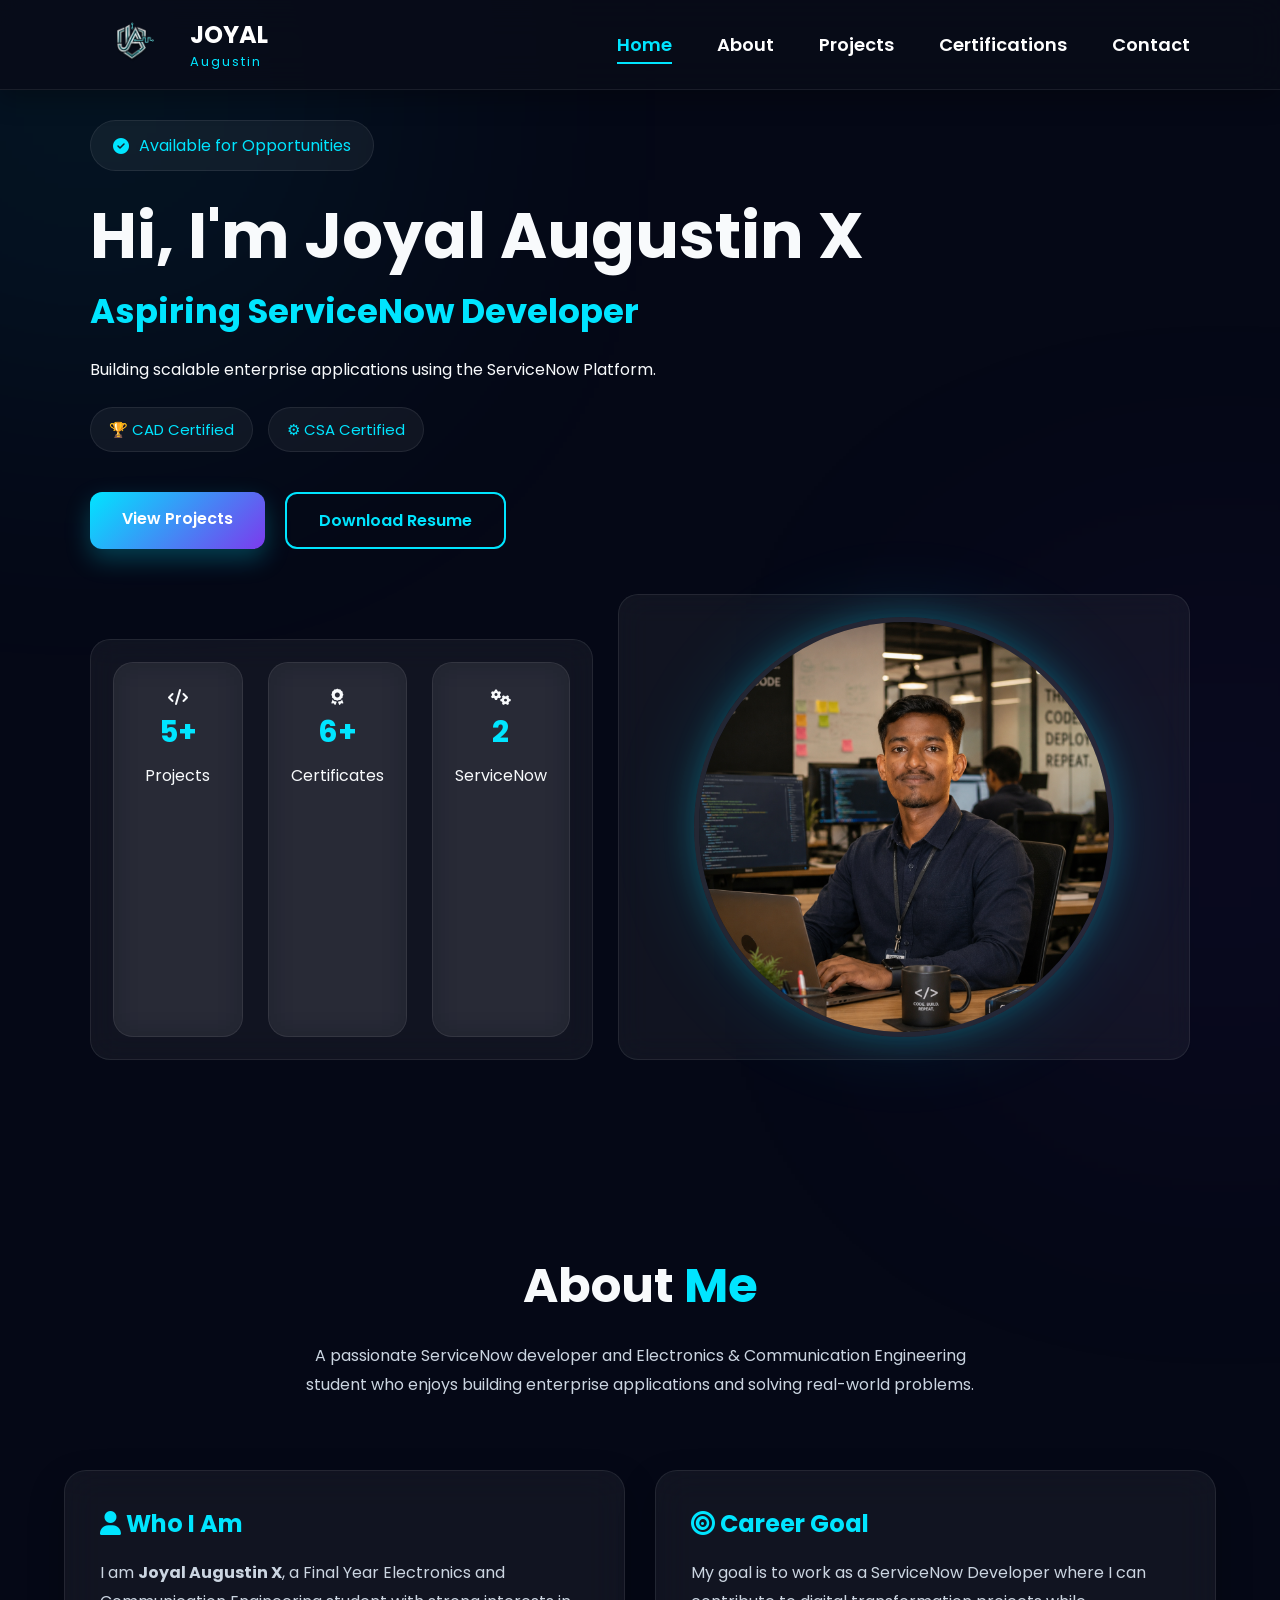
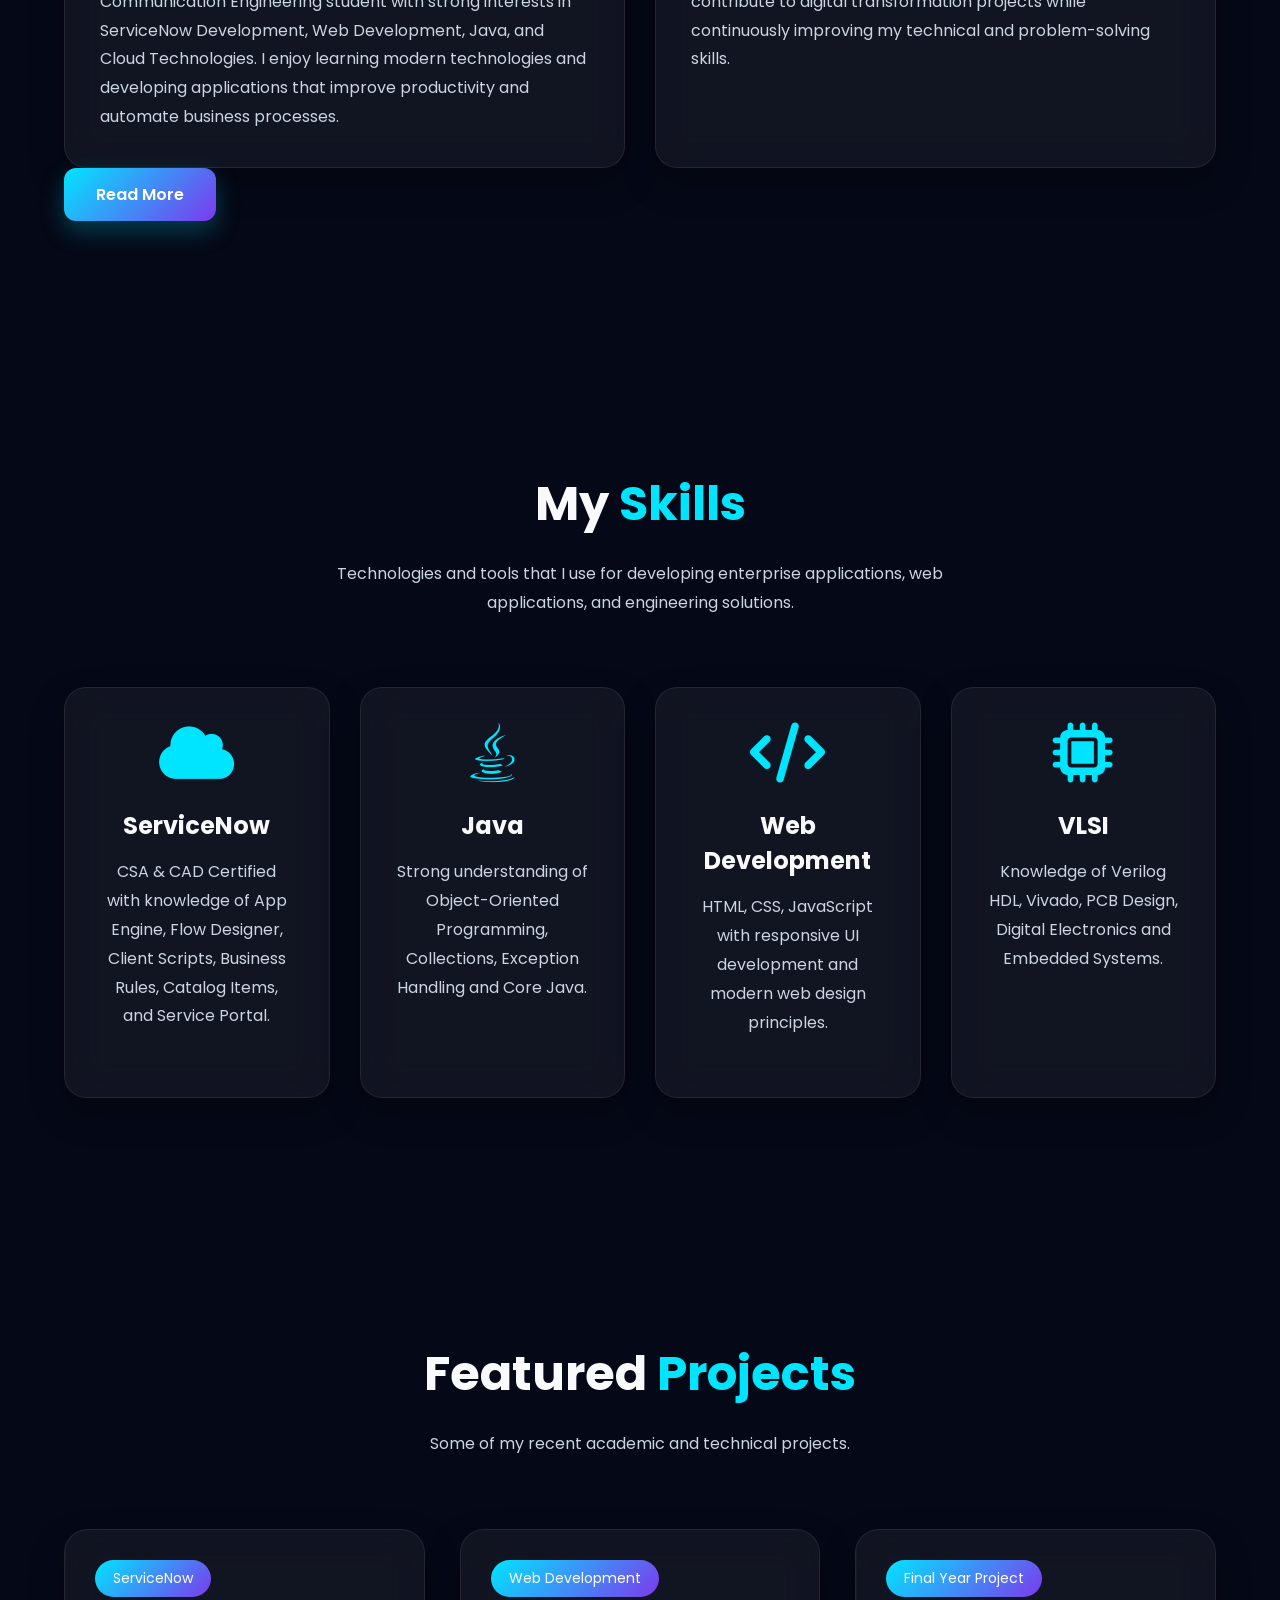
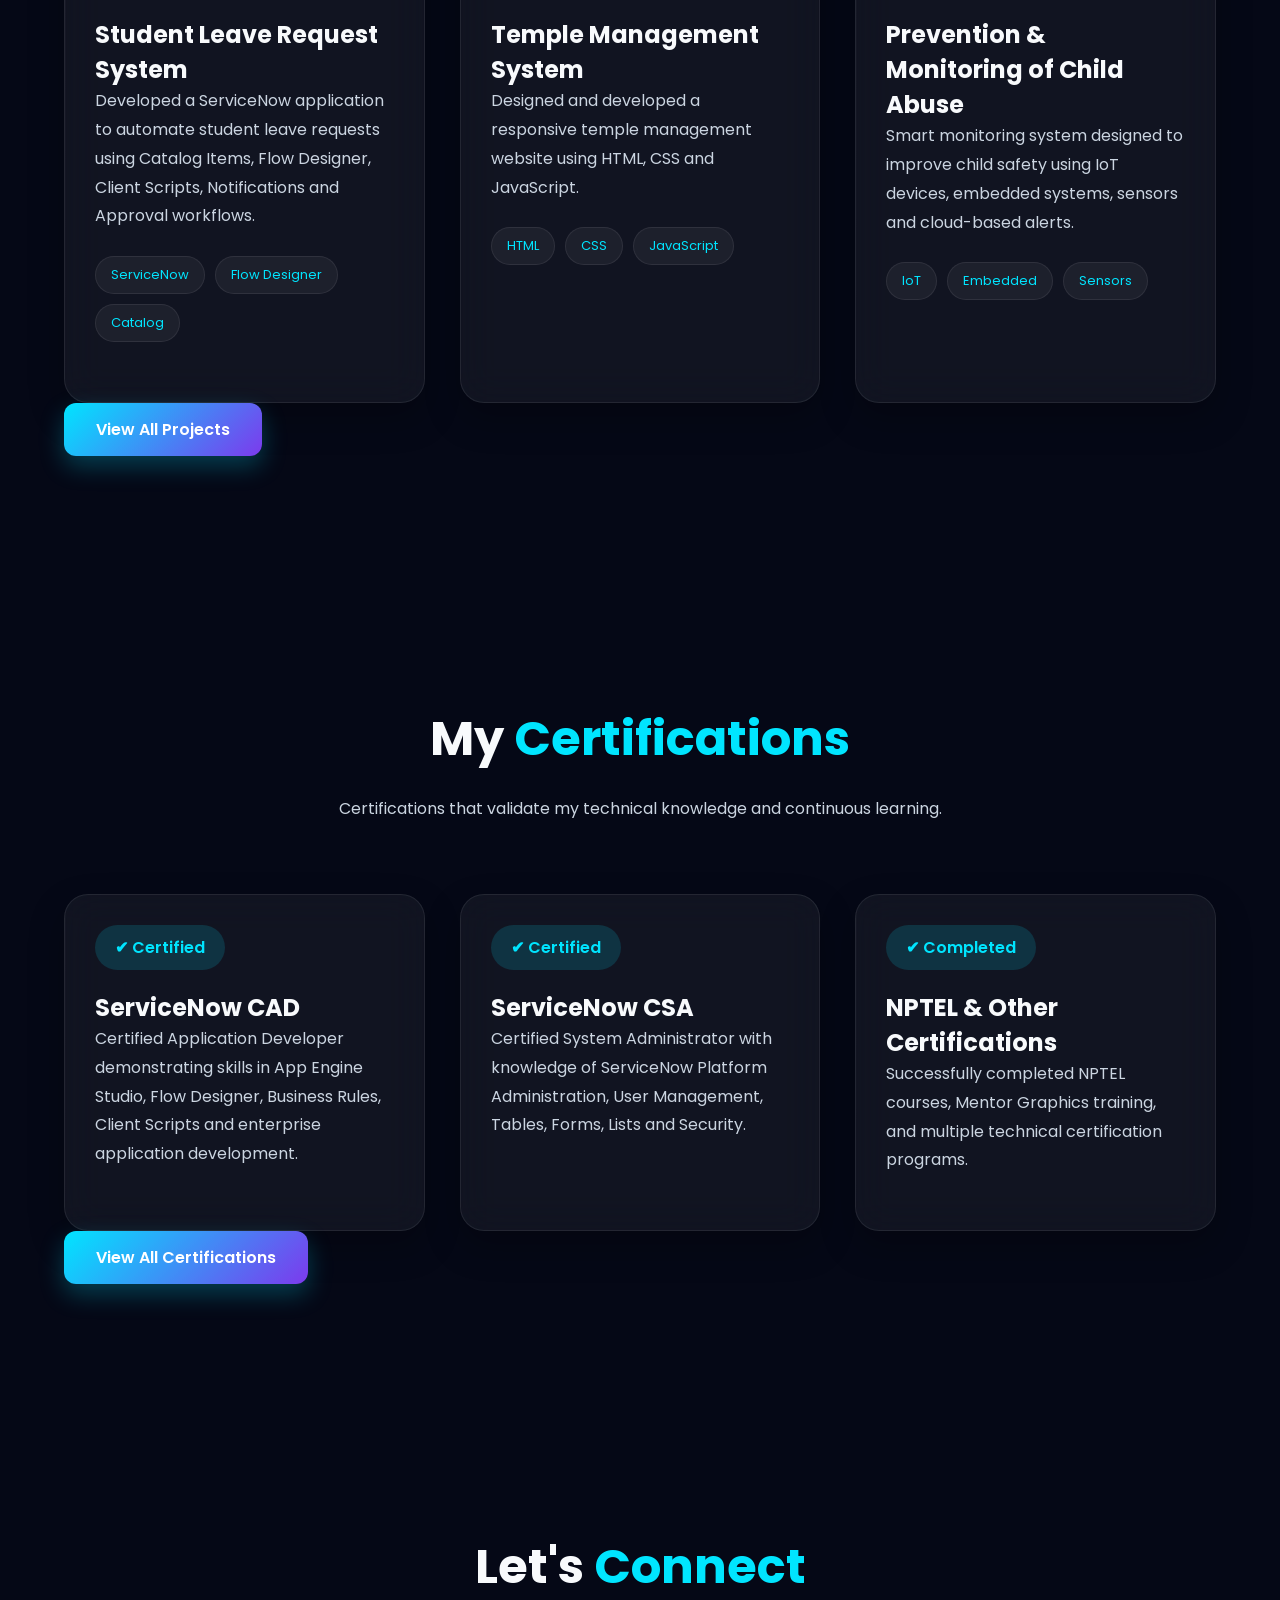
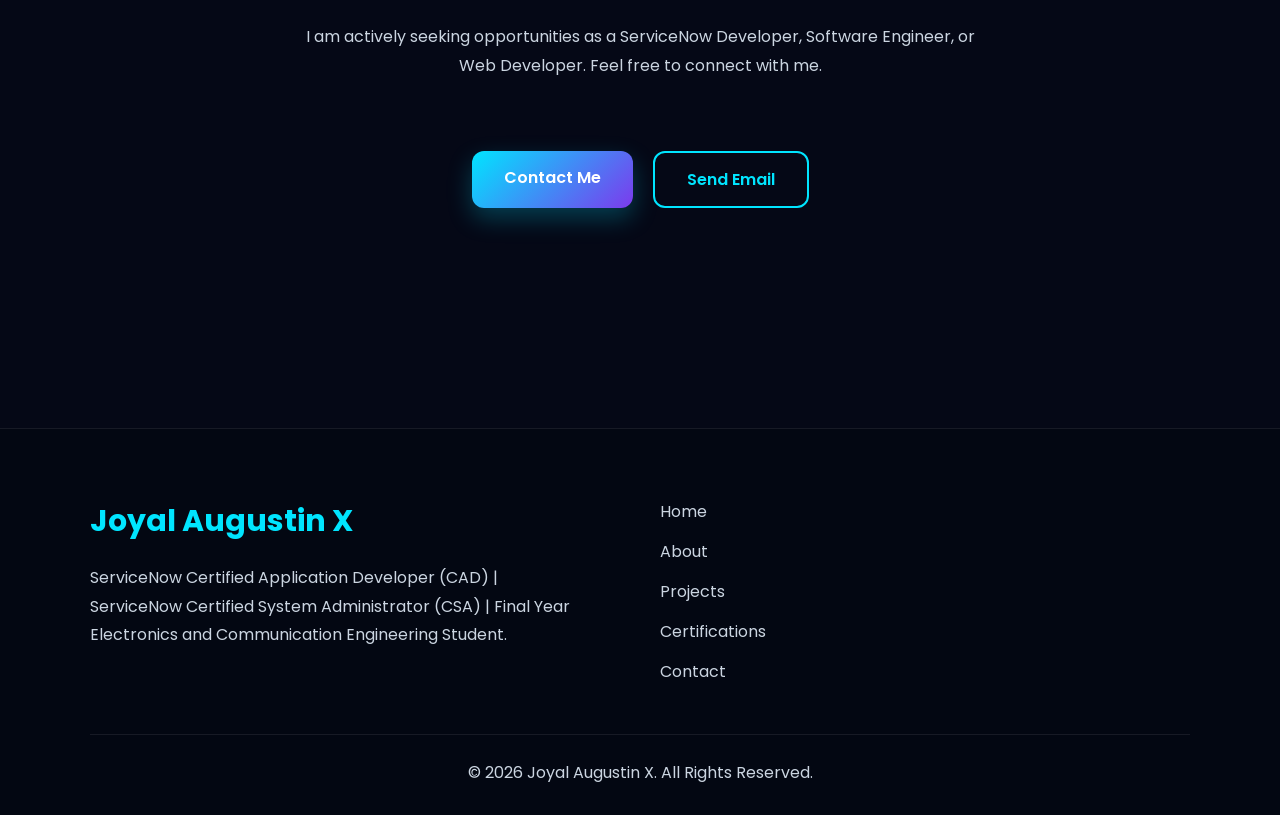
==== commit ce5042f8: "about image changed" ====
--- a/index.html
+++ b/index.html
@@ -54,7 +54,7 @@
 
                 <h2>JOYAL</h2>
 
-                <span>ServiceNow Developer</span>
+                <span> Augustin </span>
 
             </div>
 
@@ -118,7 +118,7 @@
 
 <h2>
 
-ServiceNow Developer
+Aspiring ServiceNow Developer
 
 </h2>
 
